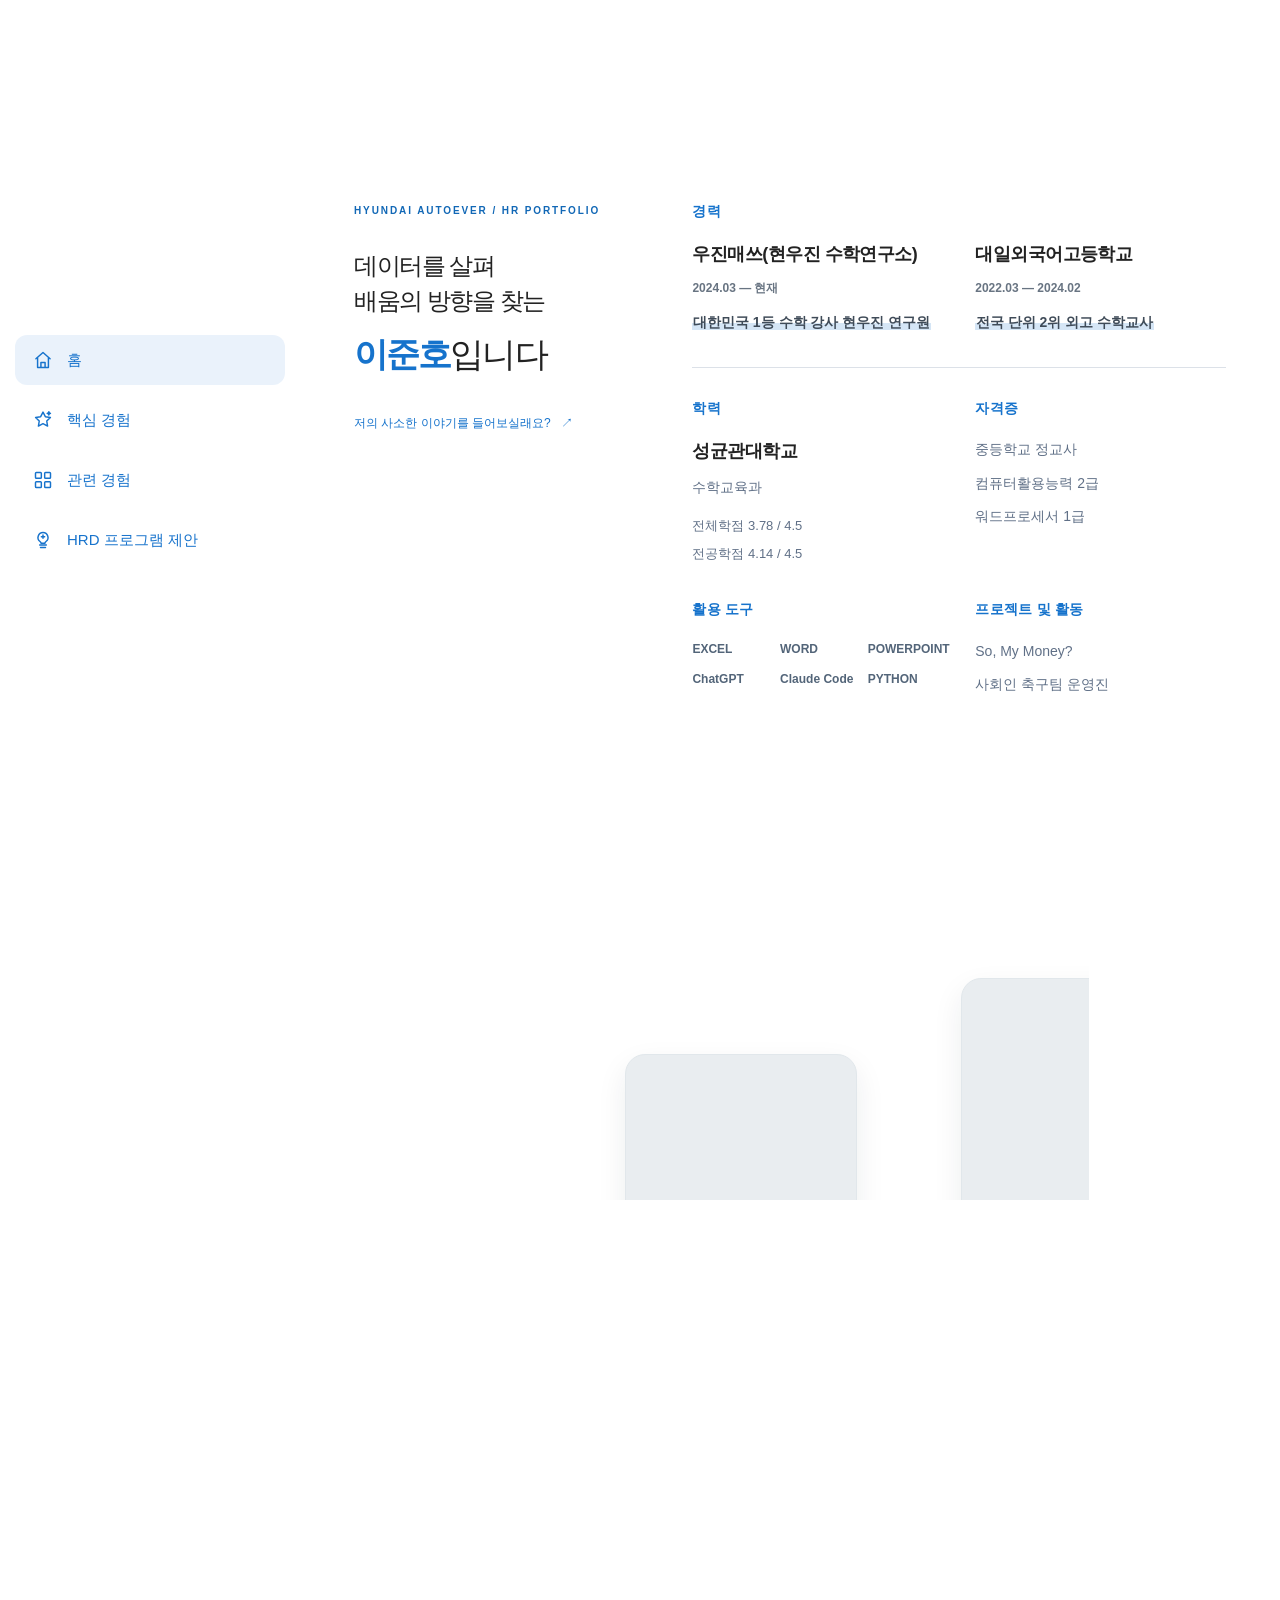
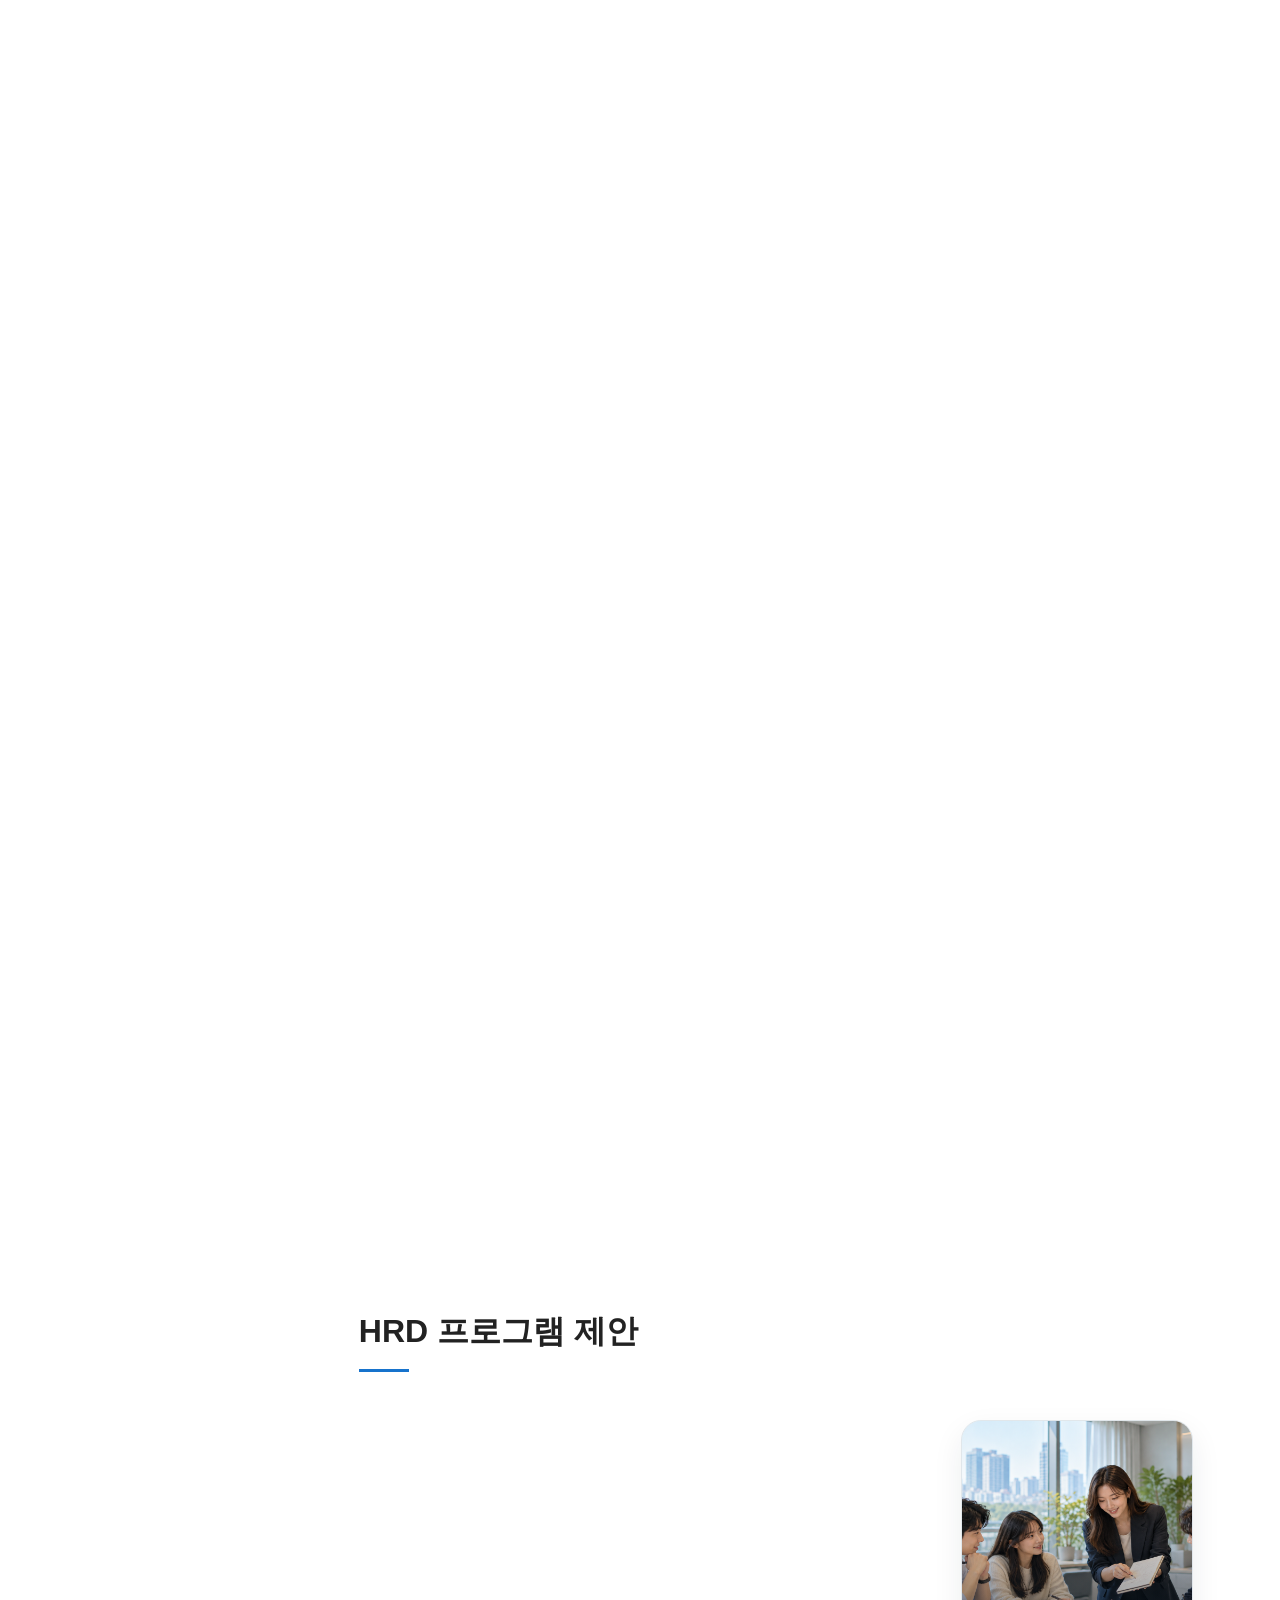
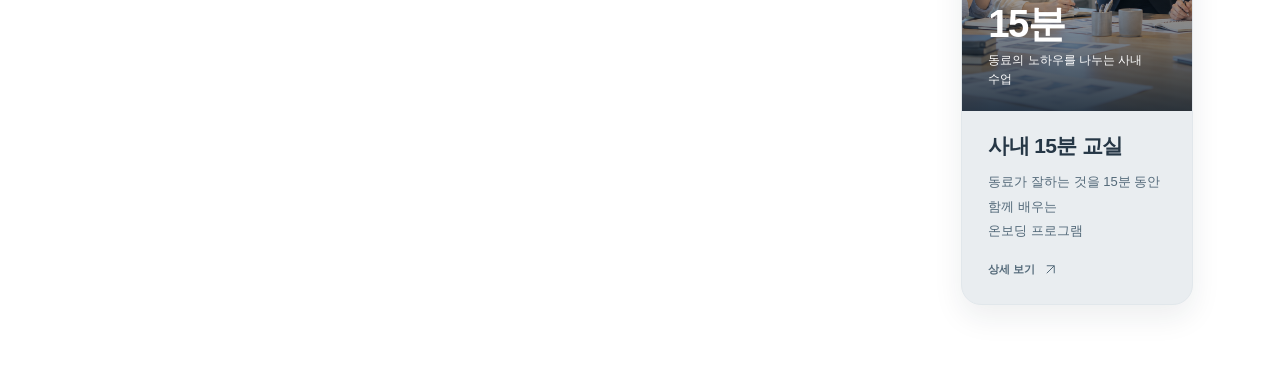
==== index.html @ 3052f7cf "Refine HRD card and modal text wrapping" ====
<!doctype html>
<html lang="ko">
<head>
<meta charset="utf-8">
<meta name="viewport" content="width=device-width,initial-scale=1">
<title>이준호 | 현대오토에버 HR Portfolio</title>
<style>
*{box-sizing:border-box} html{scroll-behavior:smooth} body{margin:0;font-family:-apple-system,BlinkMacSystemFont,"Segoe UI","Malgun Gothic",sans-serif;color:#333;background:#fff;word-break:keep-all}
:root{--green:#5C88B8;--green-dark:#173E70;--navy:#002C5F;--pale:#F1F4F8;--line:#DCE1E8;--muted:#607087}
a{color:inherit;text-decoration:none} button{font:inherit} .header{position:fixed;inset:0 auto 0 0;width:300px;background:var(--navy);color:#fff;padding:30px 15px;display:flex;flex-direction:column;z-index:20;justify-content:center}
.avatar{width:116px;height:116px;border-radius:50%;background:#1d4779;border:8px solid #315a87;display:flex;align-items:center;justify-content:center;margin:0 auto 16px;font-weight:700;font-size:38px}
.logo{text-align:center;font-size:26px;font-weight:700;margin-bottom:8px} .profile-caption{text-align:center;color:#c2d1c0;font-size:12px;line-height:1.8;margin-bottom:22px}
.navmenu a{display:flex;align-items:center;gap:12px;padding:15px 18px;color:#c6d4c0;font-size:15px;border-radius:6px} .navmenu a:hover,.navmenu a.active{color:#fff;background:rgba(255,255,255,.06)} .navmenu a.active::before{content:"";width:7px;height:7px;border-radius:50%;background:var(--green)}
.prototype-label{margin-top:auto;padding:26px 18px 4px;font-size:10px;color:#8ca6c6;letter-spacing:1px}
main{margin-left:225px} section{padding:68px 6%} .light{background:#f7f9f6} .container{max-width:1180px;margin:auto}
.hero{min-height:100vh;background:#f5f7f3;display:flex;align-items:center;position:relative} .hero-eyebrow{font-size:12px;letter-spacing:3px;color:var(--green-dark);font-weight:700;margin-bottom:24px}
.hero h1{font-size:clamp(48px,6vw,80px);margin:0;color:#222;letter-spacing:-3px} .hero-role{font-size:25px;color:#444;margin:18px 0 28px} .hero-role span{color:var(--navy);border-bottom:3px solid var(--green);padding-bottom:8px}
.hero-description{font-size:18px;line-height:1.9;color:#555;max-width:620px} .hero-actions{display:flex;gap:12px;margin-top:34px;flex-wrap:wrap}
.cta{border:1px solid var(--green);background:var(--green);color:#fff;padding:12px 20px;border-radius:5px;cursor:pointer} .cta.outline{background:transparent;color:var(--green-dark)} .hero-number{position:absolute;right:42px;bottom:34px;color:#6c7785;font-size:11px;letter-spacing:2px}
.section-title h2{font-size:32px;margin:0 0 18px;position:relative;padding-bottom:18px;color:#222} .section-title h2::after{content:"";position:absolute;left:0;bottom:0;width:50px;height:3px;background:var(--green)} .section-title p{color:var(--muted);line-height:1.8}
.about-grid{display:grid;grid-template-columns:1fr 2fr;gap:38px;align-items:stretch} .about-art{background:var(--pale);border-left:0;min-height:260px;display:flex;align-items:center;justify-content:center;text-align:center;color:var(--navy)} .about-art strong{font-size:52px;line-height:1.1} .about-art span{display:block;font-size:12px;letter-spacing:3px;margin-top:14px}
.about-content h3{font-size:25px;margin-top:0} .about-content p{line-height:1.9} .story-link{border:0;border-bottom:1px solid var(--green);background:transparent;color:var(--green-dark);padding:0 0 5px;cursor:pointer}
.profile-grid{display:grid;grid-template-columns:1fr 1fr;gap:10px 30px;margin-top:24px} .profile-item{font-size:14px} .facts-row{display:grid;grid-template-columns:repeat(4,1fr);gap:28px;margin-top:36px} .fact strong{display:block;font-size:34px;color:var(--navy)} .fact span{font-size:12px;color:var(--muted)}
.resume-grid{display:grid;grid-template-columns:1fr 1fr;gap:60px} .resume-title{font-size:26px;margin:0 0 20px} .resume-item{border-left:2px solid var(--green);padding:0 0 22px 20px;position:relative} .resume-item::before{content:"";position:absolute;width:16px;height:16px;border-radius:50%;left:-9px;top:0;background:#fff;border:2px solid var(--green)} .resume-item h4{margin:0 0 8px;color:#222;font-size:19px} .resume-item h5{display:inline-block;background:#eef3ec;padding:5px 12px;font-size:13px;margin:0 0 8px} .resume-item p,.resume-item li{font-size:14px;line-height:1.8}
.filters{display:flex;gap:8px;justify-content:center;flex-wrap:wrap;margin:26px 0 30px} .filter{border:0;background:transparent;padding:9px 15px;color:var(--muted);border-radius:4px;cursor:pointer} .filter.active{background:var(--green);color:#fff}
.portfolio-grid{display:grid;grid-template-columns:repeat(3,minmax(0,1fr));gap:22px} .case-card{border:1px solid #e2e7e0;background:#fff;padding:0;text-align:left;cursor:pointer;transition:.2s} .case-card:hover{transform:translateY(-4px);box-shadow:0 12px 30px rgba(8,40,91,.08)} .case-card[hidden]{display:none}
.case-visual{height:195px;background:#eef5eb;color:var(--navy);display:flex;align-items:center;justify-content:center;flex-direction:column} .case-visual strong{font-size:34px} .case-visual span{font-size:11px;margin-top:8px} .case-copy{padding:20px} .category{font-size:10px;letter-spacing:1px;color:var(--green-dark);margin-bottom:9px} .case-copy h3{font-size:18px;line-height:1.5;min-height:54px;margin:0 0 8px} .case-copy p{font-size:12px;color:var(--muted);line-height:1.7} .read{display:block;margin-top:16px;font-size:12px;color:var(--navy)}
.services-grid{display:grid;grid-template-columns:repeat(3,1fr);gap:28px} .service{display:flex;gap:16px} .service-icon{width:52px;height:52px;border-radius:50%;background:var(--green);color:#fff;display:flex;align-items:center;justify-content:center;font-weight:700;flex:0 0 auto} .service h4{margin:0 0 8px;font-size:19px} .service p{font-size:14px;line-height:1.8;color:var(--muted)} .skills{display:flex;gap:10px;flex-wrap:wrap;margin-top:28px} .skills span{background:var(--pale);border:1px solid #e3eadf;padding:9px 16px;font-size:13px}
.why{max-width:860px} .why h3{font-size:29px;line-height:1.6} .why p{line-height:1.9;color:var(--muted)} .choice-details{display:grid;grid-template-columns:1fr 1fr;gap:20px;margin-top:28px} .choice{background:var(--pale);padding:22px} .choice span{font-size:11px;color:var(--green-dark)} .choice strong{display:block;font-size:25px;color:var(--navy);margin:8px 0}
.footer{padding:28px;text-align:center;background:#f7f9f6;font-size:12px}
.dialog{position:fixed;inset:0;margin:auto;border:0;width:min(900px,94vw);max-height:90vh;padding:0;overflow-y:auto} .dialog::backdrop{background:rgba(8,40,91,.68);backdrop-filter:blur(3px)} .dialog-inner{padding:42px} .dialog-inner h2{font-size:30px;line-height:1.4} .dialog-inner h3{margin-top:28px} .dialog-inner p,.dialog-inner li{line-height:1.9;font-size:15px} .section-label{font-size:11px;letter-spacing:1px;color:var(--green-dark)} .detail-meta{border-top:1px solid #e5e8e3;border-bottom:1px solid #e5e8e3;padding:14px 0;font-size:12px} .detail-context{font-size:13px;color:var(--navy);margin-top:22px;line-height:1.8}
.close{position:absolute;top:18px;right:18px;border:1px solid #ddd;background:#fff;width:38px;height:38px;border-radius:50%;font-size:24px;cursor:pointer} .metric-block strong,.result-pair strong{display:block;color:var(--navy);font-size:24px;margin-top:10px} .metric-block span,.result-pair span{display:block;color:var(--muted);font-size:14px;margin-top:5px} .result-pair{display:flex;gap:35px;flex-wrap:wrap} .resource-button{margin-top:26px;background:var(--green);color:#fff;border:0;padding:12px 18px;border-radius:5px;cursor:pointer}
.ops-grid{display:grid;grid-template-columns:repeat(2,1fr);gap:16px;margin-top:24px} .ops-grid img{width:100%;border:1px solid #ddd} .story-step{margin-top:28px} .story-number{font-size:12px;color:var(--green-dark)}
@media(max-width:1100px){.header{left:-300px} main{margin-left:0} .portfolio-grid{grid-template-columns:repeat(2,1fr)}}
@media(max-width:700px){section{padding:54px 24px} .about-grid,.resume-grid,.services-grid,.choice-details{grid-template-columns:1fr} .facts-row{grid-template-columns:repeat(2,1fr)} .portfolio-grid{grid-template-columns:1fr} .hero-number{display:none} .about-art{min-height:200px}}
.activity-name-only{padding-bottom:10px!important;margin-bottom:4px!important}
.activity-name-only h4{margin-bottom:0!important;font-size:14px!important;line-height:1.8!important}
.activity-name-only::before{top:3px!important}

.detail-gallery{display:grid;grid-template-columns:1fr;gap:24px;margin:20px auto 0;justify-items:center}
.detail-gallery figure{margin:0;text-align:center;width:100%}
.detail-gallery img{display:block;width:100%;height:auto;object-fit:contain;margin:0 auto;border:1px solid #e2e7e0;background:#f5f5f5}
.detail-gallery figcaption{font-size:12px;color:var(--muted);line-height:1.6;margin-top:7px}
.project-link{display:inline-flex;margin-top:24px;padding:11px 16px;border-radius:5px;background:var(--green);color:#fff;font-size:13px;font-weight:600}
.project-link:hover{background:var(--green-dark)}
@media(max-width:700px){.detail-gallery{grid-template-columns:1fr}.detail-gallery img{height:auto}}

/* Subtle motion for the portfolio */
@keyframes hero-enter{from{opacity:0;transform:translateY(34px)}to{opacity:1;transform:translateY(0)}}
@keyframes wordmark-enter{from{opacity:0;transform:translateX(18px)}to{opacity:.98;transform:translateX(0)}}
@keyframes wordmark-float{0%,100%{translate:0 0}50%{translate:0 -12px}}
.hero-copy>*{opacity:0;animation:hero-enter .95s cubic-bezier(.2,.7,.2,1) both}
.hero-copy>:nth-child(1){animation-delay:.12s}.hero-copy>:nth-child(2){animation-delay:.24s}.hero-copy>:nth-child(3){animation-delay:.36s}.hero-copy>:nth-child(4){animation-delay:.48s}.hero-copy>:nth-child(5){animation-delay:.6s}
.hero-wordmark{animation:wordmark-enter .95s .3s ease-out both,wordmark-float 4.5s 1.25s ease-in-out infinite}
.case-card{transition:transform .28s cubic-bezier(.2,.7,.2,1),box-shadow .28s ease,border-color .28s ease}
.case-card:focus-visible{outline:3px solid var(--green);outline-offset:3px}
.case-visual.photo-case .visual-bg{transition:transform .75s cubic-bezier(.2,.7,.2,1)}
@media(hover:hover) and (pointer:fine){.case-card:hover{transform:translateY(-5px);border-color:#c6d5e4;box-shadow:0 14px 34px rgba(8,40,91,.12)}.case-card:hover .visual-bg{transform:scale(1.09)}}
.case-visual strong,.metric-block strong,.result-pair strong{font-variant-numeric:tabular-nums}
.motion-ready .case-card{transition:opacity .75s ease,transform .75s cubic-bezier(.2,.7,.2,1),box-shadow .28s ease,border-color .28s ease}
.motion-ready .case-card:not(.is-visible){opacity:0;transform:translateY(36px)}
.motion-ready .case-card.is-visible{opacity:1;transform:translateY(0);transition-delay:var(--reveal-delay,0ms)}
.motion-ready .section-reveal{opacity:0;translate:0 30px;transition:opacity .85s ease,translate .85s cubic-bezier(.2,.7,.2,1)}
.motion-ready .section-reveal.is-revealed{opacity:1;translate:0 0;transition-delay:var(--section-delay,0ms)}
@media(prefers-reduced-motion:reduce){html{scroll-behavior:auto}.hero-copy>*,.hero-wordmark{animation:none!important;opacity:1;transform:none;translate:none}.case-card,.case-visual.photo-case .visual-bg,.section-reveal{transition:none!important}.case-card,.case-card:hover{transform:none!important}.motion-ready .case-card:not(.is-visible),.motion-ready .section-reveal{opacity:1!important;transform:none!important;translate:none!important}}

.case-visual.photo-case{position:relative;overflow:hidden;background:#e8eee7}
.case-visual.photo-case .visual-bg{position:absolute;inset:0;width:100%;height:100%;object-fit:cover;filter:grayscale(.9) saturate(.45) sepia(.18) hue-rotate(170deg) brightness(.98) contrast(.92);transform:scale(1.03)}
.case-visual.photo-case::after{content:"";position:absolute;inset:0;background:linear-gradient(180deg,rgba(244,248,241,.60),rgba(230,238,244,.78))}
.case-visual.photo-case .visual-content{position:relative;z-index:1;padding:18px;text-align:center}
.case-visual.photo-case strong{font-size:34px;line-height:1;color:var(--navy);display:block}
.case-visual.photo-case span{font-size:11px;margin-top:10px;color:var(--navy);font-weight:500}
.detail-single-image{margin:22px auto 0;text-align:center}
.detail-single-image img{display:block;width:auto;max-width:86%;margin:0 auto;border:1px solid #e2e7e0;background:#f5f5f5}
.detail-single-image figcaption{font-size:12px;color:var(--muted);line-height:1.6;margin-top:8px}


.hero .container{max-width:none;width:100%;padding-left:2.5%;padding-right:5%;display:grid;grid-template-columns:minmax(0,1.15fr) minmax(320px,.85fr);align-items:center;gap:56px}
.hero-copy{max-width:700px}
.hero-logo-wrap{display:flex;align-items:center;justify-content:center;min-height:420px}
.hero-logo{width:min(420px,82%);height:auto;object-fit:contain;filter:none}
@media(max-width:1100px){.hero .container{grid-template-columns:1fr;padding-left:6%;padding-right:6%}.hero-logo-wrap{min-height:auto;margin-top:12px}.hero-logo{width:min(320px,60%)}}
@media(max-width:700px){.hero .container{padding-left:24px;padding-right:24px}.hero-logo{width:min(260px,70%)}.hero-logo-wrap{margin-top:24px}}


/* HERO brand balance */
.hero .container{display:grid;grid-template-columns:minmax(0,1.05fr) minmax(320px,.72fr);align-items:center;gap:4.5vw;max-width:1280px;width:100%;padding-left:2.8%;padding-right:4.5%}
.hero-copy{max-width:690px;transform:translateX(-10px)}
.hero-logo-wrap{display:flex;align-items:center;justify-content:flex-end;min-height:420px;padding-right:1vw}
.hero-logo{width:min(430px,92%);height:auto;object-fit:contain;display:block;filter:none;opacity:.98}
@media(max-width:1100px){
 .hero .container{grid-template-columns:1fr;padding-left:5%;padding-right:5%;gap:20px}
 .hero-copy{transform:none}
 .hero-logo-wrap{justify-content:flex-start;min-height:auto;margin-top:18px;padding-right:0}
 .hero-logo{width:min(330px,62%)}
}
@media(max-width:700px){
 .hero .container{padding-left:24px;padding-right:24px}
 .hero-logo{width:min(280px,76%)}
 .hero-logo-wrap{margin-top:20px}
}


/* V18 refinements */
.story-cta{position:relative;overflow:hidden;transition:transform .22s ease,box-shadow .22s ease,background .22s ease,color .22s ease}
.story-cta::after{content:"";position:absolute;left:-120%;top:0;width:70%;height:100%;background:linear-gradient(90deg,transparent,rgba(92,136,184,.12),transparent);transform:skewX(-18deg);transition:left .45s ease}
.story-cta:hover{transform:translateY(-3px);box-shadow:0 10px 24px rgba(0,44,95,.10);background:#fff;color:var(--navy)}
.story-cta:hover::after{left:150%}
.project-title{font-size:26px!important;margin-top:78px!important;margin-bottom:20px!important}
.why{max-width:none}
.why-layout{display:grid;grid-template-columns:minmax(0,1.55fr) minmax(300px,.75fr);gap:84px;align-items:start}
.why-copy{max-width:760px;margin-left:0}
.why h3{font-size:31px;line-height:1.48;margin:36px 0 28px;letter-spacing:-.5px}
.why p{font-size:16px;line-height:2;color:var(--muted);max-width:720px}
.employee-card-slot{min-height:380px}
@media(max-width:1100px){.project-title{margin-top:42px!important}.why-layout{grid-template-columns:1fr;gap:20px}.employee-card-slot{display:none}}


.resume-side-section{margin-top:22px}
.resume-side-section:first-of-type{margin-top:0}
.cert-list{border-left:2px solid var(--green);padding-left:20px;position:relative;margin-bottom:4px}
.cert-list::before{content:"";position:absolute;width:16px;height:16px;border-radius:50%;left:-9px;top:2px;background:#fff;border:2px solid var(--green)}
.cert-list ul{margin:0;padding-left:22px}
.cert-list li{font-size:14px;line-height:1.85}
.skills-list{display:grid;gap:11px;border-left:2px solid var(--green);padding:2px 0 4px 20px;position:relative}
.skills-list::before{content:"";position:absolute;width:16px;height:16px;border-radius:50%;left:-9px;top:2px;background:#fff;border:2px solid var(--green)}
.skill-row{display:grid;grid-template-columns:115px 1fr;align-items:center;gap:16px;max-width:430px}
.skill-name{font-size:14px;font-weight:700;letter-spacing:.2px;color:#222}
.skill-track{height:8px;background:#e6ece7;border-radius:999px;overflow:hidden}
.skill-fill{height:100%;background:linear-gradient(90deg,var(--green),#173E70);border-radius:999px}
.project-title{margin-top:24px!important;margin-bottom:14px!important}
.activity-name-only{padding-bottom:7px!important;margin-bottom:2px!important}
.activity-name-only h4{font-size:14px!important;line-height:1.55!important}
@media(max-width:700px){.skill-row{grid-template-columns:100px 1fr}.resume-side-section{margin-top:28px}}


/* V20 layout refinement */
.about-grid{grid-template-columns:minmax(0,1.45fr) minmax(300px,.55fr);gap:72px;align-items:start}
.about-copy{max-width:760px;padding-top:4px}
.about-copy p{font-size:16px;line-height:1.9;color:#4f5c6e;margin:0;letter-spacing:-.15px}
.about-copy p+p{margin-top:16px}
.about-art{background:transparent!important;border:0!important;min-height:0;display:flex;align-items:flex-start;justify-content:flex-start;text-align:left;color:var(--navy);padding:0;margin-top:-6px}
.about-art strong{font-size:54px;line-height:1.06;letter-spacing:-1.8px;text-align:left;font-weight:700}
.about-art span{display:none}

.resume-matrix{display:grid;grid-template-columns:repeat(3,minmax(0,1fr));gap:42px 46px;align-items:start}
.resume-panel{min-width:0}
.resume-panel.projects-panel{grid-column:auto}
.resume-panel .resume-title{margin-bottom:18px}
.resume-panel.compact .resume-item{padding-bottom:16px}
.cert-list{border-left:2px solid var(--green);padding:0 0 2px 20px;position:relative}
.cert-list::before{content:"";position:absolute;width:16px;height:16px;border-radius:50%;left:-9px;top:0;background:#fff;border:2px solid var(--green)}
.cert-list ul{margin:0;padding-left:18px}
.cert-list li{font-size:14px;line-height:1.9}
.skills-list{display:grid;gap:12px;border-left:2px solid var(--green);padding:0 0 2px 20px;position:relative}
.skills-list::before{content:"";position:absolute;width:16px;height:16px;border-radius:50%;left:-9px;top:0;background:#fff;border:2px solid var(--green)}
.skill-row{display:grid;grid-template-columns:130px 1fr;align-items:center;gap:18px}
.skill-name{font-size:14px;font-weight:700;color:#222}
.skill-track{height:8px;background:#e6ece5;border-radius:99px;overflow:hidden}
.skill-fill{height:100%;background:linear-gradient(90deg,var(--green),var(--green-dark));border-radius:99px}
.activity-grid{display:grid;grid-template-columns:1fr;row-gap:0}
.activity-grid .resume-item{min-height:44px}

/* portfolio visual unification: real photos stay photos, no-photo cards use a restrained brand graphic */
.case-visual:not(.photo-case){position:relative;overflow:hidden;background:linear-gradient(145deg,#edf4ee 0%,#e7eef3 100%)}
.case-visual:not(.photo-case)::before{content:"";position:absolute;inset:0;background:linear-gradient(120deg,transparent 0 42%,rgba(0,44,95,.045) 42% 44%,transparent 44% 68%,rgba(92,136,184,.05) 68% 70%,transparent 70%);pointer-events:none}
.case-visual:not(.photo-case)::after{content:"";position:absolute;width:120px;height:120px;border:1px solid rgba(0,44,95,.08);border-radius:50%;right:-32px;bottom:-42px}
.case-visual:not(.photo-case)>*{position:relative;z-index:1}
.case-visual.photo-case::after{background:linear-gradient(180deg,rgba(242,247,243,.52),rgba(225,235,242,.74))}
.case-visual.onboarding-case::after{background:linear-gradient(180deg,rgba(242,247,243,.66),rgba(225,235,242,.82))}
.case-visual.onboarding-case .visual-content{transform:none}
.case-visual.football-case{background:#e8eef3}
.case-visual.football-case .visual-bg{object-position:center 43%}

.services-grid{display:grid;grid-template-columns:repeat(3,minmax(0,1fr));gap:52px;align-items:start;margin-top:28px}
.service{display:grid;grid-template-columns:64px minmax(0,1fr);gap:18px;align-items:start}
.service-icon{width:56px;height:56px;margin-top:0}
.service h4{font-size:20px;line-height:1.3;margin:2px 0 9px;min-height:26px}
.service p{font-size:14px;line-height:1.75;margin:0;max-width:320px}

#why{scroll-margin-top:20px;min-height:calc(100vh - 169px);padding-bottom:140px}.why-layout{max-width:1180px!important;display:grid;grid-template-columns:minmax(0,790px) minmax(240px,1fr);gap:76px;align-items:start;transform:none}
.why-copy{max-width:790px;padding-top:18px}
.why-copy h3{font-size:34px;line-height:1.42;letter-spacing:-1px;margin:30px 0 24px;max-width:760px}
.why-copy p{font-size:15.5px;line-height:1.9;color:#687386;margin:0;max-width:760px}
.why-copy p+p{margin-top:24px}
.employee-card-slot{min-height:360px}

@media(max-width:800px){.resume-matrix{grid-template-columns:1fr}.resume-spacer{display:none}.activity-grid{grid-template-columns:1fr}.why-layout{transform:none;grid-template-columns:1fr}.about-grid{grid-template-columns:1fr}.about-art{margin-top:18px}}


/* V21 card consistency */
.case-visual{min-height:230px}
.case-visual:not(.photo-case){background:linear-gradient(180deg,#eef4ed 0%,#e9f0f4 100%)!important}
.case-visual:not(.photo-case)::before{content:"";position:absolute;inset:0;background:
linear-gradient(135deg,transparent 0 34%,rgba(0,44,95,.045) 34% 35%,transparent 35% 64%,rgba(92,136,184,.05) 64% 65%,transparent 65%);
pointer-events:none}
.case-visual:not(.photo-case)::after{content:"";position:absolute;width:138px;height:138px;border:1px solid rgba(0,44,95,.08);border-radius:50%;right:-38px;bottom:-52px}
.resume-spacer{min-height:1px}



/* V23 exact 2x3 resume matrix */
.resume-matrix{display:grid!important;grid-template-columns:repeat(3,minmax(0,1fr))!important;grid-template-rows:auto auto;column-gap:40px;row-gap:46px;align-items:start;width:100%}
.resume-matrix>.resume-panel:nth-child(1){grid-column:1;grid-row:1}
.resume-matrix>.resume-panel:nth-child(2){grid-column:2;grid-row:1}
.resume-matrix>.resume-panel:nth-child(3){grid-column:3;grid-row:1}
.resume-matrix>.resume-panel:nth-child(4){grid-column:1;grid-row:2}
.resume-matrix>.resume-panel:nth-child(5){grid-column:2;grid-row:2}

.resume-panel .resume-item{padding-bottom:18px;margin-bottom:14px}
.resume-panel .resume-item h4{margin-bottom:8px}
.resume-panel .resume-item h5{margin-bottom:10px}
.resume-panel .resume-item p{margin-bottom:10px}
.resume-panel .resume-item ul{margin-top:8px;margin-bottom:0}
.resume-panel .resume-item li{margin-bottom:5px}
.projects-panel .activity-grid{
  display:grid;
  grid-template-columns:1fr;
  row-gap:12px;
  border-left:2px solid var(--green);
  padding:2px 0 4px 20px;
  position:relative;
}
.projects-panel .activity-grid::before{
  content:"";
  position:absolute;
  width:16px;
  height:16px;
  border-radius:50%;
  left:-9px;
  top:2px;
  background:#fff;
  border:2px solid var(--green);
}
.projects-panel .activity-grid .resume-item{
  min-height:0!important;
  border-left:0!important;
  padding:0!important;
  margin:0!important;
}
.projects-panel .activity-grid .resume-item::before{
  display:none;
}

.id-panel{min-width:0;display:flex;flex-direction:column;align-items:flex-start}
.id-panel .resume-title{margin-bottom:16px}
.employee-id-card{width:100%;max-width:255px;aspect-ratio:0.64/1;border-radius:13px;background:#fff;border:1px solid #dce3e8;box-shadow:0 10px 28px rgba(0,44,95,.10);box-sizing:border-box;position:relative;overflow:hidden;color:#002C5F;padding:22px 20px 18px}
.employee-id-card::before{content:"";position:absolute;left:0;right:0;top:98px;height:2px;background:linear-gradient(90deg,#002C5F 0 23%,#5C88B8 23% 40%,transparent 40%)}
.employee-id-card::after{content:"HYUNDAI AUTOEVER";position:absolute;left:10px;bottom:22px;writing-mode:vertical-rl;transform:rotate(180deg);font-size:9px;letter-spacing:1.4px;color:#002C5F;font-weight:700;opacity:.78}
.employee-id-top{display:block;position:relative;z-index:1;text-align:left;padding-left:16px}
.employee-brand{font-size:15px;letter-spacing:.8px;font-weight:800;color:#002C5F;display:block;line-height:1.25}
.employee-brand::before{content:"●";color:#5C88B8;font-size:12px;margin-right:6px;vertical-align:2px}
.employee-dot{display:none}
.employee-id-subbrand{font-size:10px;color:#002C5F;margin-top:3px;letter-spacing:.2px}
.employee-photo-placeholder{width:126px;height:164px;margin:36px 18px 16px auto;border-radius:6px;background:linear-gradient(180deg,#f0f3f5,#e7ecef);border:1px dashed #b9c6d0;display:flex;align-items:center;justify-content:center;font-size:10px;letter-spacing:1.3px;color:#8a99a6;position:relative;z-index:1}
.employee-id-name{text-align:left;margin-left:38px;font-size:22px;font-weight:800;letter-spacing:-.4px;position:relative;z-index:1;color:#111}
.employee-id-role{text-align:left;margin-left:38px;font-size:11px;letter-spacing:.7px;margin-top:6px;color:#5f6d78;position:relative;z-index:1}
.employee-id-bottom{position:absolute;left:58px;right:20px;bottom:16px;border-top:1px solid #e7ecef;padding-top:9px;display:flex;justify-content:space-between;font-size:9px;color:#71808c;letter-spacing:.3px}
@media(max-width:760px){.resume-matrix{grid-template-columns:1fr!important;grid-template-rows:auto!important}.resume-matrix>.resume-panel{grid-column:auto!important;grid-row:auto!important}.employee-id-card{max-width:320px}}


/* V25 - move employee ID card to Why section */
.employee-card-slot{
  min-height:0!important;
  display:flex!important;
  align-items:flex-start;
  justify-content:center;
  padding-top:26px;
}

.why-id-card{
  position:relative;
  width:250px;
  min-height:430px;
  border:1px solid #d9e0e6;
  border-radius:14px;
  background:#fff;
  box-shadow:0 10px 30px rgba(0,44,95,.08);
  padding:28px 24px 22px;
  overflow:hidden;
}

.why-id-brand{
  display:flex;
  align-items:flex-start;
  gap:9px;
  margin-bottom:14px;
}
.why-id-symbol{
  color:#5C88B8;
  font-size:19px;
  line-height:1;
  transform:translateY(1px);
}
.why-id-company{
  color:#002C5F;
  font-size:18px;
  font-weight:800;
  letter-spacing:-.4px;
}
.why-id-company-en{
  color:#315a87;
  font-size:9px;
  margin-top:3px;
  letter-spacing:.5px;
}

.why-id-accent{
  display:flex;
  height:3px;
  margin:48px -24px 0;
}
.why-id-accent span:first-child{width:34%;background:#002C5F}
.why-id-accent span:last-child{width:26%;background:#5C88B8}

.why-id-photo{
  width:118px;
  height:160px;
  border:1px solid #d4dce3;
  background:#eef2f5;
  margin: 4px 0 22px auto;
  display:flex;
  align-items:center;
  justify-content:center;
  color:#8da0b2;
  font-size:12px;
  letter-spacing:.8px;
  overflow:hidden;
}
.why-id-photo img{
  width:100%;
  height:100%;
  display:block;
  object-fit:cover;
  object-position:center 24%;
}

.why-id-info{
  margin-left:44px;
}
.why-id-name{
  font-size:29px;
  line-height:1.15;
  font-weight:800;
  color:#111;
  letter-spacing:-1px;
}
.why-id-role{
  margin-top:8px;
  font-size:11px;
  color:#536a84;
  letter-spacing:.9px;
}

.why-id-vertical{
  position:absolute;
  left:12px;
  bottom:66px;
  writing-mode:vertical-rl;
  transform:rotate(180deg);
  color:#002C5F;
  font-size:9px;
  letter-spacing:1.7px;
  font-weight:700;
}

.why-id-footer{
  margin:38px 0 0 44px;
  padding-top:10px;
  border-top:1px solid #e1e6ea;
  display:flex;
  justify-content:space-between;
  font-size:9px;
  color:#6c7c8f;
}

@media(max-width:1100px){
  .why-layout{
    grid-template-columns:minmax(0,1fr) 250px!important;
    gap:48px!important;
  }
  .employee-card-slot{
    display:flex!important;
  }
}

@media(max-width:780px){
  .why-layout{
    grid-template-columns:1fr!important;
    transform:none!important;
  }
  .employee-card-slot{
    justify-content:flex-start;
    padding-top:12px;
  }
}


/* V26 - true 2 x 3 matrix */
.resume-matrix{
  display:grid!important;
  grid-template-columns:repeat(3,minmax(0,1fr))!important;
  grid-template-areas:
    "career education certs"
    "skills projects spacer";
  grid-template-rows:410px auto!important;
  column-gap:54px!important;
  row-gap:42px!important;
  align-items:start!important;
  width:100%!important;
}
.resume-matrix>.resume-panel:nth-child(1){grid-area:career!important}
.resume-matrix>.resume-panel:nth-child(2){grid-area:education!important}
.resume-matrix>.resume-panel:nth-child(3){grid-area:certs!important}
.resume-matrix>.resume-panel:nth-child(4){grid-area:skills!important}
.resume-matrix>.resume-panel:nth-child(5){grid-area:projects!important}

/* Career must fit inside row 1 instead of determining its height */
.resume-matrix>.resume-panel:nth-child(1) .resume-title{
  margin-bottom:14px!important;
}
.resume-matrix>.resume-panel:nth-child(1) .resume-item{
  padding:0 0 12px 18px!important;
  margin:0 0 10px!important;
}
.resume-matrix>.resume-panel:nth-child(1) .resume-item h4{
  font-size:18px!important;
  margin:0 0 5px!important;
}
.resume-matrix>.resume-panel:nth-child(1) .resume-item h5{
  font-size:12px!important;
  padding:4px 10px!important;
  margin:0 0 6px!important;
}
.resume-matrix>.resume-panel:nth-child(1) .resume-item p{
  font-size:13.5px!important;
  line-height:1.5!important;
  margin:5px 0 6px!important;
}
.resume-matrix>.resume-panel:nth-child(1) .resume-item ul{
  margin:4px 0 0!important;
  padding-left:18px!important;
}
.resume-matrix>.resume-panel:nth-child(1) .resume-item li{
  font-size:13px!important;
  line-height:1.55!important;
  margin:0 0 2px!important;
}

/* Keep the other first-row cells visually aligned */
.resume-matrix>.resume-panel:nth-child(2),
.resume-matrix>.resume-panel:nth-child(3){
  min-height:410px!important;
}

/* Row 2 starts on one exact horizontal line */
.resume-matrix>.resume-panel:nth-child(4),
.resume-matrix>.resume-panel:nth-child(5){
  align-self:start!important;
  margin-top:0!important;
}
.resume-matrix>.resume-panel:nth-child(4) .resume-title,
.resume-matrix>.resume-panel:nth-child(5) .resume-title{
  margin-top:0!important;
}

/* Desktop remains 3 columns; only genuinely narrow screens stack */
@media(max-width:760px){
  .resume-matrix{
    grid-template-columns:1fr!important;
    grid-template-areas:
      "career"
      "education"
      "certs"
      "skills"
      "projects"!important;
    grid-template-rows:auto!important;
    row-gap:34px!important;
  }
  .resume-matrix>.resume-panel:nth-child(2),
  .resume-matrix>.resume-panel:nth-child(3){
    min-height:0!important;
  }
}


/* Career profile matrix layout */
@media(min-width:801px){
  .resume-matrix{
    grid-template-columns:repeat(3,minmax(0,1fr))!important;
    grid-template-rows:auto auto!important;
    column-gap:40px!important;
    row-gap:46px!important;
    align-items:start!important;
  }
  .resume-matrix>.resume-panel:nth-child(1){
    grid-column:1!important;
    grid-row:1 / span 2!important;
  }
  .resume-matrix>.resume-panel:nth-child(2){
    grid-column:2!important;
    grid-row:1!important;
  }
  .resume-matrix>.resume-panel:nth-child(3){
    grid-column:2!important;
    grid-row:2!important;
  }
  .resume-matrix>.resume-panel:nth-child(4){
    grid-column:3!important;
    grid-row:2!important;
  }
  .resume-matrix>.resume-panel:nth-child(5){
    grid-column:3!important;
    grid-row:1!important;
  }
}

/* Single framed career profile layout */
@media(min-width:801px){
  .resume-matrix{
    grid-template-columns:repeat(3,minmax(0,1fr))!important;
    grid-template-rows:auto auto!important;
    gap:0!important;
    border:1px solid #dce6d8;
    background:#fff;
  }
  .resume-matrix>.resume-panel{
    min-width:0;
    padding:30px 28px 32px;
  }
  .resume-matrix>.resume-panel:nth-child(1){
    grid-column:1!important;
    grid-row:1 / span 2!important;
    border-right:1px solid #dce6d8;
  }
  .resume-matrix>.resume-panel:nth-child(2){
    grid-column:2!important;
    grid-row:1!important;
    border-right:1px solid #dce6d8;
    border-bottom:1px solid #dce6d8;
  }
  .resume-matrix>.resume-panel:nth-child(3){
    grid-column:2!important;
    grid-row:2!important;
    border-right:1px solid #dce6d8;
  }
  .resume-matrix>.resume-panel:nth-child(4){
    grid-column:3!important;
    grid-row:2!important;
  }
  .resume-matrix>.resume-panel:nth-child(5){
    grid-column:3!important;
    grid-row:1!important;
    border-bottom:1px solid #dce6d8;
  }
}

/* Match the reference: one invisible 3-column, 2-row frame */
@media(min-width:801px){
  .resume-matrix{
    grid-template-columns:repeat(3,minmax(0,1fr))!important;
    grid-template-rows:280px auto!important;
    gap:0!important;
    border:0!important;
    background:transparent!important;
  }
  .resume-matrix>.resume-panel{
    min-width:0;
    padding:0 28px 0 0!important;
    border:0!important;
    background:transparent!important;
  }
  .resume-matrix>.resume-panel:nth-child(1){
    grid-column:1!important;
    grid-row:1 / span 2!important;
  }
  .resume-matrix>.resume-panel:nth-child(2){
    grid-column:2!important;
    grid-row:1!important;
  }
  .resume-matrix>.resume-panel:nth-child(3){
    grid-column:2!important;
    grid-row:2!important;
  }
  .resume-matrix>.resume-panel:nth-child(4){
    grid-column:3!important;
    grid-row:2!important;
  }
  .resume-matrix>.resume-panel:nth-child(5){
    grid-column:3!important;
    grid-row:1!important;
  }
}
.hero-wordmark{font-size:clamp(42px,5vw,76px);font-weight:800;letter-spacing:-3px;line-height:1;color:var(--navy);white-space:nowrap}
.hero-wordmark span{font-weight:500;letter-spacing:-2px}
.why-id-symbol{font-size:14px!important;font-weight:800;color:#fff!important;background:var(--navy)!important;border-radius:2px!important}

/* Hyundai AutoEver navigation icons */
.navmenu a{gap:14px;padding:14px 18px;color:#bfd0e5;transition:color .2s ease,background .2s ease,transform .2s ease}
.navmenu a:hover{transform:translateX(2px)}
.navmenu a.active::before{display:none}
.nav-icon{width:20px;height:20px;flex:0 0 20px;fill:none;stroke:currentColor;stroke-width:1.75;stroke-linecap:round;stroke-linejoin:round;color:#82cfff}
.navmenu a.active .nav-icon,.navmenu a:hover .nav-icon{color:#fff}
@media(min-width:1101px){main{margin-left:300px}}

/* HR preference cards */
.choice-details{grid-template-columns:repeat(2,minmax(0,1fr));gap:20px;margin-top:32px;max-width:760px}
.choice{position:relative;min-height:154px;padding:24px 24px 22px;background:#f3f6f9;border:1px solid transparent;overflow:hidden;transition:transform .2s ease,border-color .2s ease,box-shadow .2s ease}
.choice::after{content:"";position:absolute;right:-34px;bottom:-50px;width:116px;height:116px;border:1px solid rgba(0,44,95,.08);border-radius:50%}
.choice:hover{transform:translateY(-3px);border-color:#d7e2ee;box-shadow:0 12px 28px rgba(0,44,95,.07)}
.choice span{display:block;font-size:11px;font-weight:700;letter-spacing:.2px;color:var(--green-dark)}
.choice strong{display:block;font-size:26px;line-height:1.15;color:var(--navy);margin:12px 0 13px}
.choice p{position:relative;z-index:1;margin:0!important;font-size:13px!important;line-height:1.65!important;color:#66758a!important}
@media(max-width:700px){.choice-details{grid-template-columns:1fr}.choice{min-height:140px}}

@media(hover:hover) and (pointer:fine){.motion-ready .case-card.is-visible:hover{transform:translateY(-8px)}.motion-ready .case-card:hover .visual-bg{transform:scale(1.12)}.motion-ready .case-card:hover .visual-content{transform:translateY(-5px)}}

/* Keep the onboarding metric clear of text printed on its cover image */
.case-visual.onboarding-case .visual-bg{transform:translateY(24px) scale(1.03)}
@media(hover:hover) and (pointer:fine){.case-card:hover .case-visual.onboarding-case .visual-bg{transform:translateY(24px) scale(1.09)}}

.case-card{border-radius:8px;overflow:hidden}
.case-visual.photo-case .visual-content,.case-visual:not(.photo-case) .visual-content{position:absolute;z-index:2;left:16px;right:16px;bottom:14px;padding:13px 12px;border:1px solid rgba(255,255,255,.8);border-radius:7px;background:rgba(255,255,255,.88);backdrop-filter:blur(7px);box-shadow:0 5px 18px rgba(0,44,95,.09);text-align:center;transition:transform .28s ease,background .28s ease}
.case-visual.photo-case .visual-content strong,.case-visual:not(.photo-case) .visual-content strong{font-size:30px}
.case-visual.photo-case .visual-content span,.case-visual:not(.photo-case) .visual-content span{display:block;margin-top:6px}
.case-visual.onboarding-case .visual-bg{transform:translateY(36px) scale(1.12)}
@media(hover:hover) and (pointer:fine){
 .motion-ready .case-card:hover .visual-bg{transform:scale(1.05)}
 .motion-ready .case-card:hover .case-visual.onboarding-case .visual-bg{transform:translateY(36px) scale(1.12)}
 .motion-ready .case-card:hover .visual-content{transform:translateY(-3px);background:rgba(255,255,255,.94)}
}
.dialog-inner{padding:46px clamp(24px,6vw,56px)}
.dialog-inner h2{max-width:760px;margin:12px 0 22px}
.dialog-inner h3{max-width:760px;font-size:18px;margin-top:34px;margin-bottom:12px;padding-bottom:9px;border-bottom:1px solid var(--line)}
.dialog-inner p,.dialog-inner li{max-width:760px;line-height:1.85}
.detail-context{max-width:760px;padding:16px 18px;border-left:3px solid var(--green);background:var(--pale);border-radius:0 6px 6px 0}
.story-step{max-width:760px;border-left:1px solid var(--line);padding-left:20px;margin-top:30px}
.story-step .story-number{display:inline-block;min-width:30px;padding:4px 8px;border-radius:999px;background:var(--pale);font-weight:700}
.hero-wordmark{animation:wordmark-enter .8s .2s ease-out both}
@media(max-width:700px){body::before{top:9px;right:10px;font-size:9px;padding:7px 10px}.case-visual.photo-case .visual-content,.case-visual:not(.photo-case) .visual-content{left:12px;right:12px;bottom:12px;padding:11px 9px}.dialog-inner{padding:40px 22px}.dialog-inner h2{font-size:24px}}
@media(prefers-reduced-motion:reduce){.hero-wordmark{animation:none!important;opacity:1}}

/* Prototype refinement: reveal the onboarding cover and slightly narrow metric panels */
.case-visual.photo-case .visual-content{left:22px;right:22px}
.case-visual.onboarding-case .visual-bg{transform:translateY(-30px) scale(1.12)}
@media(hover:hover) and (pointer:fine){
 .motion-ready .case-card:hover .case-visual.onboarding-case .visual-bg{transform:translateY(-30px) scale(1.12)}
}
@media(max-width:700px){.case-visual.photo-case .visual-content{left:18px;right:18px}}


/* All experience cards: fixed metric panel size and shared position */
.case-visual .visual-content{z-index:2;top:60%;bottom:auto;width:68%;max-width:320px;height:100px;transform:translate(-50%,-50%);box-sizing:border-box;display:flex;flex-direction:column;align-items:center;justify-content:center;padding:10px 12px;border:1px solid rgba(255,255,255,.88);border-radius:7px;background:rgba(255,255,255,.9);backdrop-filter:blur(7px);box-shadow:0 5px 18px rgba(0,44,95,.09);text-align:center}
.case-visual.photo-case .visual-content,.case-visual:not(.photo-case) .visual-content{position:absolute;left:50%;right:auto}
.case-visual .visual-content strong{font-size:30px;line-height:1.1}
.case-visual .visual-content span{display:block;margin-top:6px;line-height:1.35}
.case-visual.compact-metric .visual-content strong{font-size:20px;white-space:nowrap}
@media(hover:hover) and (pointer:fine){.motion-ready .case-card:hover .visual-content{transform:translate(-50%,calc(-50% - 3px))}}
@media(max-width:700px){.case-visual .visual-content{width:68%;height:96px;padding:9px 8px}.case-visual.photo-case .visual-content,.case-visual:not(.photo-case) .visual-content{left:50%;right:auto}.case-visual .visual-content strong{font-size:27px}.case-visual.compact-metric .visual-content strong{font-size:18px}}

/* Keep onboarding metric centered like every other card, and lower all panels slightly */
.case-visual .visual-content{top:66%}
.case-visual.onboarding-case .visual-content{transform:translate(-50%,-50%)}
@media(hover:hover) and (pointer:fine){.motion-ready .case-card:hover .case-visual.onboarding-case .visual-content{transform:translate(-50%,calc(-50% - 3px))}}

/* Prototype effects: metric light sweep and a softer case modal */
.case-visual .visual-content{position:absolute;overflow:hidden}
.case-visual .visual-content::after{content:"";position:absolute;z-index:0;top:-40%;bottom:-40%;left:-55%;width:34%;background:linear-gradient(105deg,transparent 0%,rgba(92,136,184,.04) 30%,rgba(92,136,184,.24) 50%,rgba(92,136,184,.04) 70%,transparent 100%);transform:skewX(-18deg);opacity:0;pointer-events:none}
.case-visual .visual-content>*{position:relative;z-index:1}
@media(hover:hover) and (pointer:fine){.case-card:hover .visual-content::after{left:125%;opacity:1;transition:left .7s cubic-bezier(.2,.7,.2,1),opacity .18s ease}}
.dialog{border-radius:18px;opacity:0;transform:translateY(14px) scale(.985);transition:opacity .26s ease,transform .26s cubic-bezier(.2,.7,.2,1),overlay .26s ease allow-discrete,display .26s ease allow-discrete}
.dialog[open]{opacity:1;transform:translateY(0) scale(1)}
.dialog::backdrop{background:rgba(8,40,91,0);backdrop-filter:blur(0);transition:background .26s ease,backdrop-filter .26s ease}
.dialog[open]::backdrop{background:rgba(8,40,91,.68);backdrop-filter:blur(3px)}
.dialog[open] .section-label,.dialog[open] h2{animation:modal-heading-in .42s cubic-bezier(.2,.7,.2,1) both}
.dialog[open] h2{animation-delay:.04s}
@keyframes modal-heading-in{from{opacity:0;transform:translateY(8px)}to{opacity:1;transform:translateY(0)}}
@starting-style{.dialog[open]{opacity:0;transform:translateY(14px) scale(.985)}.dialog[open]::backdrop{background:rgba(8,40,91,0);backdrop-filter:blur(0)}}
@media(prefers-reduced-motion:reduce){
 .case-visual .visual-content::after{display:none}
 .dialog,.dialog::backdrop{transition:none!important}
 .dialog[open] .section-label,.dialog[open] h2{animation:none!important;opacity:1;transform:none}
}

/* Career profile prototype: quiet editorial layout */
.resume-matrix{
 display:grid!important;
 grid-template-columns:minmax(0,1.28fr) minmax(280px,.72fr)!important;
 grid-template-areas:"career side"!important;
 grid-template-rows:auto!important;
 gap:42px 58px!important;
 align-items:start!important;
 border:0!important;background:transparent!important
}
.resume-matrix>.career-panel:nth-child(1){
 grid-area:career!important;grid-column:1!important;grid-row:1!important;
 min-height:0!important;padding:0 46px 0 0!important;
 border:0!important;border-right:1px solid #dce4e8!important;
 background:transparent!important
}
.resume-matrix>.resume-panel{min-width:0}
.resume-matrix .resume-title{
 font-size:23px!important;line-height:1.35!important;
 margin:0 0 22px!important;color:#222
}
.resume-matrix>.career-panel .resume-item{
 padding:0 0 25px 20px!important;margin:0 0 22px!important;
 border-left:1px solid var(--green)!important
}
.resume-matrix>.career-panel .resume-item:last-child{margin-bottom:0!important;padding-bottom:0!important}
.resume-matrix>.career-panel .resume-item::before{
 width:11px!important;height:11px!important;left:-6px!important;top:1px!important;
 border-width:1.5px!important
}
.resume-matrix>.career-panel .resume-item h4{font-size:20px!important;margin-bottom:8px!important}
.resume-matrix>.career-panel .resume-item h5{font-size:12px!important;padding:4px 9px!important}
.resume-matrix>.career-panel .resume-item p,.resume-matrix>.career-panel .resume-item li{
 font-size:14px!important;line-height:1.85!important
}
.resume-matrix>.resume-profile-side{
 grid-area:side!important;display:grid!important;grid-template-columns:1fr!important;
 gap:0!important;align-content:start!important;min-width:0
}
.resume-profile-side>.resume-panel{
 margin:0!important;padding:0 0 20px!important;
 border:0!important;border-bottom:1px solid #dce4e8!important;
 border-radius:0!important;background:transparent!important;box-shadow:none!important
}
.resume-profile-side>.resume-panel+ .resume-panel{padding-top:19px!important}
.resume-profile-side .resume-title{font-size:16px!important;margin:0 0 10px!important;color:var(--green-dark)}
.resume-profile-side .resume-item{border:0!important;padding:0!important;margin:0!important}
.resume-profile-side .resume-item::before,.resume-profile-side .cert-list::before{display:none!important}
.resume-profile-side .resume-item h4{font-size:16px!important;margin:0 0 4px!important}
.resume-profile-side .resume-item p{font-size:13px!important;margin:0 0 6px!important;color:var(--muted)}
.resume-profile-side .resume-item ul{margin:0;padding-left:17px}
.resume-profile-side .resume-item li,.resume-profile-side .cert-list li{font-size:13px!important;line-height:1.75!important}
.resume-profile-side .cert-list{border:0!important;padding:0!important;margin:0!important}
.resume-profile-side .cert-list ul{margin:0;padding-left:17px}
.skill-tags{display:flex;flex-wrap:wrap;gap:7px}
.skill-tags span{
 display:inline-flex;align-items:center;min-height:28px;padding:4px 9px;
 border:1px solid #dfe7eb;border-radius:4px;background:rgba(255,255,255,.55);
 color:#385675;font-size:10px;font-weight:700;letter-spacing:.2px
}
.resume-profile-side>.projects-panel{padding-bottom:16px!important}
.projects-panel .activity-list{margin:0;padding-left:17px}
.projects-panel .activity-list li{font-size:13px;line-height:1.75}
.projects-panel .activity-list li+li{margin-top:3px}
@media(min-width:701px) and (max-width:960px){
 .resume-matrix{grid-template-columns:minmax(0,1.12fr) minmax(245px,.88fr)!important;gap:36px 30px!important}
 .resume-matrix>.career-panel:nth-child(1){padding-right:26px!important}
}
@media(max-width:700px){
 .resume-matrix{display:flex!important;flex-direction:column!important;gap:30px!important}
 .resume-matrix>.career-panel,.resume-matrix>.resume-profile-side{width:100%!important;max-width:none!important}
 .resume-matrix>.career-panel:nth-child(1){padding:0 0 24px!important;border-right:0!important;border-bottom:1px solid #dce4e8!important}
 .resume-profile-side{display:grid!important;grid-template-columns:1fr!important}
}

/* Profile facts: balanced two-by-two grid on wide screens */
@media(min-width:1241px){
 .resume-profile-side{grid-template-columns:repeat(2,minmax(0,1fr))!important;column-gap:0!important;row-gap:0!important}
 .resume-profile-side>.education-panel{
  grid-column:1!important;grid-row:1!important;padding:0 18px 18px 0!important;
  border-right:1px solid #dce4e8!important;border-bottom:1px solid #dce4e8!important
 }
 .resume-profile-side>.certification-panel{
  grid-column:2!important;grid-row:1!important;padding:0 0 18px 18px!important;
  border-right:0!important;border-bottom:1px solid #dce4e8!important
 }
 .resume-profile-side>.skills-panel{
  grid-column:1!important;grid-row:2!important;padding:18px 18px 0 0!important;
  border-right:1px solid #dce4e8!important;border-bottom:0!important
 }
 .resume-profile-side>.projects-panel{
  grid-column:2!important;grid-row:2!important;padding:18px 0 0 18px!important;
  border-right:0!important;border-bottom:0!important
 }
 .resume-profile-side>.resume-panel+ .resume-panel{padding-top:0!important}
}
@media(max-width:1240px){
 .resume-profile-side{grid-template-columns:1fr!important}
 .resume-profile-side>.resume-panel{border-right:0!important;border-bottom:1px solid #dce4e8!important;padding:0 0 16px!important}
 .resume-profile-side>.resume-panel+ .resume-panel{padding-top:17px!important}
 .resume-profile-side>.resume-panel:last-child{border-bottom:0!important}
}
.skill-tags span{white-space:nowrap}

/* Roomier rhythm for the two-by-two profile facts */
@media(min-width:1241px){
 .resume-matrix{gap:40px 48px!important}
 .resume-profile-side{
  grid-template-columns:repeat(2,minmax(0,1fr))!important;
  grid-template-rows:repeat(2,minmax(190px,auto))!important;
  align-content:start!important
 }
 .resume-profile-side>.resume-panel{
  min-height:190px!important;margin:0!important;border:0!important;border-radius:0!important;
  background:transparent!important;box-shadow:none!important
 }
 .resume-profile-side>.education-panel{
  grid-column:1!important;grid-row:1!important;padding:24px 22px 24px 0!important;
  border-right:1px solid #dce4e8!important;border-bottom:1px solid #dce4e8!important
 }
 .resume-profile-side>.certification-panel{
  grid-column:2!important;grid-row:1!important;padding:24px 0 24px 22px!important;
  border-right:0!important;border-bottom:1px solid #dce4e8!important
 }
 .resume-profile-side>.skills-panel{
  grid-column:1!important;grid-row:2!important;padding:24px 22px 24px 0!important;
  border-right:1px solid #dce4e8!important;border-bottom:0!important
 }
 .resume-profile-side>.projects-panel{
  grid-column:2!important;grid-row:2!important;padding:24px 0 24px 22px!important;
  border-right:0!important;border-bottom:0!important
 }
 .resume-profile-side>.resume-panel+ .resume-panel{padding-top:24px!important}
 .resume-profile-side .resume-title{font-size:16px!important;margin:0 0 18px!important;letter-spacing:.01em}
 .resume-profile-side .resume-item h4{font-size:17px!important;margin:0 0 5px!important}
 .resume-profile-side .resume-item p{font-size:14px!important;margin:0 0 12px!important}
 .resume-profile-side .resume-item ul,.resume-profile-side .cert-list ul,.projects-panel .activity-list{
  display:grid;gap:6px;margin:0;padding-left:18px
 }
 .resume-profile-side .resume-item li,.resume-profile-side .cert-list li,.projects-panel .activity-list li{
  font-size:13px!important;line-height:1.8!important
 }
 .skill-tags{display:grid!important;grid-template-columns:repeat(2,minmax(0,1fr))!important;gap:9px!important}
 .skill-tags span{
  min-height:34px!important;padding:6px 8px!important;
  justify-content:center!important;font-size:11px!important;letter-spacing:0!important
 }
}
@media(max-width:1240px){
 .resume-profile-side>.resume-panel{min-height:0!important}
}

@media(min-width:1241px){
 .resume-matrix{grid-template-columns:minmax(0,1.15fr) minmax(340px,.85fr)!important;column-gap:24px!important}
 .resume-matrix>.career-panel:nth-child(1){padding-right:24px!important}
}

/* Use the section width for both the career timeline and profile grid */
@media(min-width:1241px){
 .resume-matrix{grid-template-columns:minmax(0,.8fr) minmax(0,1.2fr)!important;column-gap:36px!important}
 .resume-matrix>.career-panel:nth-child(1){padding-right:28px!important}
 .resume-profile-side{width:100%!important}
}

/* Balance the two-by-two grid by distributing content density */
@media(min-width:1241px){
 .resume-profile-side>.education-panel{
  grid-column:1!important;grid-row:1!important;
  padding:24px 22px 24px 0!important;border-right:1px solid #dce4e8!important;border-bottom:1px solid #dce4e8!important
 }
 .resume-profile-side>.skills-panel{
  grid-column:2!important;grid-row:1!important;
  padding:24px 0 24px 22px!important;border-right:0!important;border-bottom:1px solid #dce4e8!important
 }
 .resume-profile-side>.certification-panel{
  grid-column:1!important;grid-row:2!important;
  padding:24px 22px 24px 0!important;border-right:1px solid #dce4e8!important;border-bottom:0!important
 }
 .resume-profile-side>.projects-panel{
  grid-column:2!important;grid-row:2!important;
  padding:24px 0 24px 22px!important;border-right:0!important;border-bottom:0!important
 }
 .resume-profile-side>.resume-panel+ .resume-panel{padding-top:24px!important}
}

/* Reference layout: education/tools above certification/projects */
@media(min-width:1241px){
 .resume-profile-side{grid-template-areas:"education skills" "certification projects"!important;grid-template-columns:repeat(2,minmax(0,1fr))!important;grid-template-rows:repeat(2,minmax(190px,auto))!important;align-content:start!important}
 .resume-profile-side>.education-panel{grid-area:education!important}
 .resume-profile-side>.skills-panel{grid-area:skills!important}
 .resume-profile-side>.certification-panel{grid-area:certification!important}
 .resume-profile-side>.projects-panel{grid-area:projects!important}
}


/* Featured experiences: overlapping cards that pull forward on hover or focus */
.featured-experiences{background:#f7f9f6;overflow:hidden}
.featured-deck{position:relative;width:min(100%,1080px);height:490px;margin:34px auto 0;perspective:1400px}
.featured-card{position:absolute;top:0;left:calc(var(--card-index)*14%);z-index:calc(1 + var(--card-index));display:block;width:29%;height:420px;padding:0;border:1px solid rgba(0,44,95,.14);border-radius:16px;overflow:hidden;background:#fff;text-align:left;color:inherit;cursor:pointer;transform:rotate(var(--card-tilt));transform-origin:50% 85%;box-shadow:0 14px 32px rgba(10,35,65,.16);transition:transform .55s cubic-bezier(.18,.76,.25,1),box-shadow .45s ease,border-color .3s ease}
.featured-art{height:265px;position:relative;display:block;overflow:hidden;background:#14202c;color:#fff;isolation:isolate}
.featured-art::before{content:"";position:absolute;inset:-22%;z-index:-1;background:radial-gradient(ellipse at 73% 28%,rgba(117,157,192,.42),transparent 38%),linear-gradient(135deg,rgba(255,255,255,.1),transparent 56%);transition:transform .65s ease}
.featured-art::after{content:"";position:absolute;inset:0;background:linear-gradient(118deg,transparent 34%,rgba(255,255,255,.2) 49%,transparent 63%);transform:translateX(-130%);transition:transform .8s cubic-bezier(.2,.7,.2,1)}
.art-coaching{background:#1b2632}.art-coaching::before{background:radial-gradient(ellipse at 73% 28%,rgba(103,151,188,.38),transparent 40%),linear-gradient(145deg,rgba(255,255,255,.08),transparent 58%)}
.art-circle{background:#1a2b37}.art-circle::before{background:radial-gradient(ellipse at 73% 28%,rgba(132,177,144,.38),transparent 40%),linear-gradient(145deg,rgba(255,255,255,.08),transparent 58%)}
.art-improvement{background:#172936}.art-improvement::before{background:radial-gradient(ellipse at 73% 28%,rgba(90,163,155,.4),transparent 40%),linear-gradient(145deg,rgba(255,255,255,.08),transparent 58%)}
.art-retention{background:#202735}.art-retention::before{background:radial-gradient(ellipse at 73% 28%,rgba(155,142,101,.34),transparent 40%),linear-gradient(145deg,rgba(255,255,255,.08),transparent 58%)}
.art-ai{background:#172532}.art-ai::before{background:radial-gradient(ellipse at 73% 28%,rgba(65,134,160,.42),transparent 40%),linear-gradient(145deg,rgba(255,255,255,.08),transparent 58%)}
.featured-index{position:absolute;top:17px;left:17px;padding:6px 9px;border:1px solid rgba(255,255,255,.55);border-radius:999px;color:rgba(255,255,255,.92);font-size:9px;font-weight:700;letter-spacing:1.3px}
.featured-peek{position:absolute;top:58px;left:20px;color:rgba(255,255,255,.67);font-size:9px;font-weight:700;letter-spacing:2px;writing-mode:vertical-rl}
.featured-symbol{position:absolute;top:34px;right:23px;width:88px;height:88px;stroke:rgba(255,255,255,.86);stroke-width:1.5;transition:transform .45s ease,opacity .35s ease}
.featured-metric{position:absolute;left:20px;bottom:43px;font-size:clamp(27px,3vw,39px);font-weight:750;letter-spacing:-1.5px;line-height:1.05;color:#fff;font-variant-numeric:tabular-nums;white-space:nowrap}
.featured-metric-caption{position:absolute;left:21px;bottom:18px;max-width:calc(100% - 34px);font-size:10px;line-height:1.3;color:rgba(255,255,255,.76)}
.featured-copy{display:grid;gap:6px;padding:13px 16px 14px}
.featured-kicker{color:var(--green-dark);font-size:9px;letter-spacing:.45px}
.featured-copy strong{font-size:15px;line-height:1.35;color:#202a35}
.featured-copy>span:not(.featured-kicker):not(.featured-link){font-size:10px;line-height:1.5;color:var(--muted)}
.featured-link{display:flex;align-items:center;gap:6px;margin-top:1px;color:var(--navy);font-size:10px;font-weight:700}
.featured-link b{display:inline-block;transition:transform .25s ease}
.featured-card:hover,.featured-card:focus-visible{z-index:20!important;transform:translateY(-27px) translateZ(35px) scale(1.045) rotate(0deg);border-color:rgba(92,136,184,.6);box-shadow:0 28px 54px rgba(10,35,65,.3)}
.featured-card:hover .featured-art::before,.featured-card:focus-visible .featured-art::before{transform:scale(1.16)}
.featured-card:hover .featured-art::after,.featured-card:focus-visible .featured-art::after{transform:translateX(130%)}
.featured-card:hover .featured-symbol,.featured-card:focus-visible .featured-symbol{transform:translate(-4px,-3px) scale(1.08)}
.featured-card:hover .featured-link b,.featured-card:focus-visible .featured-link b{transform:translate(3px,-3px)}
.featured-card:focus-visible{outline:3px solid var(--green);outline-offset:5px}
@media(max-width:1050px){.featured-deck{height:470px}.featured-card{width:29%;height:405px;left:calc(var(--card-index)*14%)}.featured-art{height:250px}.featured-copy{padding:12px 13px}}
@media(max-width:760px){.featured-deck{height:auto;display:grid;grid-template-columns:1fr;gap:16px;perspective:none;margin-top:26px}.featured-card{position:relative;top:auto;left:auto;width:100%;height:auto;min-height:0;transform:none!important;overflow:hidden}.featured-art{height:230px}.featured-copy{padding:15px 16px 16px}.featured-copy strong{font-size:17px}.featured-copy>span:not(.featured-kicker):not(.featured-link){font-size:12px}.featured-index{font-size:10px}.featured-peek{top:58px}.featured-symbol{width:84px;height:84px}.featured-metric{font-size:36px}.featured-metric-caption{font-size:11px}.featured-link{font-size:12px}.featured-card:hover,.featured-card:focus-visible{transform:translateY(-5px)!important}}
@media(prefers-reduced-motion:reduce){.featured-card,.featured-art::before,.featured-art::after,.featured-symbol,.featured-link b{transition:none!important}.featured-card:hover,.featured-card:focus-visible{transform:none!important}}

/* Pointer-responsive card deck motion */
.featured-experiences{background:radial-gradient(ellipse at 50% 52%,#eef3f5 0%,#f7f9f6 62%);padding-top:74px;padding-bottom:78px}
.featured-deck{perspective:1600px;transform-style:preserve-3d}
.featured-card{transform-style:preserve-3d;backface-visibility:hidden;will-change:transform,filter;transition:transform .72s cubic-bezier(.16,1,.3,1),box-shadow .5s ease,border-color .35s ease,filter .45s ease}
.featured-card::before{content:"";position:absolute;inset:0;z-index:3;pointer-events:none;border-radius:inherit;background:radial-gradient(300px circle at var(--pointer-x,50%) var(--pointer-y,50%),rgba(255,255,255,.18),transparent 62%);opacity:0;transition:opacity .28s ease}
.featured-card.is-active{z-index:30!important;transform:translateY(-34px) translateZ(54px) scale(1.06) rotateX(var(--tilt-x,0deg)) rotateY(var(--tilt-y,0deg)) rotate(var(--hover-tilt,0deg));border-color:rgba(92,136,184,.82);box-shadow:0 34px 70px rgba(7,31,60,.36);filter:saturate(1.13)}
.featured-card.is-before{transform:translateX(-16px) translateZ(-12px) scale(.985) rotate(var(--card-tilt));filter:brightness(.88)}
.featured-card.is-after{transform:translateX(18px) translateZ(-12px) scale(.985) rotate(var(--card-tilt));filter:brightness(.88)}
.featured-card.is-active::before{opacity:1}
.featured-card.is-active .featured-art::before{transform:scale(1.18);background-position:var(--pointer-x,73%) var(--pointer-y,28%)}
.featured-card.is-active .featured-art::after{transform:translateX(130%)}
.featured-card.is-active .featured-symbol{transform:translate3d(-5px,-5px,22px) rotate(-4deg) scale(1.1)}
.featured-card.is-active .featured-link b{transform:translate(4px,-4px)}
.featured-card:hover,.featured-card:focus-visible{z-index:30!important;transform:translateY(-34px) translateZ(54px) scale(1.06) rotateX(var(--tilt-x,0deg)) rotateY(var(--tilt-y,0deg)) rotate(var(--hover-tilt,0deg));box-shadow:0 34px 70px rgba(7,31,60,.36)}
.featured-card:hover::before,.featured-card:focus-visible::before{opacity:1}
.featured-deck:has(.featured-card:hover) .featured-card:not(:hover){filter:brightness(.9) saturate(.88)}
.featured-deck:has(.featured-card:focus-visible) .featured-card:not(:focus-visible){filter:brightness(.9) saturate(.88)}
@media(max-width:760px){
 .featured-experiences{padding-top:58px;padding-bottom:58px}
 .featured-card,.featured-card.is-active,.featured-card.is-before,.featured-card.is-after,.featured-card:hover,.featured-card:focus-visible{transform:none!important;filter:none}
 .featured-card:hover,.featured-card:focus-visible,.featured-card.is-active{box-shadow:0 14px 30px rgba(10,35,65,.16)}
 .featured-card::before{display:none}
}
@media(prefers-reduced-motion:reduce){
 .featured-card{transition-duration:.32s!important}
 .featured-card::before,.featured-art::before,.featured-art::after,.featured-symbol,.featured-link b{transition-duration:.2s!important}
 .featured-card.is-active,.featured-card:hover,.featured-card:focus-visible{transform:translateY(-20px) translateZ(24px) scale(1.025)!important}
 .featured-card.is-before{transform:translateX(-10px) scale(.99) rotate(var(--card-tilt))!important}
 .featured-card.is-after{transform:translateX(10px) scale(.99) rotate(var(--card-tilt))!important}
}

/* Click-to-expand transition from the selected experience card into its story */
dialog.featured-morphing{padding:0;min-width:0;max-width:none;max-height:none;background:#fff}
dialog.featured-morphing::backdrop{background:rgba(8,40,91,0);backdrop-filter:blur(0);transition:background .65s ease,backdrop-filter .65s ease}
dialog.featured-morphing.featured-unfolded::backdrop{background:rgba(8,40,91,.68);backdrop-filter:blur(3px)}
dialog.featured-morphing .dialog-inner{opacity:0;transform:translateY(20px) scale(.985);transition:opacity .45s ease,transform .65s cubic-bezier(.16,1,.3,1)}
dialog.featured-morphing.featured-unfolded .dialog-inner{opacity:1;transform:translateY(0) scale(1)}
dialog.featured-morphing.featured-unfolded .dialog-inner>*{animation:featured-content-unfold .55s cubic-bezier(.16,1,.3,1) both}
dialog.featured-morphing.featured-unfolded .dialog-inner>*:nth-child(1){animation-delay:0ms}
dialog.featured-morphing.featured-unfolded .dialog-inner>*:nth-child(2){animation-delay:45ms}
dialog.featured-morphing.featured-unfolded .dialog-inner>*:nth-child(3){animation-delay:90ms}
dialog.featured-morphing.featured-unfolded .dialog-inner>*:nth-child(4){animation-delay:135ms}
dialog.featured-morphing.featured-unfolded .dialog-inner>*:nth-child(n+5){animation-delay:180ms}
@keyframes featured-content-unfold{from{opacity:0;transform:translateY(14px)}to{opacity:1;transform:translateY(0)}}
@media(prefers-reduced-motion:reduce){
 dialog.featured-morphing,dialog.featured-morphing::backdrop,dialog.featured-morphing .dialog-inner{transition-duration:.36s!important}
 dialog.featured-morphing.featured-unfolded .dialog-inner>*{animation-duration:.32s!important;animation-delay:20ms!important}
}

/* Hyundai AutoEver inspired flagship card surfaces: deep blue, white and a vivid blue glow */
.featured-card{border:0!important;border-radius:18px;background:#0a1b2d;box-shadow:0 20px 42px rgba(5,26,51,.28),0 8px 18px rgba(5,26,51,.16)}
.featured-art{background:linear-gradient(145deg,#06172a 0%,#0a2c51 56%,#0c5790 100%)}
.featured-art::before{background:radial-gradient(ellipse at 72% 26%,rgba(49,177,255,.56),transparent 39%),linear-gradient(135deg,rgba(255,255,255,.11),transparent 54%)}
.art-coaching{background:linear-gradient(145deg,#07182b 0%,#103767 65%,#145b91 100%)}
.art-coaching::before{background:radial-gradient(ellipse at 76% 25%,rgba(83,163,255,.52),transparent 40%),linear-gradient(145deg,rgba(255,255,255,.09),transparent 60%)}
.art-improvement{background:linear-gradient(145deg,#071a2b 0%,#0c3f5d 60%,#087d91 100%)}
.art-improvement::before{background:radial-gradient(ellipse at 74% 25%,rgba(39,206,222,.43),transparent 40%),linear-gradient(145deg,rgba(255,255,255,.09),transparent 58%)}
.art-retention{background:linear-gradient(145deg,#101c2b 0%,#153858 62%,#23739b 100%)}
.art-retention::before{background:radial-gradient(ellipse at 74% 25%,rgba(110,181,226,.47),transparent 40%),linear-gradient(145deg,rgba(255,255,255,.08),transparent 58%)}
.art-ai{background:linear-gradient(145deg,#061a30 0%,#073e69 56%,#0085bd 100%)}
.art-ai::before{background:radial-gradient(ellipse at 74% 25%,rgba(51,206,255,.58),transparent 42%),linear-gradient(145deg,rgba(255,255,255,.1),transparent 60%)}
.featured-copy{min-height:155px;background:linear-gradient(145deg,#0a1b2d 0%,#102a43 100%);padding:15px 18px 17px}
.featured-kicker{color:#76ceff;font-size:10px;letter-spacing:.6px}
.featured-copy strong{color:#f5f9ff;font-size:16px;line-height:1.4}
.featured-copy>span:not(.featured-kicker):not(.featured-link){color:#c3d5e7;font-size:11px;line-height:1.6}
.featured-link{color:#9cddff;font-size:11px}
.featured-index{background:rgba(3,20,37,.34);backdrop-filter:blur(7px);border-color:rgba(197,231,255,.62)}
.featured-peek{color:rgba(225,242,255,.84)}
.featured-symbol{filter:drop-shadow(0 0 12px rgba(88,197,255,.25))}
.featured-card{transition:transform .84s cubic-bezier(.18,.82,.22,1),box-shadow .58s ease,filter .5s ease}
.featured-card.is-active{box-shadow:0 34px 80px rgba(0,23,51,.48),0 0 48px rgba(34,157,230,.22)}
.featured-card.is-click-pull{z-index:40!important;transform:translateY(-58px) translateZ(110px) scale(1.12) rotateX(var(--tilt-x,0deg)) rotateY(var(--tilt-y,0deg)) rotate(var(--hover-tilt,0deg));box-shadow:0 42px 100px rgba(0,19,45,.56),0 0 64px rgba(35,166,245,.32)}
.featured-card.is-click-pull .featured-art::after{transform:translateX(130%)}
.featured-card.is-click-pull .featured-metric{transform:translateZ(20px);text-shadow:0 5px 26px rgba(60,184,255,.44)}
.featured-card.is-click-pull .featured-copy{background:linear-gradient(145deg,#0b2036,#153a5d)}
.featured-link{position:relative;width:max-content}
.featured-link::after{content:"";position:absolute;left:0;right:0;bottom:-5px;height:1px;background:#5cc4ff;transform:scaleX(0);transform-origin:left;transition:transform .36s ease}
.featured-card:hover .featured-link::after,.featured-card.is-active .featured-link::after,.featured-card:focus-visible .featured-link::after{transform:scaleX(1)}
.featured-deck:has(.featured-card:hover) .featured-card:not(:hover){filter:brightness(.78) saturate(.82)}
@media(max-width:1050px) and (min-width:761px){.featured-card.is-click-pull{transform:translateY(-42px) translateZ(70px) scale(1.08) rotate(0deg)}}
@media(max-width:760px){
 .featured-card{border:0!important;background:#0a1b2d;box-shadow:0 16px 36px rgba(5,26,51,.22)}
 .featured-card.is-click-pull{transform:none!important}
 .featured-copy{min-height:145px}
}
@media(prefers-reduced-motion:reduce){
 .featured-card{transition-duration:.42s!important}
 .featured-card.is-active,.featured-card:hover,.featured-card:focus-visible{transform:translateY(-20px) translateZ(24px) scale(1.025)!important}
 .featured-card.is-click-pull{transform:translateY(-34px) translateZ(60px) scale(1.06)!important}
 dialog.featured-morphing,dialog.featured-morphing::backdrop,dialog.featured-morphing .dialog-inner{transition-duration:.48s!important}
 dialog.featured-morphing.featured-unfolded .dialog-inner>*{animation-duration:.36s!important;animation-delay:20ms!important}
}

/* Matte slate palette: restrained, consistent surfaces without neon glow */
.featured-experiences{background:#f2f4f3}
.featured-card{background:#26394c!important;box-shadow:0 18px 38px rgba(25,39,53,.2),0 4px 12px rgba(25,39,53,.12)}
.featured-art,.featured-art.art-onboarding,.featured-art.art-coaching,.featured-art.art-improvement,.featured-art.art-circle,.featured-art.art-retention,.featured-art.art-ai{background:#3a4f63}
.featured-art.art-onboarding::before,.featured-art.art-coaching::before,.featured-art.art-improvement::before,.featured-art.art-circle::before,.featured-art.art-retention::before,.featured-art.art-ai::before{background:radial-gradient(ellipse at 76% 24%,rgba(193,174,142,.13),transparent 44%),linear-gradient(140deg,rgba(255,255,255,.055),transparent 60%)}
.featured-art::after{background:linear-gradient(118deg,transparent 34%,rgba(242,239,231,.09) 49%,transparent 63%)}
.featured-copy,.featured-card.is-click-pull .featured-copy{min-height:155px;background:#26394c!important;padding:15px 18px 17px}
.featured-kicker{color:#c3b18f}
.featured-copy strong{color:#f4f4f0}
.featured-copy>span:not(.featured-kicker):not(.featured-link){color:#c7d0d7}
.featured-link{color:#d2c2a1}
.featured-link::after{background:#c2ae87}
.featured-index{background:rgba(20,35,49,.24);backdrop-filter:none;border-color:rgba(226,231,234,.32);color:#e3e7e9}
.featured-peek{color:rgba(230,234,236,.7)}
.featured-symbol{filter:none}
.featured-card.is-active{box-shadow:0 28px 58px rgba(20,34,48,.3),0 5px 16px rgba(20,34,48,.17);filter:saturate(1.02)}
.featured-card:hover,.featured-card:focus-visible{box-shadow:0 28px 58px rgba(20,34,48,.32),0 5px 16px rgba(20,34,48,.17)}
.featured-card.is-click-pull{box-shadow:0 34px 68px rgba(18,31,45,.38),0 8px 20px rgba(18,31,45,.2)}
.featured-card.is-click-pull .featured-metric{text-shadow:none}
.featured-card::before{background:radial-gradient(300px circle at var(--pointer-x,50%) var(--pointer-y,50%),rgba(255,255,255,.075),transparent 66%)}



/* Keep stacked experience cards level and on one baseline; preserve hover/click extraction. */
@media(min-width:761px){
 .featured-card{top:0!important;transform:translateZ(0) rotate(0deg)!important}
 .featured-card.is-before,.featured-card.is-after{top:0!important;transform:translateZ(0) rotate(0deg)!important}
}

/* Featured deck: keep every card level, then visibly pull it from the stack */
@media (min-width:761px){
 .featured-card,
 .featured-card.is-before,
 .featured-card.is-after{
  transform:translateZ(0) rotate(0deg)!important;
 }
 .featured-card.is-active,
 .featured-card:hover,
 .featured-card:focus-visible{
  transform:translateY(-38px) translateZ(70px) scale(1.055) rotate(0deg)!important;
 }
 .featured-card.is-click-pull{
  transform:translateY(-116px) translateZ(150px) scale(1.12) rotate(0deg)!important;
  transition:transform .78s cubic-bezier(.16,1,.3,1),box-shadow .58s ease,filter .45s ease!important;
  animation:featured-edge-glint 1.1s ease-out both;
 }
}


@keyframes featured-edge-glint{
 0%{outline:0 solid rgba(207,190,154,0);outline-offset:0}
 32%{outline:3px solid rgba(207,190,154,.82);outline-offset:2px}
 68%{outline:2px solid rgba(207,190,154,.42);outline-offset:3px}
 100%{outline:0 solid rgba(207,190,154,0);outline-offset:5px}
}
@media(prefers-reduced-motion:reduce){
 .featured-card.is-click-pull{animation:none!important}
}

/* Keep the lifted card's edge gently shimmering while it stays selected */
@media(min-width:761px){
 .featured-card.is-active,
 .featured-card:hover,
 .featured-card:focus-visible{
  border-color:rgba(215,199,165,.9)!important;
  animation:featured-edge-pulse 1.7s ease-in-out infinite;
 }
 .featured-card.is-click-pull{
  animation:featured-edge-pulse 1.7s ease-in-out infinite,featured-edge-glint 1.1s ease-out 1;
 }
}
@keyframes featured-edge-pulse{
 0%,100%{
  border-color:rgba(200,211,218,.58);
  box-shadow:0 28px 58px rgba(20,34,48,.3),0 5px 16px rgba(20,34,48,.17),0 0 7px rgba(224,211,184,.18);
 }
 50%{
  border-color:rgba(232,218,187,1);
  box-shadow:0 28px 58px rgba(20,34,48,.3),0 5px 16px rgba(20,34,48,.17),0 0 19px rgba(224,211,184,.62);
 }
}
@media(prefers-reduced-motion:reduce){
 .featured-card.is-active,.featured-card:hover,.featured-card:focus-visible,.featured-card.is-click-pull{animation:none!important}
}


/* Make the lifted card's border highlight visibly travel around its edge */
.featured-card::after{
 content:"";
 position:absolute;
 inset:0;
 z-index:12;
 padding:2px;
 border-radius:inherit;
 pointer-events:none;
 opacity:0;
 background:conic-gradient(from 0deg,transparent 0deg 258deg,rgba(211,194,157,.28) 278deg,#f8edcf 291deg,#fff 298deg,rgba(201,183,145,.9) 308deg,transparent 326deg 360deg);
 -webkit-mask:linear-gradient(#fff 0 0) content-box,linear-gradient(#fff 0 0);
 -webkit-mask-composite:xor;
 mask:linear-gradient(#fff 0 0) content-box,linear-gradient(#fff 0 0);
 mask-composite:exclude;
}
.featured-card.is-active::after,
.featured-card:hover::after,
.featured-card:focus-visible::after,
.featured-card.is-click-pull::after{
 opacity:1;
 animation:featured-border-orbit 2.2s linear infinite;
}
@keyframes featured-border-orbit{to{transform:rotate(1turn)}}
@media(prefers-reduced-motion:reduce){
 .featured-card.is-active::after,.featured-card:hover::after,.featured-card:focus-visible::after,.featured-card.is-click-pull::after{
  opacity:1;
  animation:none!important;
  background:conic-gradient(from 0deg,transparent 0deg 258deg,rgba(211,194,157,.4) 278deg,#f8edcf 291deg,#fff 298deg,rgba(201,183,145,.95) 308deg,transparent 326deg 360deg);
 }
}


/* Featured experience cards: neutral by default, AutoEver blue on hover */
.featured-card,
.featured-card.is-active,
.featured-card.is-before,
.featured-card.is-after{
 transform:translateZ(0) rotate(0deg)!important;
 filter:none!important;
 background:#e8e9e7!important;
 border-color:rgba(42,57,72,.08)!important;
 box-shadow:0 14px 32px rgba(28,42,54,.14)!important;
 animation:none!important;
 transition:background-color .42s ease,color .42s ease,border-color .42s ease,box-shadow .42s ease,transform .42s ease!important;
}
.featured-art,
.featured-art.art-onboarding,.featured-art.art-coaching,.featured-art.art-improvement,
.featured-art.art-circle,.featured-art.art-retention,.featured-art.art-ai{
 background:#dfe3e3!important;
 color:#263746!important;
 transition:background-color .42s ease,color .42s ease!important;
}
.featured-copy,.featured-card.is-click-pull .featured-copy{
 background:#e8e9e7!important;
 transition:background-color .42s ease,color .42s ease!important;
}
.featured-kicker,.featured-link{color:#536477!important}
.featured-copy strong{color:#263746!important}
.featured-copy>span:not(.featured-kicker):not(.featured-link){color:#5e6b78!important}
.featured-index{background:rgba(38,55,70,.06)!important;border-color:rgba(38,55,70,.2)!important;color:#35485b!important}
.featured-peek{color:rgba(38,55,70,.52)!important}
.featured-card:hover,.featured-card:focus-visible,.featured-card.is-active{
 background:#1976d2!important;
 border-color:#1976d2!important;
 box-shadow:0 18px 38px rgba(25,80,135,.24)!important;
}
.featured-card:hover .featured-art,.featured-card:focus-visible .featured-art,.featured-card.is-active .featured-art{
 background:#1976d2!important;color:#fff!important;
}
.featured-card:hover .featured-copy,.featured-card:focus-visible .featured-copy,.featured-card.is-active .featured-copy,
.featured-card:hover.is-click-pull .featured-copy{
 background:#1976d2!important;
}
.featured-card:hover .featured-kicker,.featured-card:hover .featured-link,
.featured-card:focus-visible .featured-kicker,.featured-card:focus-visible .featured-link,
.featured-card.is-active .featured-kicker,.featured-card.is-active .featured-link,
.featured-card:hover .featured-copy strong,.featured-card:focus-visible .featured-copy strong,.featured-card.is-active .featured-copy strong,
.featured-card:hover .featured-copy>span:not(.featured-kicker):not(.featured-link),
.featured-card:focus-visible .featured-copy>span:not(.featured-kicker):not(.featured-link),
.featured-card.is-active .featured-copy>span:not(.featured-kicker):not(.featured-link){
 color:#fff!important;
}
.featured-card:hover .featured-index,.featured-card:focus-visible .featured-index,.featured-card.is-active .featured-index{
 color:#fff!important;border-color:rgba(255,255,255,.42)!important;background:rgba(255,255,255,.08)!important;
}
.featured-card:hover .featured-peek,.featured-card:focus-visible .featured-peek,.featured-card.is-active .featured-peek{color:rgba(255,255,255,.7)!important}
.featured-card.is-active::after,.featured-card:hover::after,.featured-card:focus-visible::after,.featured-card.is-click-pull::after{
 opacity:0!important;animation:none!important;
}
.featured-deck:has(.featured-card:hover) .featured-card:not(:hover){filter:none!important}
.featured-deck:has(.featured-card:focus-visible) .featured-card:not(:focus-visible){filter:none!important}
@media(prefers-reduced-motion:reduce){
 .featured-card,.featured-art,.featured-copy{transition:none!important}
}


/* Synchronized brand-color transition with a clear card-pull interaction */
@media(min-width:761px){
 .featured-card,.featured-card.is-before,.featured-card.is-after{
  transform:translateZ(0) rotate(0deg)!important;
 }
 .featured-card.is-active,.featured-card:hover,.featured-card:focus-visible{
  transform:translateY(-38px) translateZ(64px) scale(1.045) rotate(0deg)!important;
 }
 .featured-card.is-click-pull{
  transform:translateY(-112px) translateZ(145px) scale(1.1) rotate(0deg)!important;
  transition:transform .64s cubic-bezier(.16,1,.3,1),background-color .36s cubic-bezier(.22,.68,.2,1),box-shadow .36s ease!important;
  animation:none!important;
 }
}
.featured-card,.featured-art,.featured-copy{
 transition:background-color .36s cubic-bezier(.22,.68,.2,1),color .36s cubic-bezier(.22,.68,.2,1),border-color .36s cubic-bezier(.22,.68,.2,1),box-shadow .36s ease,transform .36s cubic-bezier(.22,.68,.2,1)!important;
 transition-delay:0s!important;
}
.featured-card,.featured-art,.featured-copy{
 background:#e9edf0!important;
}
.featured-art,.featured-art.art-onboarding,.featured-art.art-coaching,.featured-art.art-improvement,.featured-art.art-circle,.featured-art.art-retention,.featured-art.art-ai{
 background:#e9edf0!important;color:#263746!important;
}
.featured-copy,.featured-card.is-click-pull .featured-copy{background:#e9edf0!important}
.featured-card:hover,.featured-card:focus-visible,.featured-card.is-active,
.featured-card:hover .featured-art,.featured-card:focus-visible .featured-art,.featured-card.is-active .featured-art,
.featured-card:hover .featured-copy,.featured-card:focus-visible .featured-copy,.featured-card.is-active .featured-copy,
.featured-card:hover.is-click-pull .featured-copy{
 background:#173e70!important;
}
.featured-card:hover .featured-kicker,.featured-card:hover .featured-link,
.featured-card:focus-visible .featured-kicker,.featured-card:focus-visible .featured-link,
.featured-card.is-active .featured-kicker,.featured-card.is-active .featured-link,
.featured-card:hover .featured-copy strong,.featured-card:focus-visible .featured-copy strong,.featured-card.is-active .featured-copy strong,
.featured-card:hover .featured-copy>span:not(.featured-kicker):not(.featured-link),
.featured-card:focus-visible .featured-copy>span:not(.featured-kicker):not(.featured-link),
.featured-card.is-active .featured-copy>span:not(.featured-kicker):not(.featured-link){
 color:#fff!important;
 transition:color .36s cubic-bezier(.22,.68,.2,1)!important;
 transition-delay:0s!important;
}
.featured-card:hover .featured-index,.featured-card:focus-visible .featured-index,.featured-card.is-active .featured-index{
 color:#fff!important;border-color:rgba(255,255,255,.42)!important;background:rgba(255,255,255,.08)!important;
 transition:background-color .36s ease,color .36s ease,border-color .36s ease!important;transition-delay:0s!important;
}
.featured-card:hover .featured-peek,.featured-card:focus-visible .featured-peek,.featured-card.is-active .featured-peek{color:rgba(255,255,255,.7)!important;transition:color .36s ease!important;transition-delay:0s!important}
.featured-card.is-active::after,.featured-card:hover::after,.featured-card:focus-visible::after,.featured-card.is-click-pull::after{opacity:0!important;animation:none!important}
.featured-card:hover .featured-art::after,.featured-card:focus-visible .featured-art::after{transition:none!important;transform:translateX(-130%)!important}
.featured-deck:has(.featured-card:hover) .featured-card:not(:hover),
.featured-deck:has(.featured-card:focus-visible) .featured-card:not(:focus-visible){filter:none!important}
@media(max-width:760px){
 .featured-card,.featured-card.is-active,.featured-card.is-before,.featured-card.is-after,.featured-card:hover,.featured-card:focus-visible{transform:none!important}
}
@media(prefers-reduced-motion:reduce){
 .featured-card,.featured-art,.featured-copy{transition:none!important}
}


/* Remove artwork overlays that make the top panel appear to change later */
.featured-card,.featured-art,.featured-copy{
 transition-property:background-color,color,border-color,box-shadow,transform!important;
 transition-duration:.36s,.36s,.36s,.36s,.64s!important;
 transition-timing-function:cubic-bezier(.22,.68,.2,1),cubic-bezier(.22,.68,.2,1),cubic-bezier(.22,.68,.2,1),ease,cubic-bezier(.16,1,.3,1)!important;
 transition-delay:0s!important;
}
.featured-art,.featured-art.art-onboarding,.featured-art.art-coaching,.featured-art.art-improvement,
.featured-art.art-circle,.featured-art.art-retention,.featured-art.art-ai{
 background-color:#e9edf0!important;
 background-image:none!important;
}
.featured-card:hover .featured-art,.featured-card:focus-visible .featured-art,.featured-card.is-active .featured-art{
 background-color:#173e70!important;
 background-image:none!important;
}
.featured-card:hover .featured-copy,.featured-card:focus-visible .featured-copy,.featured-card.is-active .featured-copy,
.featured-card:hover.is-click-pull .featured-copy,.featured-card.is-click-pull .featured-copy{
 background-color:#173e70!important;
 background-image:none!important;
}
.featured-art::before,.featured-art::after{
 display:none!important;
 transition:none!important;
}


/* AutoEver blue and white site-wide palette */
:root{
 --brand-blue:#1773cc;
 --green:#1773cc;
 --green-dark:#1268b6;
 --navy:#1773cc;
 --pale:#f3f8fc;
 --line:#dce8f3;
}
html,body,main,main>section,.light,.hero,.featured-experiences,.footer{
 background:#fff!important;
 background-image:none!important;
}
.header{
 background:#fff!important;
 color:var(--brand-blue)!important;
 border-right:1px solid #e4edf6;
 box-shadow:4px 0 22px rgba(23,75,125,.035);
}
.header .navmenu a,
.header .navmenu a:hover,
.header .navmenu a.active{
 color:var(--brand-blue)!important;
}
.header .navmenu a:hover,
.header .navmenu a.active{
 background:rgba(23,115,204,.075)!important;
}
.header .navmenu a.active::before{
 background:var(--brand-blue)!important;
}
.header .nav-icon,
.header .navmenu a:hover .nav-icon,
.header .navmenu a.active .nav-icon{
 color:var(--brand-blue)!important;
 stroke:var(--brand-blue)!important;
}
.prototype-label{color:#6c98c4!important}
.profile-caption{color:#527ca5!important}
.featured-card:hover,.featured-card:focus-visible,.featured-card.is-active,
.featured-card:hover .featured-art,.featured-card:focus-visible .featured-art,.featured-card.is-active .featured-art,
.featured-card:hover .featured-copy,.featured-card:focus-visible .featured-copy,.featured-card.is-active .featured-copy,
.featured-card:hover.is-click-pull .featured-copy,.featured-card.is-click-pull .featured-copy{
 background-color:#1773cc!important;
}


/* Floating sidebar navigation without a visible panel edge */
.header{
 background:transparent!important;
 border:0!important;
 box-shadow:none!important;
}
.header .navmenu{
 display:flex;
 flex-direction:column;
 gap:10px;
}
.header .navmenu a{
 border:0!important;
 border-radius:12px;
 background:transparent!important;
 padding:15px 18px;
 transition:transform .28s cubic-bezier(.2,.7,.2,1),background-color .28s ease,box-shadow .28s ease!important;
}
.header .navmenu a:hover,
.header .navmenu a:focus-visible{
 background:rgba(23,115,204,.07)!important;
 box-shadow:0 9px 24px rgba(23,91,150,.10);
 transform:translateX(4px) translateY(-1px);
}
.header .navmenu a.active{
 background:rgba(23,115,204,.09)!important;
 box-shadow:none!important;
 transform:none;
}
.header .navmenu a.active::before{display:none!important}


/* Balance the brand blue with calm neutral content colors; sidebar styling stays intact */
:root{
 --brand-blue:#1773cc;
 --green:#1773cc;
 --green-dark:#1268b6;
 --navy:#263440;
 --pale:#f4f6f8;
 --line:#e1e7ec;
 --muted:#64717d;
}

.category{font-weight:700!important}

/* Experience cards: reveal category and title together on blue hover */
.case-card{
 background:#fff!important;
 border:1px solid #e1e7ec!important;
 border-radius:10px;
 overflow:hidden;
 color:#263440!important;
 transition:background-color .36s ease,color .36s ease,border-color .36s ease,box-shadow .36s ease,transform .36s cubic-bezier(.2,.7,.2,1)!important;
 transition-delay:0s!important;
}
.case-card .category,.case-card .case-copy h3{
 opacity:0;
 visibility:hidden;
 transform:translateY(5px);
 transition:opacity .28s ease,transform .28s ease,visibility 0s linear .28s,color .28s ease!important;
}
.case-card .case-copy{
 background:#fff!important;
 transition:background-color .36s ease,color .36s ease!important;
 transition-delay:0s!important;
}
.case-card .case-copy p{color:#64717d!important;transition:color .36s ease!important;transition-delay:0s!important}
.case-card:hover,.case-card:focus-visible{
 background:#1773cc!important;
 border-color:#1773cc!important;
 box-shadow:0 16px 36px rgba(23,83,143,.2)!important;
 transform:translateY(-4px)!important;
}
.case-card:hover .case-copy,.case-card:focus-visible .case-copy{background:#1773cc!important}
.case-card:hover .category,.case-card:focus-visible .category,
.case-card:hover .case-copy h3,.case-card:focus-visible .case-copy h3{
 opacity:1;visibility:visible;transform:translateY(0);
 transition:opacity .28s ease,transform .28s ease,visibility 0s,color .28s ease!important;
 transition-delay:0s!important;
 color:#fff!important;
}
.case-card:hover .case-copy p,.case-card:focus-visible .case-copy p{color:rgba(255,255,255,.88)!important}
.case-card:hover .case-visual,.case-card:focus-visible .case-visual{
 background:#1773cc!important;color:#fff!important;
}
.case-card:hover .case-visual.photo-case::after,.case-card:focus-visible .case-visual.photo-case::after{
 background:rgba(23,115,204,.86)!important;
}
.case-card:hover .case-visual strong,.case-card:hover .case-visual span,
.case-card:focus-visible .case-visual strong,.case-card:focus-visible .case-visual span{color:#fff!important}
.case-card:hover .visual-bg,.case-card:focus-visible .visual-bg{
 filter:grayscale(1) saturate(.25) brightness(.55) contrast(1.05)!important;
}
.featured-link,.read{display:none!important}
@media(max-width:760px){
 .case-card .category,.case-card .case-copy h3{
  opacity:1;visibility:visible;transform:none;
 }
 .case-card:hover,.case-card:focus-visible{transform:none!important}
}
@media(prefers-reduced-motion:reduce){
 .case-card,.case-card .category,.case-card .case-copy h3,.case-card .case-copy p{transition:none!important}
}


.case-card:hover .case-visual .visual-content,.case-card:focus-visible .case-visual .visual-content{
 background:#1773cc!important;
 border-color:transparent!important;
 box-shadow:none!important;
 backdrop-filter:none!important;
}


/* Hero wordmark: metallic embossed lettering inspired by the reference image */
.hero-logo-wrap{position:relative;isolation:isolate}
.hero-logo-wrap::before{content:"";position:absolute;z-index:-1;width:min(520px,100%);aspect-ratio:2.6/1;border-radius:50%;background:radial-gradient(ellipse,rgba(255,255,255,.98) 0%,rgba(255,255,255,.82) 42%,rgba(235,239,242,.24) 70%,transparent 100%);filter:blur(11px);pointer-events:none}
.hero-wordmark{display:flex;flex-direction:column;align-items:flex-start;gap:0;white-space:nowrap;font-size:clamp(44px,5.2vw,78px);font-weight:850;letter-spacing:-.055em;line-height:.88;color:#8b8986;background:linear-gradient(180deg,#fdfdfd 0%,#b9b8b6 19%,#777673 48%,#d0cfcc 70%,#878581 100%);background-clip:text;-webkit-background-clip:text;-webkit-text-fill-color:transparent;-webkit-text-stroke:.35px rgba(255,255,255,.72);filter:drop-shadow(0 1px 0 rgba(255,255,255,.95)) drop-shadow(0 4px 7px rgba(48,54,59,.19)) drop-shadow(0 0 14px rgba(255,255,255,.9));}
.hero-wordmark-top{font-size:.79em;font-weight:800;letter-spacing:-.045em}
.hero-wordmark-bottom{font-size:1em;font-style:italic;font-weight:850;letter-spacing:-.075em}
@media(max-width:1100px){.hero-logo-wrap::before{width:min(420px,86vw)}.hero-wordmark{font-size:clamp(48px,8vw,74px)}}
@media(max-width:700px){.hero-wordmark{font-size:clamp(46px,12vw,68px)}.hero-logo-wrap{min-height:150px}}
@media(prefers-reduced-motion:reduce){.hero-wordmark{animation:none!important;opacity:1}}


/* Keep the metric caption in the image panel visible; reveal only the card's lower summary on hover */
.case-card .case-visual .visual-content span{
 opacity:1!important;visibility:visible!important;transform:none!important;
}
.case-card .case-copy p{
 opacity:0!important;visibility:hidden!important;transform:translateY(5px);
 transition:opacity .26s ease,transform .26s ease,visibility 0s linear .26s,color .28s ease!important;
}
.case-card:hover .case-copy p,.case-card:focus-visible .case-copy p{
 opacity:1!important;visibility:visible!important;transform:translateY(0);
 transition:opacity .26s ease,transform .26s ease,visibility 0s,color .28s ease!important;transition-delay:0s!important;
 color:rgba(255,255,255,.9)!important;
}
@media(max-width:760px){
 .case-card .case-copy p{opacity:1!important;visibility:visible!important;transform:none}
}
@media(prefers-reduced-motion:reduce){.case-card .case-copy p{transition:none!important}}


/* Category and headline stay visible; only the secondary summary is hover-revealed */
.case-card .category,.case-card .case-copy h3{
 opacity:1!important;visibility:visible!important;transform:none!important;
 transition:color .28s ease!important;transition-delay:0s!important;
}
.case-card:hover .category,.case-card:focus-visible .category,
.case-card:hover .case-copy h3,.case-card:focus-visible .case-copy h3{
 opacity:1!important;visibility:visible!important;transform:none!important;
 color:#fff!important;
}


/* Stronger brushed-metal and embossed treatment based on the new logo reference */
.hero-logo-wrap::before{
 width:min(560px,108%);aspect-ratio:2.55/1;
 background:radial-gradient(ellipse,rgba(255,255,255,1) 0%,rgba(255,255,255,.96) 38%,rgba(220,226,230,.46) 69%,transparent 100%);
 filter:blur(8px)
}
.hero-wordmark{
 font-size:clamp(50px,6.25vw,92px);
 letter-spacing:-.06em;
 line-height:.86;
 background-image:repeating-linear-gradient(0deg,rgba(255,255,255,.15) 0 1px,transparent 1px 3px),linear-gradient(178deg,#fff 0%,#e6e6e3 15%,#8b8d8b 31%,#f4f4f1 42%,#686b6a 58%,#c7c8c5 74%,#858784 100%);
 background-clip:text;-webkit-background-clip:text;-webkit-text-fill-color:transparent;
 -webkit-text-stroke:.65px rgba(91,94,94,.48);
 filter:drop-shadow(0 1px 0 rgba(255,255,255,.98)) drop-shadow(0 2px 0 rgba(128,130,130,.72)) drop-shadow(0 4px 0 rgba(83,85,85,.5)) drop-shadow(0 8px 7px rgba(35,41,45,.23)) drop-shadow(0 0 16px rgba(255,255,255,.95));
}
.hero-wordmark-top{font-size:.76em;font-weight:850;letter-spacing:-.045em}
.hero-wordmark-bottom{font-size:1em;font-style:italic;font-weight:900;letter-spacing:-.075em}
@media(max-width:1100px){.hero-wordmark{font-size:clamp(52px,8.5vw,80px)}}
@media(max-width:700px){.hero-wordmark{font-size:clamp(46px,12.2vw,70px)}}


/* Use the supplied logo artwork as-is in the hero */
.hero-logo-wrap::before{display:none!important}
.hero-logo{display:block;width:min(560px,100%)!important;max-width:100%;height:auto!important;object-fit:contain;filter:none!important;opacity:1}
@media(max-width:1100px){.hero-logo{width:min(560px,100%)!important}}
@media(max-width:700px){.hero-logo{width:min(420px,100%)!important}}


/* Career profile: align the education/certification and tools/projects split to the reference */
@media(min-width:801px){
 #resume .resume-matrix>.resume-profile-side{
  display:grid!important;
  grid-template-columns:minmax(0,56%) minmax(0,44%)!important;
  grid-template-rows:repeat(2,minmax(190px,auto))!important;
  align-content:start!important;
 }
 #resume .resume-matrix>.resume-profile-side>.education-panel{
  grid-column:1!important;grid-row:1!important;
  padding:24px 22px 24px 0!important;
  border-right:1px solid #dce4e8!important;
  border-bottom:1px solid #dce4e8!important;
 }
 #resume .resume-matrix>.resume-profile-side>.skills-panel{
  grid-column:2!important;grid-row:1!important;
  padding:24px 0 24px 22px!important;
  border:0!important;border-bottom:1px solid #dce4e8!important;
 }
 #resume .resume-matrix>.resume-profile-side>.certification-panel{
  grid-column:1!important;grid-row:2!important;
  padding:24px 22px 24px 0!important;
  border:0!important;border-right:1px solid #dce4e8!important;
 }
 #resume .resume-matrix>.resume-profile-side>.projects-panel{
  grid-column:2!important;grid-row:2!important;
  padding:24px 0 24px 22px!important;border:0!important;
 }
 #resume .resume-matrix>.resume-profile-side>.resume-panel+.resume-panel{padding-top:24px!important}
}


@media(max-width:1000px){.services-grid{grid-template-columns:repeat(2,minmax(0,1fr));gap:38px 30px}}
@media(max-width:700px){.services-grid{grid-template-columns:1fr;gap:28px}}

.featured-detail{margin-top:20px}
.featured-detail .featured-lead{padding:18px 20px;border-left:3px solid var(--green);background:#f2f6fa;color:#32485e;font-size:15px;line-height:1.85}
.featured-detail-grid{display:grid;grid-template-columns:repeat(2,minmax(0,1fr));gap:0 30px;margin-top:8px}
.featured-detail-step{padding:22px 0 20px;border-bottom:1px solid #e2e8ef}
.featured-detail-step>span{font-size:10px;font-weight:700;letter-spacing:1.2px;color:var(--green-dark)}
.featured-detail-step h3{margin:8px 0 8px;font-size:17px;line-height:1.45;color:#24384d}
.featured-detail-step p{margin:0;font-size:14px;line-height:1.85;color:#596777}
.featured-detail-step p+p{margin-top:10px}
.featured-detail-step .featured-note{margin-top:12px;padding:10px 12px;background:#f7f9fb;color:#657386;font-size:12px;line-height:1.7}
@media(max-width:700px){.featured-detail-grid{grid-template-columns:1fr}.featured-detail-step{padding:18px 0}}
.metric-method{display:grid;grid-template-columns:repeat(2,minmax(0,1fr));gap:10px;margin:20px 0 30px}.metric-method>div{padding:14px 16px;background:var(--pale);border-left:3px solid var(--green)}.metric-method dt{font-size:12px;font-weight:700;color:var(--green-dark);margin-bottom:5px}.metric-method dd{margin:0;color:#384657;font-size:14px;line-height:1.65}@media(max-width:640px){.metric-method{grid-template-columns:1fr}}.choice:first-child{background:#f5f9fd;border:1px solid #d8e4f1;box-shadow:0 4px 14px rgba(23,62,112,.045)}.choice:first-child::after{display:none}.choice:first-child>span{font-weight:800;color:var(--green-dark)}.choice:first-child>strong{color:var(--green-dark)}#about .about-grid{display:block;max-width:900px;margin:0}
#about .about-copy{max-width:none;padding-top:0}
#about .about-copy p+p{margin-top:28px}
@media(max-width:640px){#about .about-copy p+p{margin-top:20px}}

/* Major experience gallery: show source photos and use custom graphics where no photo exists */
#portfolio .case-visual.photo-case{background:#edf1f4!important}
#portfolio .case-visual.photo-case .visual-bg{filter:saturate(.92) contrast(1.02)!important;transform:scale(1.01)}
#portfolio .case-visual.photo-case::after{background:linear-gradient(0deg,rgba(19,43,66,.10),transparent 46%)!important}
#portfolio .case-card:hover .case-visual.photo-case::after,#portfolio .case-card:focus-visible .case-visual.photo-case::after{background:rgba(23,115,204,.26)!important}
#portfolio .case-card:hover .visual-bg,#portfolio .case-card:focus-visible .visual-bg{filter:saturate(.9) brightness(.88) contrast(1.03)!important}
#portfolio .case-visual .visual-content{display:none!important}
#portfolio .case-graphic{position:relative;overflow:hidden;background:radial-gradient(circle at 72% 28%,rgba(23,115,204,.09),transparent 25%),linear-gradient(135deg,#f4f7f9,#e9eff4)!important;color:#263440}
#portfolio .case-graphic::before,#portfolio .case-graphic::after{content:"";position:absolute;border:1px solid rgba(23,115,204,.13);border-radius:50%;pointer-events:none}
#portfolio .case-graphic::before{width:150px;height:150px;right:-35px;top:-82px}
#portfolio .case-graphic::after{width:90px;height:90px;left:-56px;bottom:-49px}
#portfolio .case-graphic svg{position:relative;z-index:1;width:168px;height:118px;overflow:visible}
#portfolio .case-graphic svg path,#portfolio .case-graphic svg rect,#portfolio .case-graphic svg circle{vector-effect:non-scaling-stroke;stroke:#7890a5;stroke-width:1.7;fill:none;stroke-linecap:round;stroke-linejoin:round}
#portfolio .case-graphic svg .g-blue{stroke:#1773cc;stroke-width:2.5}
#portfolio .case-graphic svg .g-dot{fill:#1773cc;stroke:#fff;stroke-width:2}
#portfolio .case-graphic svg .g-pale{stroke:#b8c8d5;stroke-width:2}
#portfolio .case-graphic svg .g-light{stroke:#c8d4de;stroke-dasharray:2 5}
#portfolio .case-card:hover .case-graphic,#portfolio .case-card:focus-visible .case-graphic{background:radial-gradient(circle at 72% 28%,rgba(255,255,255,.14),transparent 26%),linear-gradient(135deg,#1773cc,#1268b6)!important}
#portfolio .case-card:hover .case-graphic svg path,#portfolio .case-card:hover .case-graphic svg rect,#portfolio .case-card:hover .case-graphic svg circle,#portfolio .case-card:focus-visible .case-graphic svg path,#portfolio .case-card:focus-visible .case-graphic svg rect,#portfolio .case-card:focus-visible .case-graphic svg circle{stroke:rgba(255,255,255,.76)}
#portfolio .case-card:hover .case-graphic svg .g-blue,#portfolio .case-card:focus-visible .case-graphic svg .g-blue{stroke:#fff}
#portfolio .case-card:hover .case-graphic svg .g-dot,#portfolio .case-card:focus-visible .case-graphic svg .g-dot{fill:#fff;stroke:rgba(255,255,255,.5)}
#portfolio .case-card:hover .case-graphic svg .g-pale,#portfolio .case-card:focus-visible .case-graphic svg .g-pale{stroke:rgba(255,255,255,.52)}
#portfolio .case-card:hover .case-graphic svg .g-light,#portfolio .case-card:focus-visible .case-graphic svg .g-light{stroke:rgba(255,255,255,.42)}

/* Fine-tune crops to keep the focal content visible in the landscape card window */
#portfolio button[onclick="openCase('quality')"] .visual-bg{object-position:center 44%}
#portfolio button[onclick="openCase('onboard')"] .visual-bg{object-position:center 48%}
#portfolio button[onclick="openCase('circle')"] .visual-bg{object-position:center 49%}
#portfolio button[onclick="openCase('counsel')"] .visual-bg{object-position:center 30%}
#portfolio button[onclick="openCase('brief')"] .visual-bg{object-position:center 42%}
#portfolio button[onclick="openCase('retention')"] .visual-bg{object-position:center 46%}
#portfolio button[onclick="openCase('money')"] .visual-bg{object-position:center 38%}
#portfolio button[onclick="openCase('football')"] .visual-bg{object-position:center 48%}

/* Home profile layout: identity first, career record immediately below */
.hero.hero-home{
  min-height:0!important;
  display:block!important;
  padding:68px 6% 70px!important;
  background:#fff!important;
}
.hero.hero-home>.container{
  display:block!important;
  width:100%!important;
  max-width:1180px!important;
  padding:0!important;
}
.hero-home-top{
  display:grid;
  grid-template-columns:minmax(0,1fr) 280px;
  align-items:start;
  gap:64px;
  min-height:390px;
}
.hero-home .hero-copy{
  max-width:760px!important;
  transform:none!important;
  padding-top:26px;
}
.hero-home .hero-eyebrow{margin-bottom:22px}
.hero-home .hero-actions{margin-top:30px}
.hero-home-top>.employee-card-slot{
  display:flex!important;
  min-height:0!important;
  justify-content:center;
  transform:translateY(-24px);
}
.hero-home .why-id-card{width:250px;min-height:430px}
.home-profile{
  margin-top:28px;
  padding-top:28px;
  border-top:1px solid #e1e7ec;
  scroll-margin-top:24px;
}
.home-profile .section-title h2{font-size:24px;margin-bottom:26px}
.home-profile .resume-matrix{
  display:grid!important;
  grid-template-columns:minmax(0,1.3fr) minmax(0,1fr)!important;
  grid-template-rows:auto!important;
  grid-template-areas:none!important;
  gap:36px!important;
  border:0!important;
  background:transparent!important;
  align-items:start!important;
}
.home-profile .resume-matrix>.career-panel{
  grid-column:1!important;grid-row:1!important;
  padding:0 36px 0 0!important;
  border:0!important;border-right:1px solid #dce4e8!important;
}
#resume.home-profile .resume-matrix>.resume-profile-side{
  grid-column:2!important;grid-row:1!important;
  display:grid!important;
  grid-template-columns:repeat(2,minmax(0,1fr))!important;
  grid-template-rows:auto auto!important;
  gap:28px 24px!important;
  align-content:start!important;
}
#resume.home-profile .resume-matrix>.resume-profile-side>.education-panel{grid-column:1!important;grid-row:1!important}
#resume.home-profile .resume-matrix>.resume-profile-side>.certification-panel{grid-column:2!important;grid-row:1!important}
#resume.home-profile .resume-matrix>.resume-profile-side>.skills-panel{grid-column:1!important;grid-row:2!important}
#resume.home-profile .resume-matrix>.resume-profile-side>.projects-panel{grid-column:2!important;grid-row:2!important}
#resume.home-profile .resume-profile-side>.resume-panel{
  min-width:0!important;margin:0!important;padding:0 0 18px!important;
  border:0!important;border-bottom:1px solid #e1e7ec!important;
  background:transparent!important;box-shadow:none!important
}
#resume.home-profile .resume-profile-side .resume-title{font-size:15px!important;margin:0 0 12px!important}
#resume.home-profile .resume-profile-side .resume-item{padding:0!important;border:0!important}
#resume.home-profile .resume-profile-side .resume-item::before,
#resume.home-profile .resume-profile-side .cert-list::before{display:none!important}
#resume.home-profile .resume-profile-side .cert-list{border:0!important;padding:0!important}
#resume.home-profile .resume-profile-side .cert-list ul{padding-left:18px}
#resume.home-profile .resume-profile-side .skill-tags{display:flex;flex-wrap:wrap;gap:7px}
#resume.home-profile .resume-profile-side .skill-tags span{
  padding:6px 9px;border:1px solid #dce4e8;border-radius:3px;
  color:#42566a;background:#f7f9fb;font-size:10px;letter-spacing:.2px
}
#resume.home-profile .resume-profile-side .activity-list{margin:0;padding-left:18px}
#why .why-layout{grid-template-columns:minmax(0,1fr)!important;max-width:940px!important;gap:0!important}
#why .why-copy{max-width:850px!important}
@media(max-width:900px){
 .hero.hero-home{padding:56px 5% 60px!important}
 .hero-home-top{grid-template-columns:minmax(0,1fr) 230px;gap:36px;min-height:340px}
 .hero-home .why-id-card{transform:scale(.9);transform-origin:top center}
 .home-profile .resume-matrix{grid-template-columns:minmax(0,1.1fr) minmax(0,1fr)!important;gap:28px!important}
 .home-profile .resume-matrix>.career-panel{padding-right:24px!important}
 #resume.home-profile .resume-matrix>.resume-profile-side{gap:22px 16px!important}
}
@media(max-width:700px){
 .hero.hero-home{padding:44px 24px 50px!important}
 .hero-home-top{grid-template-columns:1fr;gap:28px;min-height:0}
 .hero-home .hero-copy{padding-top:0}
 .hero-home-top>.employee-card-slot{justify-content:flex-start;transform:none;margin-top:0}
 .hero-home .why-id-card{transform:scale(.92);transform-origin:top left;margin-bottom:-34px}
 .home-profile{margin-top:30px;padding-top:24px}
 .home-profile .resume-matrix{grid-template-columns:1fr!important;gap:28px!important}
 .home-profile .resume-matrix>.career-panel{grid-column:1!important;grid-row:1!important;padding:0 0 24px!important;border-right:0!important;border-bottom:1px solid #dce4e8!important}
 #resume.home-profile .resume-matrix>.resume-profile-side{grid-column:1!important;grid-row:2!important;grid-template-columns:1fr 1fr!important}
}
@media(max-width:420px){
 #resume.home-profile .resume-matrix>.resume-profile-side{grid-template-columns:1fr!important}
 #resume.home-profile .resume-matrix>.resume-profile-side>.education-panel,
 #resume.home-profile .resume-matrix>.resume-profile-side>.certification-panel,
 #resume.home-profile .resume-matrix>.resume-profile-side>.skills-panel,
 #resume.home-profile .resume-matrix>.resume-profile-side>.projects-panel{grid-column:1!important;grid-row:auto!important}
}


/* Keep the portrait as a photo; remove the former ID-card presentation */
.hero-home-top{grid-template-columns:minmax(0,1fr) 280px;min-height:300px;align-items:center}
.hero-portrait{display:flex;align-items:center;justify-content:flex-end;min-height:260px;transform:translateY(-42px)}
.hero-portrait img{display:block;width:205px;height:250px;object-fit:cover;object-position:center 24%;border:0;border-radius:0;box-shadow:none;background:transparent}
.hero-home .why-id-card,.hero-home .why-id-brand,.hero-home .why-id-accent,
.hero-home .why-id-info,.hero-home .why-id-vertical,.hero-home .why-id-footer{display:none!important}
@media(max-width:900px){
 .hero-home-top{grid-template-columns:minmax(0,1fr) 230px;min-height:280px}
 .hero-portrait{transform:translateY(-28px)}
 .hero-portrait img{width:185px;height:225px}
}
@media(max-width:700px){
 .hero-home-top{grid-template-columns:1fr;min-height:0}
 .hero-portrait{justify-content:flex-start;min-height:0;transform:none;margin-top:0}
 .hero-portrait img{width:165px;height:202px}
}


/* Integrated home and profile: editorial three-column resume layout */
.hero.hero-home{
  min-height:100vh!important;
  display:flex!important;
  align-items:center!important;
  padding:58px 5.5%!important;
  background:#fff!important;
}
.hero.hero-home>.container{
  width:100%!important;
  max-width:1180px!important;
  padding:0!important;
  display:block!important;
}
.home-profile-layout{
  display:grid;
  grid-template-columns:minmax(235px,.84fr) minmax(310px,1.08fr) minmax(250px,.9fr);
  gap:0 34px;
  align-items:start;
}
.home-profile-layout>.hero-copy{
  grid-column:1;
  grid-row:1;
  max-width:none!important;
  padding:10px 20px 0 0;
  transform:none!important;
}
.home-profile-layout .hero-eyebrow{font-size:10px;letter-spacing:2px;margin-bottom:24px}
.home-profile-layout .hero-copy h1{font-size:clamp(46px,5.2vw,72px);line-height:1.15;letter-spacing:-2.8px}
.home-profile-layout .hero-actions{margin-top:26px}
.home-profile-layout>.career-panel{
  grid-column:2;grid-row:1;
  min-width:0;
  padding:2px 0 0 28px!important;
  border:0!important;
  border-left:1px solid #cfd3d5!important;
}
.home-profile-layout>.career-panel .resume-title,
.home-profile-layout>.resume-profile-side .resume-title{
  margin:0 0 16px!important;
  color:#1673cc!important;
  font-size:13px!important;
  font-weight:700;
  letter-spacing:.5px;
}
.home-profile-layout>.career-panel .resume-item{
  padding:15px 0 17px!important;
  margin:0!important;
  border:0!important;
  border-top:1px solid #d8d8d8!important;
}
.home-profile-layout>.career-panel .resume-item::before{display:none!important}
.home-profile-layout>.career-panel .resume-item h4{font-size:16px!important;margin:0 0 5px!important}
.home-profile-layout>.career-panel .resume-item h5{font-size:11px!important;margin:0 0 7px!important;background:transparent!important;padding:0!important;color:#69717a}
.home-profile-layout>.career-panel .resume-item p{font-size:13px!important;margin:0 0 6px!important}
.home-profile-layout>.career-panel .resume-item ul{margin:4px 0 0!important;padding-left:17px!important}
.home-profile-layout>.career-panel .resume-item li{font-size:12px!important;line-height:1.65!important;color:#57616b}
.home-profile-layout>.resume-profile-side{
  grid-column:3;grid-row:1;
  display:grid!important;
  grid-template-columns:1fr!important;
  grid-template-rows:auto!important;
  align-content:start!important;
  gap:0!important;
  min-width:0;
  padding:2px 0 0 26px!important;
  border:0!important;
  border-left:1px solid #cfd3d5!important;
}
.home-profile-layout>.resume-profile-side>.resume-panel{
  grid-column:1!important;grid-row:auto!important;
  min-width:0!important;
  margin:0!important;
  padding:0 0 14px!important;
  border:0!important;
  border-bottom:1px solid #d8d8d8!important;
  background:transparent!important;
  box-shadow:none!important;
}
.home-profile-layout>.resume-profile-side>.resume-panel+.resume-panel{padding-top:14px!important}
.home-profile-layout>.resume-profile-side .resume-item{padding:0!important;border:0!important}
.home-profile-layout>.resume-profile-side .resume-item::before,
.home-profile-layout>.resume-profile-side .cert-list::before{display:none!important}
.home-profile-layout>.resume-profile-side .resume-item h4{font-size:14px!important;margin:0 0 4px!important}
.home-profile-layout>.resume-profile-side .resume-item p,
.home-profile-layout>.resume-profile-side .resume-item li,
.home-profile-layout>.resume-profile-side .cert-list li,
.home-profile-layout>.resume-profile-side .activity-list li{
  font-size:12px!important;line-height:1.7!important;color:#56616b
}
.home-profile-layout>.resume-profile-side .resume-item ul,
.home-profile-layout>.resume-profile-side .cert-list ul,
.home-profile-layout>.resume-profile-side .activity-list{margin:4px 0 0!important;padding-left:16px!important}
.home-profile-layout>.resume-profile-side .cert-list{border:0!important;padding:0!important}
.home-profile-layout>.resume-profile-side .skill-tags{display:flex;flex-wrap:wrap;gap:6px}
.home-profile-layout>.resume-profile-side .skill-tags span{
  padding:4px 7px;border:1px solid #dce3e8;border-radius:2px;
  background:#f8fafb;color:#4b5d6c;font-size:10px
}
@media(max-width:1100px){
 .hero.hero-home{min-height:0!important;padding:70px 6%!important}
 .home-profile-layout{grid-template-columns:minmax(220px,.8fr) minmax(270px,1.1fr) minmax(230px,.9fr);gap:0 22px}
 .home-profile-layout>.career-panel{padding-left:18px!important}
 .home-profile-layout>.resume-profile-side{padding-left:18px!important}
}
@media(max-width:820px){
 .home-profile-layout{grid-template-columns:repeat(2,minmax(0,1fr));gap:30px 24px}
 .home-profile-layout>.hero-copy{grid-column:1/-1;grid-row:1;padding:0 0 24px;border-bottom:1px solid #d8d8d8}
 .home-profile-layout>.career-panel{grid-column:1;grid-row:2}
 .home-profile-layout>.resume-profile-side{grid-column:2;grid-row:2}
}
@media(max-width:600px){
 .hero.hero-home{padding:46px 24px 54px!important}
 .home-profile-layout{grid-template-columns:1fr;gap:26px}
 .home-profile-layout>.hero-copy{grid-column:1;grid-row:1}
 .home-profile-layout>.career-panel{grid-column:1;grid-row:2;padding:0!important;border:0!important;border-top:1px solid #cfd3d5!important}
 .home-profile-layout>.resume-profile-side{grid-column:1;grid-row:3;padding:0!important;border:0!important;border-top:1px solid #cfd3d5!important}
}



/* Home overview: identity and a compact two-column career record. */
.home-overview{display:grid;grid-template-columns:minmax(0,.35fr) minmax(0,.65fr);gap:clamp(36px,4vw,64px);align-items:start}
.hero-home .home-overview>.hero-copy{min-width:0;max-width:none!important;padding:0!important;transform:none!important;container-type:inline-size}
.home-overview .hero-eyebrow{font-size:10px;font-weight:700;line-height:1.6;letter-spacing:1.9px;margin:0 0 30px}
.home-overview .hero-copy h1.hero-statement{display:block;margin:0;font-size:32px;font-weight:500;line-height:1.45;letter-spacing:-.045em}
.home-overview .hero-statement-copy{display:block;color:#222;font-size:clamp(20px,8.2cqi,34px);font-weight:500;line-height:1.5}
.home-overview .hero-statement-copy>span{display:block;white-space:nowrap}
.home-overview .hero-statement-name{display:block;margin-top:12px;color:#222;font-size:clamp(30px,12cqi,48px);font-weight:400;line-height:1.3;letter-spacing:-.055em;white-space:nowrap}
.home-overview .hero-statement-name .hero-name{color:#1673cc;font-weight:750}
.hero-home .home-overview .hero-actions{margin-top:32px}
.home-story-link{display:inline-flex;align-items:center;gap:10px;border:0;border-radius:0;padding:4px 0;background:transparent;color:#1673cc;font-size:clamp(12px,4cqi,14px);line-height:1.8;text-align:left;cursor:pointer}
.home-story-link>span[aria-hidden]{flex:0 0 auto;transition:transform .2s ease}
.home-story-link:hover>span[aria-hidden]{transform:translate(2px,-2px)}
.home-story-link:hover>span:first-child{text-decoration:underline;text-underline-offset:5px}
.home-story-link:focus-visible{outline:2px solid #1673cc;outline-offset:5px}
.home-details{min-width:0}
.home-info-title{margin:0 0 20px;color:#1673cc;font-size:14px;font-weight:700;line-height:1.25;letter-spacing:.02em}
.home-career{padding-bottom:32px;margin-bottom:32px;border-bottom:1px solid #dce1e8}
.home-career-grid,.home-facts-grid{display:grid;grid-template-columns:repeat(2,minmax(0,1fr));column-gap:32px;align-items:start}
.home-facts-grid{row-gap:36px}
.home-entry{min-width:0}
.home-entry h4{margin:0 0 9px;color:#222;font-size:18px;font-weight:700;line-height:1.6;letter-spacing:-.03em}
.home-entry p{margin:0;color:#607087;font-size:14px;line-height:1.8}
.home-entry .home-date{margin:0 0 10px;font-size:12px;font-weight:600;color:#687482}
.home-entry .home-role{color:#3f4b58;font-size:14px;line-height:1.8}
.home-text-list{list-style:none;margin:0;padding:0;display:grid;gap:8px;color:#607087;font-size:14px;line-height:1.8}
.home-grades{margin-top:14px;gap:4px;font-size:13px}
.home-tool-list{list-style:none;margin:0;padding:0;display:grid;grid-template-columns:repeat(3,minmax(0,1fr));gap:9px 12px;color:#536579;font-size:12px;font-weight:550;line-height:1.8}
@media(max-width:1250px) and (min-width:1101px){.home-career-grid,.home-facts-grid{column-gap:22px}.home-entry h4{font-size:14px}.home-entry .home-role,.home-text-list{font-size:12px}.home-tool-list{grid-template-columns:repeat(2,minmax(0,1fr))}}
@media(max-width:1000px){.home-overview{grid-template-columns:1fr;gap:46px}.hero-home .home-overview>.hero-copy{max-width:480px!important}.home-career-grid,.home-facts-grid{column-gap:36px}}
@media(max-width:560px){.home-career-grid,.home-facts-grid{grid-template-columns:1fr;gap:26px}.home-overview{gap:42px}.home-career{padding-bottom:26px;margin-bottom:26px}.home-info-title{margin-bottom:14px}.home-tool-list{max-width:330px}.home-facts-grid{row-gap:30px}}
@media(prefers-reduced-motion:reduce){.home-story-link>span[aria-hidden]{transition:none}}

/* Four core experiences in staggered columns, without overlap. */
#featured-experiences{background:#fff;overflow:visible;padding-top:78px;padding-bottom:88px}
#featured-experiences .stagger-layout{display:grid;grid-template-columns:190px minmax(0,1fr);gap:48px;align-items:start;max-width:1180px}
#featured-experiences .stagger-heading h2{font-size:34px;white-space:nowrap;margin:0}
#featured-experiences .stagger-grid{display:grid;grid-template-columns:repeat(2,minmax(0,1fr));gap:48px 48px;padding-bottom:76px}
#featured-experiences .stagger-card{position:relative;display:flex;flex-direction:column;top:0;min-width:0;min-height:485px;padding:0;border:1px solid #e1e7eb;border-radius:20px;overflow:hidden;background:#e9edf0;color:#263746;text-align:left;cursor:pointer;box-shadow:0 12px 30px rgba(28,42,54,.08);transition:background-color 260ms ease,color 260ms ease,box-shadow 260ms ease;appearance:none}
#featured-experiences .stagger-card:nth-child(odd){top:76px}
#featured-experiences .stagger-art{position:relative;display:block;height:290px;flex:none}
#featured-experiences .stagger-index{position:absolute;top:22px;left:24px;padding:7px 11px;border:1px solid #b9c5ce;border-radius:999px;font-size:10px;font-weight:650;letter-spacing:1.2px}
#featured-experiences .stagger-peek{position:absolute;top:77px;left:28px;writing-mode:vertical-rl;font-size:10px;font-weight:600;letter-spacing:2.6px;color:#718391}
#featured-experiences .stagger-symbol{position:absolute;top:68px;right:26px;width:77px;height:77px;stroke:#98abba;stroke-width:1.5}
#featured-experiences .stagger-highlight{position:absolute;bottom:47px;left:26px;right:26px;display:block;font-size:clamp(34px,3vw,46px);font-weight:750;letter-spacing:-1.6px;line-height:1.2;color:#1673cc;white-space:nowrap}
#featured-experiences .stagger-caption{position:absolute;bottom:22px;left:27px;right:24px;font-size:12px;line-height:1.5;color:#536979}
#featured-experiences .stagger-prompt .stagger-highlight{font-size:clamp(30px,2.7vw,39px);letter-spacing:-1px;line-height:1.25;bottom:50px}
#featured-experiences .stagger-copy{display:flex;flex:1;flex-direction:column;gap:14px;padding:19px 26px 26px}
#featured-experiences .stagger-kicker{font-size:12px;line-height:1.5;color:#536979}
#featured-experiences .stagger-copy>strong{font-size:21px;line-height:1.5;letter-spacing:-.65px;font-weight:650}
#featured-experiences .stagger-description{font-size:13px;line-height:1.9;color:#536979}
#featured-experiences .stagger-link{display:flex;align-items:center;gap:8px;font-size:11px;font-weight:600;margin-top:auto;padding-top:8px;color:#536979}
#featured-experiences .stagger-card:focus-visible{outline:3px solid #1673cc;outline-offset:5px}
#featured-experiences .stagger-card:hover{background:#1773cc;color:#fff;box-shadow:0 16px 36px rgba(25,80,135,.18)}
#featured-experiences .stagger-card:hover .stagger-highlight{color:#fff}
#featured-experiences .stagger-card:hover :is(.stagger-caption,.stagger-kicker,.stagger-description,.stagger-link){color:#fff}
#featured-experiences .stagger-card:hover .stagger-peek{color:#d3e5f6}
#featured-experiences .stagger-card:hover .stagger-symbol{stroke:#d3e5f6}
#featured-experiences .stagger-card:hover .stagger-index{border-color:#9fc5eb}
@media(max-width:1200px){#featured-experiences .stagger-layout{grid-template-columns:150px minmax(0,1fr);gap:30px}#featured-experiences .stagger-grid{gap:38px 28px}#featured-experiences .stagger-copy{padding-left:22px;padding-right:22px}#featured-experiences .stagger-copy>strong{font-size:19px}#featured-experiences .stagger-caption{font-size:11px}#featured-experiences .stagger-highlight{left:23px;right:23px;font-size:35px}#featured-experiences .stagger-prompt .stagger-highlight{font-size:32px}}
@media(max-width:1050px){#featured-experiences .stagger-layout{grid-template-columns:1fr;gap:30px}#featured-experiences .stagger-grid{gap:38px 32px}}
@media(max-width:620px){#featured-experiences{padding-top:52px;padding-bottom:52px}#featured-experiences .stagger-heading h2{font-size:29px}#featured-experiences .stagger-grid{grid-template-columns:1fr;gap:24px;padding-bottom:0}#featured-experiences .stagger-card:nth-child(odd){top:0}#featured-experiences .stagger-card{min-height:460px}#featured-experiences .stagger-art{height:255px}#featured-experiences .stagger-copy>strong{font-size:21px}#featured-experiences .stagger-highlight{font-size:43px}#featured-experiences .stagger-prompt .stagger-highlight{font-size:36px}}
@media(prefers-reduced-motion:reduce){#featured-experiences .stagger-card{transition:none}}

#featured-experiences .stagger-prompt .stagger-peek{writing-mode:horizontal-tb;top:72px;left:27px;letter-spacing:2px}


/* Narrow each core card by 1.5cm while retaining its column center. */
#featured-experiences .stagger-card{width:calc(100% - 1.5cm);justify-self:center}

#featured-experiences .stagger-card{container-type:inline-size}
@container(max-width:300px){
 #featured-experiences .stagger-highlight{bottom:68px;font-size:min(35px,16cqw)}
 #featured-experiences .stagger-prompt .stagger-highlight{bottom:72px;font-size:32px}
}


/* Core experience imagery comes from the matching major experience card. */
#featured-experiences .stagger-art{overflow:hidden}
#featured-experiences .stagger-media{position:absolute;inset:0;display:block;opacity:1;pointer-events:none;transition:opacity 240ms ease}
#featured-experiences .stagger-photo{display:block;width:100%;height:100%;object-fit:cover;filter:saturate(.92) contrast(1.02)}
#featured-experiences .stagger-card[onclick*="'onboard'"] .stagger-photo{object-position:center 48%}
#featured-experiences .stagger-card[onclick*="'quality'"] .stagger-photo{object-position:center 44%}
#featured-experiences .stagger-card[onclick*="'circle'"] .stagger-photo{object-position:center 49%}
#featured-experiences .stagger-art:has(.stagger-image)::after{content:"";position:absolute;inset:0;pointer-events:none;background:linear-gradient(180deg,transparent 25%,rgba(9,26,43,.12) 42%,rgba(9,26,43,.84) 100%);opacity:1;transition:opacity 240ms ease}
#featured-experiences .stagger-art:has(.stagger-image) :is(.stagger-highlight,.stagger-caption){z-index:1;color:#fff}
#featured-experiences .stagger-highlight,#featured-experiences .stagger-caption{transition:color 240ms ease}
#featured-experiences .stagger-graphic{background:radial-gradient(circle at 72% 28%,rgba(23,115,204,.09),transparent 25%),linear-gradient(135deg,#f4f7f9,#e9eff4)}
#featured-experiences .stagger-graphic>svg{display:block;position:absolute;top:18px;left:50%;translate:-50% 0;width:168px;height:112px}
#featured-experiences .stagger-graphic svg :is(path,rect,circle){vector-effect:non-scaling-stroke;stroke:#7890a5;stroke-width:1.7;fill:none;stroke-linecap:round;stroke-linejoin:round}
#featured-experiences .stagger-graphic svg .g-blue{stroke:#1773cc;stroke-width:2.5}
#featured-experiences .stagger-graphic svg .g-dot{fill:#1773cc;stroke:#fff;stroke-width:2}
#featured-experiences .stagger-card:hover .stagger-media,#featured-experiences .stagger-card:hover .stagger-art::after{opacity:0}
#featured-experiences .stagger-card:hover :is(.stagger-highlight,.stagger-caption){color:#fff}
@media(prefers-reduced-motion:reduce){#featured-experiences .stagger-media,#featured-experiences .stagger-art::after,#featured-experiences .stagger-highlight,#featured-experiences .stagger-caption{transition:none}}

@container(max-width:300px){#featured-experiences .stagger-graphic>svg{top:8px;width:132px;height:88px}}


/* Major experiences: title-only rows opening the existing detail dialog. */
#portfolio .major-layout{display:grid;grid-template-columns:220px minmax(0,1fr);gap:64px;align-items:start}
#portfolio .section-title{margin:0}
#portfolio .major-content{min-width:0;padding-bottom:2cm}
#portfolio .experience-list{border-top:1px solid #dce2e8}
#portfolio .experience-row{appearance:none;display:flex;align-items:center;justify-content:space-between;gap:28px;width:100%;min-height:calc(94px - .5cm);margin:0;padding:calc(26px - .25cm) 4px;border:0;border-bottom:1px solid #dce2e8;border-radius:0;background:transparent;color:#263440;text-align:left;font:inherit;cursor:pointer;transition:color .18s ease}
#portfolio .experience-row[hidden]{display:none}
#portfolio .experience-title{min-width:0;font-size:20px;font-weight:500;line-height:1.65;word-break:keep-all;overflow-wrap:anywhere}
#portfolio .experience-arrow{flex:none;font-size:26px;font-weight:400;line-height:1;color:#6d7b89;transition:color .18s ease}
#portfolio .experience-row:hover,#portfolio .experience-row:focus-visible{color:#1673cc}
#portfolio .experience-row:hover .experience-arrow,#portfolio .experience-row:focus-visible .experience-arrow{color:#1673cc}
#portfolio .experience-row:focus-visible{outline:2px solid #1673cc;outline-offset:-2px}
@media(max-width:1050px){#portfolio .major-layout{grid-template-columns:1fr;gap:28px}}
@media(max-width:620px){#portfolio .experience-row{min-height:calc(82px - .5cm);padding:calc(22px - .25cm) 0;gap:18px}#portfolio .experience-title{font-size:17px}#portfolio .experience-arrow{font-size:23px}}
@media(prefers-reduced-motion:reduce){#portfolio .experience-row,#portfolio .experience-arrow{transition:none}}


/* Compact core details: a brief context, actions and experience-specific evidence. */
.core-summary h3{margin-top:26px;margin-bottom:10px}
.core-summary ul{margin:10px 0 0;padding-left:22px}
.core-summary li{margin:7px 0;font-size:15px;line-height:1.75;color:#384b5e;word-break:keep-all;overflow-wrap:anywhere}
.core-summary .core-summary-note{margin:12px 0 0;font-size:12px;line-height:1.75;color:#657386;word-break:keep-all;overflow-wrap:anywhere}
.core-summary .result-pair{flex-wrap:wrap;gap:20px 32px}
@media(max-width:620px){.core-summary li{font-size:14px}.core-summary .result-pair{gap:18px 24px}.core-summary .result-pair strong{font-size:25px}}

.ops-grid img:only-child{grid-column:1 / -1}

/* Experience dates keep the list concise while showing its timeline. */
.experience-row .experience-title{flex:1;min-width:0}
.experience-year{flex-shrink:0;font-size:15px;font-weight:400;color:#657386;font-variant-numeric:tabular-nums;white-space:nowrap}
@media(max-width:620px){
.experience-row{display:grid;grid-template-columns:minmax(0,1fr) auto;column-gap:16px;row-gap:4px}
.experience-row .experience-title{grid-column:1;grid-row:1}
.experience-year{grid-column:1;grid-row:2;font-size:12px}
.experience-arrow{grid-column:2;grid-row:1 / 3}
}


#featured-experiences .stagger-diagram{box-sizing:border-box;padding:0 24px;background:#edf2f7}
#featured-experiences .stagger-diagram .stagger-photo{object-fit:contain;object-position:center;filter:none}

.home-role .role-highlight{font-weight:700;background:linear-gradient(transparent 57%,rgba(22,115,204,.18) 57%);padding:0 .04em}
</style>



<link rel="stylesheet" href="/assets/css/hrd-proposal.css">
</head>
<body>
<header class="header">
  <nav class="navmenu" id="navmenu">
    <a href="#hero" class="active"><svg class="nav-icon" viewBox="0 0 24 24" aria-hidden="true"><path d="M3.5 10.5 12 3l8.5 7.5"/><path d="M5.5 9.5V21h13V9.5M9.5 21v-6h5v6"/></svg><span>홈</span></a>
    
    
    <a href="#featured-experiences"><svg class="nav-icon" viewBox="0 0 24 24" aria-hidden="true"><path d="M12 2.5 14.8 8l6.1.9-4.4 4.3 1 6.1-5.5-2.9-5.5 2.9 1-6.1-4.4-4.3L9.2 8z"/><path d="m19 2 .6 1.4L21 4l-1.4.6L19 6l-.6-1.4L17 4l1.4-.6z"/></svg><span>핵심 경험</span></a>
    <a href="#portfolio"><svg class="nav-icon" viewBox="0 0 24 24" aria-hidden="true"><rect x="3" y="3" width="7" height="7" rx="1"/><rect x="14" y="3" width="7" height="7" rx="1"/><rect x="3" y="14" width="7" height="7" rx="1"/><rect x="14" y="14" width="7" height="7" rx="1"/></svg><span>관련 경험</span></a>
    <a href="#hrd-proposal"><svg class="nav-icon" viewBox="0 0 24 24" aria-hidden="true"><path d="M8 18h8M9 21h6M12 3a6 6 0 0 0-3.6 10.8c.8.6 1.3 1.4 1.4 2.2h4.4c.1-.8.6-1.6 1.4-2.2A6 6 0 0 0 12 3Z"/><path d="M12 6v4m-2-2h4"/></svg><span>HRD 프로그램 제안</span></a>
    
    
  </nav>
  
</header>

<main>
<section id="hero" class="hero hero-home">
<div class="container">
  <div class="home-overview">
    <div class="hero-copy">
      <div class="hero-eyebrow">HYUNDAI AUTOEVER / HR PORTFOLIO</div>
      <h1 class="hero-statement"><span class="hero-statement-copy"><span>데이터를 살펴</span> <span>배움의 방향을 찾는</span></span> <span class="hero-statement-name"><span class="hero-name">이준호</span>입니다</span></h1>
      <div class="hero-actions"><button type="button" class="home-story-link" onclick="openCase('story')"><span>저의 사소한 이야기를 들어보실래요?</span><span aria-hidden="true">↗</span></button></div>
    </div>
    <div class="home-details">
      <div class="home-info-section home-career">
        <h3 class="home-info-title">경력</h3>
        <div class="home-career-grid">
          <div class="home-entry"><h4>우진매쓰(현우진 수학연구소)</h4><p class="home-date">2024.03 — 현재</p><p class="home-role"><span class="role-highlight">대한민국 1등 수학 강사 현우진 연구원</span></p></div>
          <div class="home-entry"><h4>대일외국어고등학교</h4><p class="home-date">2022.03 — 2024.02</p><p class="home-role"><span class="role-highlight">전국 단위 2위 외고 수학교사</span></p></div>
        </div>
      </div>
      <div class="home-facts-grid">
        <div class="home-info-section">
          <h3 class="home-info-title">학력</h3>
          <div class="home-entry"><h4>성균관대학교</h4><p>수학교육과</p><ul class="home-text-list home-grades"><li>전체학점 3.78 / 4.5</li><li>전공학점 4.14 / 4.5</li></ul></div>
        </div>
        <div class="home-info-section">
          <h3 class="home-info-title">자격증</h3>
          <ul class="home-text-list"><li>중등학교 정교사</li><li>컴퓨터활용능력 2급</li><li>워드프로세서 1급</li></ul>
        </div>
        <div class="home-info-section">
          <h3 class="home-info-title">활용 도구</h3>
          <ul class="home-tool-list"><li>EXCEL</li><li>WORD</li><li>POWERPOINT</li><li>ChatGPT</li><li>Claude Code</li><li>PYTHON</li></ul>
        </div>
        <div class="home-info-section">
          <h3 class="home-info-title">프로젝트 및 활동</h3>
          <ul class="home-text-list"><li>So, My Money?</li><li>사회인 축구팀 운영진</li></ul>
        </div>
      </div>
    </div>
  </div>
</div>
</section>








<section id="featured-experiences" class="featured-experiences">
<div class="container stagger-layout">
<div class="section-title stagger-heading"><h2>핵심 경험</h2></div>
<div class="stagger-grid" aria-label="핵심 경험 4가지"><button type="button" class="stagger-card" onclick="openCase('onboard','featured')" aria-label="온보딩 설계와 과정 개선 상세 보기">
<span class="stagger-art"><span class="stagger-media stagger-image"><img class="stagger-photo" loading="lazy" decoding="async" src="assets/onboarding-guide-cover.png" alt="현우진 수학 연구실 QA 조교 업무 가이드"></span><span class="stagger-highlight">100명+</span><span class="stagger-caption">신규 조교 온보딩 및 직무교육</span></span>
<span class="stagger-copy"><strong>온보딩 설계와 과정 개선</strong><span class="stagger-description">조직 안내부터 답변 실습, 후속 피드백과 다음 교육 개선까지</span><span class="stagger-link">상세 보기 <span aria-hidden="true">↗</span></span></span>
</button>
<button type="button" class="stagger-card" onclick="openCase('quality','featured')" aria-label="데이터 기반 학습 진단과 코칭 상세 보기">
<span class="stagger-art"><span class="stagger-media stagger-image"><img class="stagger-photo" loading="lazy" decoding="async" src="assets/learning-diagnosis-july.svg" alt="개인별 성과 편차 진단 화면"></span><span class="stagger-highlight">40 → 60건</span><span class="stagger-caption">검토 대상 24명의 평균 답변량 변화</span></span>
<span class="stagger-copy"><strong>데이터 기반 학습 진단과 코칭</strong><span class="stagger-description">성과 지표와 면담으로 어려움을 찾고, 개인에 맞는 코칭 진행</span><span class="stagger-link">상세 보기 <span aria-hidden="true">↗</span></span></span>
</button>
<button type="button" class="stagger-card" onclick="openCase('circle','featured')" aria-label="학급자치서클 설계와 진행 상세 보기">
<span class="stagger-art"><span class="stagger-media stagger-image"><img class="stagger-photo" loading="lazy" decoding="async" src="assets/f74539dd5d920fe2ea15a9e02162e502f08dfa07.png" alt="학급자치서클 운영 활동 사진"></span><span class="stagger-highlight">월 1회</span><span class="stagger-caption">정기적인 학급 대화의 장 운영</span></span>
<span class="stagger-copy"><strong>학급자치서클 설계와 진행</strong><span class="stagger-description">발언 규칙과 논의 주제를 설계해 학생들의 참여와 경청 지원</span><span class="stagger-link">상세 보기 <span aria-hidden="true">↗</span></span></span>
</button>
<button type="button" class="stagger-card stagger-prompt" onclick="openCase('ai','featured')" aria-label="수학 교육용 AI 프롬프트 설계·협업 상세 보기">
<span class="stagger-art"><span class="stagger-media stagger-diagram"><img class="stagger-photo" loading="lazy" decoding="async" src="assets/prompt-collaboration-diagram.png" alt="질문에서 프롬프트 설계, 업체와의 협업, 답변 개선으로 이어지는 과정"></span></span>
<span class="stagger-copy"><strong>수학 교육용 AI 프롬프트 설계·협업</strong><span class="stagger-description">수학 교육 기준을 프롬프트로 만들고, 외부 업체와 개선 방향 조율</span><span class="stagger-link">상세 보기 <span aria-hidden="true">↗</span></span></span>
</button></div>
</div>
</section>

<section id="portfolio">
<div class="container major-layout">
<div class="section-title"><h2>관련 경험</h2></div>
<div class="major-content">
<div class="experience-list">
<button class="experience-row" data-category="HRD" onclick="openCase('counsel')" aria-label="개별 상담과 성장 지원 상세 보기" aria-haspopup="dialog"><span class="experience-title">개별 상담과 성장 지원</span><span class="experience-year">2022–2023</span><span class="experience-arrow" aria-hidden="true">→</span></button>
<button class="experience-row" data-category="HRD" onclick="openCase('brief')" aria-label="학부모 설명회 기획과 발표 상세 보기" aria-haspopup="dialog"><span class="experience-title">학부모 설명회 기획과 발표</span><span class="experience-year">2022–2023</span><span class="experience-arrow" aria-hidden="true">→</span></button>
<button class="experience-row" data-category="HRM" onclick="openCase('selection')" aria-label="조교 선발 프로세스 개선 상세 보기" aria-haspopup="dialog"><span class="experience-title">조교 선발 프로세스 개선</span><span class="experience-year">2024–2026</span><span class="experience-arrow" aria-hidden="true">→</span></button>
<button class="experience-row" data-category="HRM" onclick="openCase('retention')" aria-label="성과와 이탈 분석을 통한 인력계획 상세 보기" aria-haspopup="dialog"><span class="experience-title">성과와 이탈 분석을 통한 인력계획</span><span class="experience-year">2024–2026</span><span class="experience-arrow" aria-hidden="true">→</span></button>
<button class="experience-row" data-category="HRM" onclick="openCase('interview')" aria-label="구조화 면접 운영과 평가기준 조율 상세 보기" aria-haspopup="dialog"><span class="experience-title">구조화 면접 운영과 평가기준 조율</span><span class="experience-year">2024–2026</span><span class="experience-arrow" aria-hidden="true">→</span></button>
<button class="experience-row" data-category="PROJECT" onclick="openCase('money')" aria-label="So, My Money? 상세 보기" aria-haspopup="dialog"><span class="experience-title">So, My Money?</span><span class="experience-year">2026</span><span class="experience-arrow" aria-hidden="true">→</span></button>
<button class="experience-row" data-category="PROJECT" onclick="openCase('football')" aria-label="사회인 축구팀 운영 상세 보기" aria-haspopup="dialog"><span class="experience-title">사회인 축구팀 운영</span><span class="experience-year">2022–2026</span><span class="experience-arrow" aria-hidden="true">→</span></button>
</div>


</div>
</div>
</section>

<section id="hrd-proposal">
<div class="container major-layout">
<div class="section-title"><h2>HRD 프로그램 제안</h2></div>
<div class="major-content">
<aside class="hrd-proposal-card" id="hrd-proposal-card" aria-label="사내 15분 교실 제안서 상세 보기" role="button" tabindex="0">
  <div class="hrd-proposal-art">
    <img class="hrd-proposal-photo" src="/assets/hrd-15-minute-classroom.png" alt="사내 15분 교실 진행 방식을 표현한 이미지" loading="lazy" decoding="async">
    <div class="hrd-proposal-art-copy"><strong>15분</strong><span>동료의 노하우를 나누는 사내 수업</span></div>
  </div>
  <div class="hrd-proposal-copy">
    <h3>사내 15분 교실</h3>
    <p class="hrd-proposal-summary">동료가 잘하는 것을 15분 동안 함께 배우는<br>온보딩 프로그램</p>
    <span class="hrd-proposal-trigger" id="hrd-proposal-trigger">상세 보기 <svg viewBox="0 0 24 24" aria-hidden="true"><path d="M6 18 18 6M6 6h12v12"/></svg></span>
  </div>
</aside>
</div>
</div>
</section>
</main>

<dialog class="hrd-proposal-dialog" id="hrd-proposal-dialog" aria-labelledby="hrd-slide-title">
  <div class="hrd-dialog-layout">
    <div class="hrd-dialog-header"><p>온보딩 프로그램 제안</p><button type="button" class="hrd-dialog-close" id="hrd-proposal-close" aria-label="제안서 닫기" autofocus><svg viewBox="0 0 24 24" aria-hidden="true"><path d="m6 6 12 12M18 6 6 18"/></svg></button></div>
    <div class="hrd-proposal-stage" id="hrd-proposal-stage"></div>
    <div class="hrd-dialog-footer">
      <a class="hrd-proposal-download" href="/downloads/hrd-15-minute-classroom.docx" download="사내15분교실_온보딩기획안.docx"><svg viewBox="0 0 24 24" aria-hidden="true"><path d="M12 3v12m-5-5 5 5 5-5M4 17v4h16v-4"/></svg><span>전체 기획안 다운로드</span></a>
      <div class="hrd-pager"><button type="button" id="hrd-proposal-prev">이전</button><span class="hrd-page-count" id="hrd-proposal-count" aria-hidden="true">1 / 5</span><button type="button" id="hrd-proposal-next">다음</button></div>
      <span class="hrd-sr-only" id="hrd-proposal-status" role="status" aria-live="polite" aria-atomic="true"></span>
    </div>
  </div>
</dialog>




<dialog class="dialog" id="detail"><button class="close" onclick="detail.close()">×</button><div class="dialog-inner" id="detailBody"></div></dialog>
<dialog class="dialog" id="ops"><button class="close" onclick="ops.close()">×</button><div class="dialog-inner"><div class="section-label">OPERATIONS DASHBOARD</div><h2>조교 운영 및 성과관리 대시보드</h2><div class="ops-grid" id="opsGrid"></div></div></dialog>

<script>
const cases={
"finance_check":{label:`FINANCE / Market Check`,title:`시황 체크포인트`,meta:`개인 학습 기록`,body:`<div class="detail-context">거시경제와 시장 흐름을 짧은 시황 메모로 정리하는 루틴</div><h3>활동 내용</h3><ul><li>주요 시장지표 확인</li><li>강세 업종과 약세 업종 점검</li><li>채권시장 신호와 금리 흐름 메모</li><li>시장 해석을 짧은 글로 정리</li></ul><h3>의미</h3><p>매일 반복적으로 시장을 해석하는 기준을 만들며 금융시장 이해를 쌓았습니다.</p><figure class="detail-single-image"><img src="assets/88cc62f4e0af19c968217494f97a99be2ff4104d.png" alt="시황 체크포인트 원본 자료"><figcaption>실제 시황 메모 예시. 시장지표, 강세 업종, 채권시장 신호를 함께 정리한 기록입니다.</figcaption></figure>`},
"finance_move":{label:`FINANCE / Volatility`,title:`Expected Move 활용`,meta:`옵션시장 데이터 활용`,body:`<div class="detail-context">옵션시장이 반영한 예상 변동폭을 참고해 시장 과열과 매매 기준을 점검</div><h3>활동 내용</h3><ul><li>Expected Move 범위 확인</li><li>변동성 확대 구간 점검</li><li>과열 구간과 정상 범위 구분</li><li>매매 기준 보완에 활용</li></ul><h3>의미</h3><p>가격만이 아니라 시장 참가자의 기대를 함께 읽는 훈련을 했습니다.</p><figure class="detail-single-image"><img src="assets/47f358a7ff8e41b075c7684d94d130cb311c95a8.png" alt="Expected Move 활용 원본 자료"><figcaption>옵션시장 데이터를 바탕으로 Expected Move를 확인하며 과열 구간과 매매 기준을 점검한 화면입니다.</figcaption></figure>`},
"finance_report":{label:`FINANCE / Investment Report`,title:`분기별 투자보고서 작성`,meta:`부모님 자산 운용 참고 자료`,body:`<div class="detail-context">미국·한국 시황, 핵심 리스크, 매매 기준을 분기마다 정리한 투자보고서 작성</div><h3>활동 내용</h3><ul><li>미국·한국 시장 환경 정리</li><li>주요 리스크 요인 요약</li><li>자산별 매매 기준 정리</li><li>부모님 자산 운용 참고 자료로 활용</li></ul><h3>의미</h3><p>시장 변화와 자산운용 의사결정을 연결해서 설명하는 연습을 했습니다.</p><figure class="detail-single-image"><img src="assets/9636257cd6b18cd1208f10fc9e7aa06755dce44a.png" alt="분기별 투자보고서 원본 자료"><figcaption>분기별 투자보고서 예시. 미국과 한국 시황, 핵심 리스크, 향후 계획을 구조화해 정리했습니다.</figcaption></figure>`},
"finance_research":{label:`FINANCE / Research`,title:`증권사 리서치 확인`,meta:`리포트 기반 학습`,body:`<div class="detail-context">증권사 리포트를 읽고 금리·환율·산업 변화가 가격에 어떻게 이어지는지 메모</div><h3>활동 내용</h3><ul><li>증권사 리포트 핵심 논지 확인</li><li>금리와 환율 변화 점검</li><li>산업 변화가 가격에 미치는 영향 기록</li><li>시장 판단 근거 확장</li></ul><h3>의미</h3><p>개인적인 감이 아니라 근거를 바탕으로 시장을 해석하는 습관을 만들었습니다.</p><figure class="detail-single-image"><img src="assets/bef23d90ae65643d6c9607164b0e0741be7881ff.png" alt="증권사 리서치 원본 자료"><figcaption>읽고 정리한 증권사 리포트 일부입니다. 리서치 자료를 직접 출력해 핵심 내용을 체크하며 학습했습니다.</figcaption></figure>`},
"finance_book":{label:`FINANCE / Reading`,title:`투자 서적 독서`,meta:`지속 학습`,body:`<div class="detail-context">경제·자산배분·산업 변화 관련 책을 읽고 시장을 볼 때 쓰는 기준을 넓힘</div><h3>활동 내용</h3><ul><li>경제와 자산배분 관련 서적 독서</li><li>산업 변화와 투자 프레임 학습</li><li>핵심 개념 메모와 정리</li><li>실제 시장 해석 기준 보완</li></ul><h3>의미</h3><p>짧은 시황을 넘어서 장기적인 투자 관점과 프레임을 확장했습니다.</p><figure class="detail-single-image"><img src="assets/ae6d344715fcd4e7fc2c6d0eaf88ca485bd5fb1e.png" alt="투자 서적 독서 원본 자료"><figcaption>실제 읽은 투자·경제 관련 서적 일부입니다. 시장을 볼 때 쓰는 프레임을 넓히기 위해 지속적으로 읽고 정리했습니다.</figcaption></figure>`},
"quality":{label:`HRD - 적합성 / Woojin Math`,title:`성과 데이터 기반 개인별 학습 니즈 진단`,meta:`Woojin Math`,body:`<div class="detail-context">답변을 모니터링하며 수학 실력은 충분하지만 학생 수준보다 많은 내용을 설명해 답변이 길어지는 경우를 발견했습니다.</div>
<h3>문제 진단과 교육</h3><ul><li>조교별 답변량, 오류율, 근무시간을 비교해 성과 편차를 확인하고, 1:1 면담으로 수치의 배경과 개인별 어려움을 파악</li><li>우수 모범답안과 조교가 작성한 답변을 비교하는 사례를 준비해 핵심을 간결하게 전달하는 방법을 설명</li><li>비슷한 어려움을 가진 조교들을 모아 교육하고, 이후에도 문제가 이어지면 개별 피드백과 교정 진행</li><li>필요에 따라 개인별 교육과 역할 조정</li></ul>
<h3>교육 후 변화와 비교 기준</h3><p>4주 분석 자료에서 검토 대상 24명의 평균 답변량은 40건에서 60건으로, 개인별 평균 오류율은 8.6%에서 2.9%로 변했습니다. 이는 교육 전후 집계 결과이며, 다른 요인의 영향을 배제한 인과 효과로 단정하지 않습니다.</p>
<dl class="metric-method"><div><dt>분석 기간</dt><dd>4주</dd></div><div><dt>검토 대상</dt><dd>24명</dd></div><div><dt>비교 지표</dt><dd>평균 답변량 40건 → 60건<br>개인별 평균 오류율 8.6% → 2.9%</dd></div><div><dt>산출 기준</dt><dd>오류율 산식과 평가 답변 건수 분모는 원자료에 없어 비율을 그대로 표기</dd></div></dl>
<h3>성과 진단 및 재교육 자료</h3><div class="detail-gallery"><figure><img src="assets/training-effect-detail.png" alt="개인별 답변량을 점검하고 재교육 및 면담한 자료"><figcaption>개인별 답변량과 오류율을 살펴 재교육과 면담에 활용한 자료입니다.</figcaption></figure><figure><img src="assets/training-effect-overview.png" alt="조교 운영 및 교육 효과 대시보드"><figcaption>조교 운영 지표와 교육 효과를 함께 점검한 대시보드입니다.</figcaption></figure></div>
`},
"improvement":{label:`HRD - 효과성 / Woojin Math`,title:`교육 효과 측정 및 과정 개선`,meta:`Woojin Math`,body:`<div class="detail-context">반복되는 답변 오류와 조교들이 어려워하는 수학 개념을 교육 자료와 재교육, 다음 해 직무교육에 반영했습니다.</div>
<h3>오류 사례와 질문을 교육에 반영</h3><ul><li>반복되는 답변 오류와 조교들이 자주 어려워하는 수학 개념을 모아 자료로 정리하고 전체 조교에게 공유</li><li>자료를 공유한 뒤 들어온 질문과 추가로 다룰 필요가 있는 내용은 재교육과 다음 해 직무교육에 반영</li></ul>
<h3>운영 변화 확인</h3><p>조교 수가 비슷했던 2024년과 2025년의 동일 날짜 구간을 비교했습니다. 게시판 질문량은 177,813건에서 236,691건으로 늘었고, 전체 답변량과 미답변·지연 흐름도 함께 살펴 교육과 운영을 보완했습니다. 질문량 변화는 운영 지표로 사용했으며 교육 하나만의 결과라고 단정하지 않습니다.</p>
<h3>질문량 조회 자료</h3><div class="detail-gallery"><figure><img src="[data-uri]" alt="2024년부터 2026년까지 기간별 전체 질문 수 조회 화면"><figcaption>각 연도 1월 1일부터 10월 9일까지의 전체 질문 수를 조회한 화면입니다. 2024년과 2025년은 같은 기간 기준으로 비교했습니다.</figcaption></figure></div>
`},
"onboard":{label:`HRD - 전문성 / Woojin Math`,title:`직무 온보딩 체계 설계 및 운영`,meta:`Woojin Math`,body:`<div class="detail-context">신규 조교 100명 이상이 조직과 업무에 적응하도록 회사와 조직 소개, 운영규칙, 시스템 사용법부터 수학 답변 직무교육까지 진행했습니다.</div>
<h3>직무교육</h3><ul><li>모범답안과 문제가 있는 답변을 사례로 비교하며, 학생 질문의 핵심을 찾고 이해하기 쉽게 설명하는 기준을 교육</li><li>불필요한 설명과 학생에게 혼란을 줄 수 있는 내용을 덜어내는 방법을 안내</li><li>조교가 직접 답변을 작성하면 피드백과 교정을 제공</li></ul>
<h3>교육 후 지원</h3><p>약 3주간 답변을 살피며 설명이 모호한 사례가 반복될 때는 해당 조교들을 모아 추가 교육했습니다. 그 과정에서 질문의 핵심을 중심으로 답하고, 불필요하거나 혼란을 줄 수 있는 설명을 덜어내는 변화를 확인했습니다.</p>
<div class="detail-gallery"><figure><img src="assets/onboarding-system-guide.png" alt="QA 시스템 사용법 교육 자료"><figcaption>시스템 사용법 교육</figcaption></figure><figure><img src="assets/onboarding-feedback-example.png" alt="실제 사례 기반 피드백 자료"><figcaption>실 사례로 피드백 체계 구성</figcaption></figure></div>`},
"circle":{label:`HRD - 조직개발·퍼실리테이션 경험 / 대일외국어고등학교`,title:`참여형 조직개발 프로그램 설계·운영`,meta:`대일외국어고등학교 · 학급 공동체 사례`,body:`<div class="detail-context">월 1회 학급자치서클을 운영하며 학생들이 서로의 생각과 마음을 나눌 대화의 장을 마련했습니다. 기업 구성원을 대상으로 한 조직개발 사례는 아니지만, 공동체의 대화 주제를 정하고 참여 구조를 설계해 진행한 경험입니다.</div>
<h3>공동체의 필요를 안건으로 구체화</h3><p>학생들의 거친 말투와 공격적인 표현이 반복되는 것을 보고, 언어 습관을 함께 돌아볼 필요가 있다고 판단했습니다. 이를 공동 안건으로 제안해 서로의 말이 관계에 미치는 영향을 생각하고 각자의 의견을 나누도록 했습니다.</p>
<h3>모두가 참여할 수 있는 대화 구조</h3><ul><li>토킹스틱을 직접 만들어 든 사람만 말하도록 해 발언 순서와 경청 규칙을 분명히 했습니다.</li><li>정기적으로 대화의 장을 열고, 함께 의논할 사안은 직접 진행하며 의견을 모았습니다.</li></ul>
<h3>관찰한 변화와 참여자 의견</h3><p>운영 과정에서 욕설과 비방이 줄고 서로의 차이를 인정하는 모습을 관찰했습니다. 이는 정량적인 효과 검증이 아니라 현장에서 확인한 변화입니다.</p><p>별도로 실시한 25명 응답 설문에서는 학급 분위기, 질문의 편안함, 서로의 의견 존중, 조언의 도움, 성장 체감 등 다섯 문항에서 4~5점 응답 비율이 64~76%였습니다.</p>
<h3>활동 자료</h3>
<div class="detail-gallery"><figure><img src="assets/f74539dd5d920fe2ea15a9e02162e502f08dfa07.png" alt="학급자치서클 운영 활동 사진"><figcaption>학생들과 원형으로 앉아 학급자치서클 프로그램을 진행한 장면입니다.</figcaption></figure><figure><img src="assets/participatory-org-development.png" alt="참여형 프로그램 운영 자료"><figcaption>참여형 프로그램의 운영 자료입니다.</figcaption></figure><figure><img src="assets/participatory-circle-survey.svg" alt="학급자치서클 참여자 25명의 설문 응답 결과"><figcaption>프로그램 참여자 25명의 응답 결과입니다.</figcaption></figure></div>`},"counsel":{label:`대일외국어고등학교`,title:`개별 상담과 성장 지원`,meta:`대일외국어고등학교`,body:`<div class="detail-context">학생과 학부모의 고민에 맞춘 개별 상담과 성장 지원</div>
<h3>상담과 성장 지원</h3><ul><li>학업, 자녀 교육과 학교 적응 과정의 고민 파악</li><li>말수와 표정 변화를 살펴 먼저 대화하고 적응 상태 점검</li><li>이동 시간과 점심 산책을 활용해 매주 짧은 상담 진행</li><li>3년치 대입 결과와 성적 흐름을 바탕으로 수시와 정시 방향 안내</li><li>과목별 취약점에 맞춘 공부 우선순위 제안</li></ul>
<h3>상담 규모와 학급 운영 평가</h3><div class="result-pair"><div><strong>600회+</strong><span>학생 및 학부모 개별 상담</span></div><div><strong>4위</strong><span>학급 운영 만족도 전체 학급 30개 중</span></div></div>
`},
"counsel":{label:`대일외국어고등학교`,title:`개별 상담과 성장 지원`,meta:`대일외국어고등학교`,body:`<div class="detail-context">학생과 학부모의 고민에 맞춘 개별 상담과 성장 지원</div>
<h3>상담과 성장 지원</h3><ul><li>학업, 자녀 교육과 학교 적응 과정의 고민 파악</li><li>말수와 표정 변화를 살펴 먼저 대화하고 적응 상태 점검</li><li>이동 시간과 점심 산책을 활용해 매주 짧은 상담 진행</li><li>3년치 대입 결과와 성적 흐름을 바탕으로 수시와 정시 방향 안내</li><li>과목별 취약점에 맞춘 공부 우선순위 제안</li></ul>
<h3>상담 규모와 학급 운영 평가</h3><div class="result-pair"><div><strong>600회+</strong><span>학생 및 학부모 개별 상담</span></div><div><strong>4위</strong><span>학급 운영 만족도 전체 학급 30개 중</span></div></div>
`},"counsel":{label:`대일외국어고등학교`,title:`개별 상담과 성장 지원`,meta:`대일외국어고등학교`,body:`<div class="detail-context">학생과 학부모의 고민에 맞춘 개별 상담과 성장 지원</div>
<h3>상담과 성장 지원</h3><ul><li>학업, 자녀 교육과 학교 적응 과정의 고민 파악</li><li>말수와 표정 변화를 살펴 먼저 대화하고 적응 상태 점검</li><li>이동 시간과 점심 산책을 활용해 매주 짧은 상담 진행</li><li>3년치 대입 결과와 성적 흐름을 바탕으로 수시와 정시 방향 안내</li><li>과목별 취약점에 맞춘 공부 우선순위 제안</li></ul>
<h3>상담 규모와 학급 운영 평가</h3><div class="result-pair"><div><strong>600회+</strong><span>학생 및 학부모 개별 상담</span></div><div><strong>4위</strong><span>학급 운영 만족도 전체 학급 30개 중</span></div></div>
`},"brief":{label:`대일외국어고등학교`,title:`학부모 설명회 기획과 발표`,meta:`대일외국어고등학교`,body:`<div class="detail-context">학교와 입시 정보를 대상에 맞춰 구성하고 설명회 진행</div>
<h3>설명회 구성과 현장 소통</h3><ul><li>학교의 장점, 입시 결과와 운영 방침 안내</li><li>교육 및 대입 정책, 수학 공부 방향을 중심으로 발표 내용 구성</li><li>설명회 직접 발표와 현장 질의응답, 후속 상담 진행</li></ul>
<h3>설명회 대상 규모</h3><div class="metric-block"><strong>500명+</strong><span>설명회 대상 학부모 및 학생</span></div>
<h3>활동 자료</h3><div class="detail-gallery">
<figure><img src="assets/49ae28eeced8089115774f462c51013e8a5cf335.png" alt="학부모 설명회 및 입시설명회 발표 사진"><figcaption>설명회 현장에서 직접 발표를 진행하는 모습입니다.</figcaption></figure>
<figure><img src="assets/stakeholder-communication.png" alt="대규모 이해관계자 교육 및 커뮤니케이션 자료"><figcaption>대규모 이해관계자 커뮤니케이션을 위해 구성한 발표 자료입니다.</figcaption></figure>
</div>`},
"brief":{label:`대일외국어고등학교`,title:`학부모 설명회 기획과 발표`,meta:`대일외국어고등학교`,body:`<div class="detail-context">학교와 입시 정보를 대상에 맞춰 구성하고 설명회 진행</div>
<h3>설명회 구성과 현장 소통</h3><ul><li>학교의 장점, 입시 결과와 운영 방침 안내</li><li>교육 및 대입 정책, 수학 공부 방향을 중심으로 발표 내용 구성</li><li>설명회 직접 발표와 현장 질의응답, 후속 상담 진행</li></ul>
<h3>설명회 대상 규모</h3><div class="metric-block"><strong>500명+</strong><span>설명회 대상 학부모 및 학생</span></div>
<h3>활동 자료</h3><div class="detail-gallery">
<figure><img src="assets/49ae28eeced8089115774f462c51013e8a5cf335.png" alt="학부모 설명회 및 입시설명회 발표 사진"><figcaption>설명회 현장에서 직접 발표를 진행하는 모습입니다.</figcaption></figure>
<figure><img src="assets/stakeholder-communication.png" alt="대규모 이해관계자 교육 및 커뮤니케이션 자료"><figcaption>대규모 이해관계자 커뮤니케이션을 위해 구성한 발표 자료입니다.</figcaption></figure>
</div>`},"brief":{label:`대일외국어고등학교`,title:`학부모 설명회 기획과 발표`,meta:`대일외국어고등학교`,body:`<div class="detail-context">학교와 입시 정보를 대상에 맞춰 구성하고 설명회 진행</div>
<h3>설명회 구성과 현장 소통</h3><ul><li>학교의 장점, 입시 결과와 운영 방침 안내</li><li>교육 및 대입 정책, 수학 공부 방향을 중심으로 발표 내용 구성</li><li>설명회 직접 발표와 현장 질의응답, 후속 상담 진행</li></ul>
<h3>설명회 대상 규모</h3><div class="metric-block"><strong>500명+</strong><span>설명회 대상 학부모 및 학생</span></div>
<h3>활동 자료</h3><div class="detail-gallery">
<figure><img src="assets/49ae28eeced8089115774f462c51013e8a5cf335.png" alt="학부모 설명회 및 입시설명회 발표 사진"><figcaption>설명회 현장에서 직접 발표를 진행하는 모습입니다.</figcaption></figure>
<figure><img src="assets/stakeholder-communication.png" alt="대규모 이해관계자 교육 및 커뮤니케이션 자료"><figcaption>대규모 이해관계자 커뮤니케이션을 위해 구성한 발표 자료입니다.</figcaption></figure>
</div>`},"ai":{label:`AI / 교육용 AI 답변 서비스`,title:`수학과 AI를 연결한 서비스 개선 협업`,meta:`우진매쓰 / 교육용 수학 답변 서비스`,body:`<div class="detail-context">우진매쓰에서 외부 AI 업체와 교육용 수학 답변 서비스를 개발하는 과정에 참여했습니다. 저는 수학 교육 측에서 답변의 정확도와 설명의 적절성을 검수했고, 외부 업체는 AI 구현을 담당했습니다.</div>
<h3>협업 과정의 어려움</h3><p>업체에 수학 전문가가 없어 수학 답변의 구조를 잡거나 학생의 질문 의도에 맞게 설명을 개선하는 데 어려움이 있었습니다. 업체에서도 여러 방법을 시도했지만 해결이 어려운 상황을 공유했습니다.</p>
<h3>제가 맡은 역할과 협업 과정</h3><ul><li>업체에 구체적으로 어떤 부분에서 어려움을 겪는지 먼저 공유해 달라고 요청했습니다.</li><li>공유받은 어려움을 바탕으로 LLM 프롬프트를 여러 버전으로 실험했습니다.</li><li>핵심 개념을 먼저 설명하고 불필요하게 장황한 답변을 줄이기 위한 프롬프트 초안을 업체에 전달했습니다.</li><li>업체는 초안을 실제 구현에 반영하고 추가로 고도화했습니다.</li><li>저는 개선된 답변을 다시 검수하고 피드백을 전달하는 과정을 반복했습니다.</li></ul>
<h3>협업 결과</h3><ul><li>답변 구조의 일관성이 개선되고 불필요한 장황함이 줄었습니다.</li><li>일부 학생을 대상으로 베타테스트를 진행했습니다.</li></ul>
<h3>직접 수행한 검수</h3><div class="metric-block"><strong>3,500건</strong><span>제가 직접 검수 완료한 AI 답변 누적 건수</span></div><dl class="metric-method"><div><dt>집계 대상</dt><dd>직접 검수 완료한 교육용 AI 답변 전체</dd></div><div><dt>누적 건수</dt><dd>3,500건</dd></div><div><dt>본인 역할</dt><dd>수학 답변 품질 검수, 프롬프트 실험, 개선 피드백</dd></div><div><dt>기간</dt><dd>세부 집계 기간은 보유 자료에 기재되지 않음</dd></div></dl>`},
"selection":{label:`우진매쓰(현우진 수학연구소)`,title:`조교 선발 프로세스 개선`,meta:`우진매쓰(현우진 수학연구소)`,body:`<div class="detail-context">공정성과 직무 적합성을 높이기 위해 핵심역량 중심으로 선발기준과 채용 프로세스를 개선</div>
<h3>선발기준과 절차 개선</h3><ul><li>설명력, 문맥 이해, 오류 검토 능력을 평가기준에 반영</li><li>테스트와 면접 질문 및 판단 기준 정비</li></ul>
<h3>평가 및 선발 규모</h3><div class="result-pair"><div><strong>약 300명</strong><span>지원자 평가</span></div><div><strong>100명 +</strong><span>최종 선발</span></div></div>`},
"retention":{label:`우진매쓰(현우진 수학연구소)`,title:`성과와 이탈 분석을 통한 인력계획`,meta:`우진매쓰(현우진 수학연구소)`,body:`<div class="detail-context">입사 후 성과와 이탈 데이터를 다음 선발기준과 채용 규모에 반영</div>
<h3>성과와 이탈 분석</h3><ul><li>답변량, 오류율, 미션 수행과 근무 이력 추적</li><li>학교 일정, 거리와 학업 부담 등 조기 이탈 원인 분석</li></ul>
<h3>채용계획에 반영한 내용</h3><ul><li>성과와 조기 이탈 원인을 다음 선발기준에 반영</li><li>잔류 인원, 예상 이탈과 업무량을 반영해 다음 해 채용 규모 산정</li></ul>`},
"interview":{label:`대일외국어고등학교`,title:`구조화 면접 운영과 평가기준 조율`,meta:`대일외국어고등학교`,body:`<div class="detail-context">자기소개서 기반 면접 운영과 면접위원 간 평가기준 조율</div>
<h3>면접 운영과 평가기준 조율</h3><ul><li>3인 면접위원으로 입학전형 참여</li><li>자기소개서 기반 질문과 후속 질문 설계</li><li>답변의 논리, 경험의 구체성과 질문 관련성 평가</li><li>지원자 답변 사례와 점수 근거를 면접위원 간 비교</li><li>공통 평가 항목과 판단 근거 정리 및 공유</li></ul>
<h3>면접 규모</h3><div class="metric-block"><strong>약 100명</strong><span>지원자 직접 면접 및 평가</span></div>`},
"money":{label:`2026 AI Challenge / 금융보안원 주최`,title:`So, My Money?`,meta:`2026 AI Challenge`,body:`<div class="detail-context">개인 자산에 미치는 뉴스 영향을 설명하는 서비스 기획과 검증</div>
<h3>서비스 기획과 검증 설계</h3><ul><li>개인 자산에 미치는 뉴스 영향 설명 서비스 기획</li><li>이용자 유형과 개인화 뉴스 선택을 판단할 평가기준 설계</li><li>뉴스 100건과 페르소나 50명으로 5,000개 평가 사례 구성</li><li>설계한 기준에 따라 개인화 뉴스 선택 결과 판정</li></ul>
<h3>검증 결과</h3><div class="metric-block"><strong>97.2%</strong><span>5,000개 뉴스·페르소나 조합 기준 선택 정확도</span></div>
<a class="project-link" href="https://so-my-money-production.up.railway.app/" target="_blank" rel="noopener noreferrer">실제 프로젝트 페이지 ↗</a><h3>활동 사진</h3><div class="detail-gallery"><figure><img src="assets/eb11772c4498107adc3dc146a89c6105d4e2f91f.png" alt="So, My Money 랜딩 페이지"><figcaption>서비스 메시지와 문제의식을 담은 So, My Money? 랜딩 페이지 화면입니다.</figcaption></figure></div>`},
"football":{label:`사회인 축구팀`,title:`사회인 축구팀 운영`,meta:`사회인 축구팀`,body:`<div class="detail-context">정기 경기 운영과 팀원의 역할 조율, 참여 관리</div>
<h3>팀 운영과 역할 조율</h3><ul><li>정기 경기 운영, 참가 인원 파악과 포지션 배분</li><li>실력과 참여도가 다른 팀원 간 의견 조율</li><li>특정 인원에게 운영 부담이 집중되지 않도록 역할 조정</li><li>분기별 회식과 팀회의 진행, 구성원 관계 유지</li></ul>
<h3>활동 기간과 팀 규모</h3><div class="result-pair"><div><strong>4년</strong><span>사회인 축구팀 운영진 활동</span></div><div><strong>50명</strong><span>축구팀 운영 규모</span></div></div>
<figure class="detail-single-image"><img src="assets/football-team.jpg" alt="사회인 축구팀 운영 현장"><figcaption>경기 전 참가 인원과 포지션을 조율하며 팀 운영을 진행한 현장입니다.</figcaption></figure>
<figure class="detail-single-image"><img src="assets/football-team-evidence.png" alt="사회인 축구팀 운영 자료"><figcaption>팀 운영과 역할 조율에 활용한 운영 자료입니다.</figcaption></figure>`},
"story":{label:`MY STORY`,title:`사람과 조직의 일에 관심을 갖게 된 과정`,meta:`ABOUT ME`,body:`<article class="story-step"><div class="story-number">01</div><h3>새로운 환경에서 관계와 역할을 익혔습니다.</h3><p>아버지의 직장 때문에 유치원 세 곳과 초등학교 네 곳을 다녔습니다. 낯선 교실에 갈 때마다 먼저 분위기와 규칙을 살폈고, 학급 임원에 도전하며 구성원들과 관계를 만들고 제 역할을 찾아갔습니다.</p></article>
<article class="story-step"><div class="story-number">02</div><h3>교육 현장에서 학생마다 다른 상황을 배웠습니다.</h3><p>대일외국어고등학교에서 학생 상담과 학급 운영을 맡으며 같은 안내와 지원도 학생의 상황과 이해 방식에 따라 다르게 닿는다는 점을 배웠습니다. 필요한 지원을 찾으려면 먼저 상대의 상황을 살펴야 한다고 느꼈습니다.</p></article>
<article class="story-step"><div class="story-number">03</div><h3>개인의 성장을 돕는 일을 조직의 관점으로 넓혔습니다.</h3><p>이후 Woojin Math에서 조교 교육과 채용, 성과관리에 참여했습니다. 역할과 기준, 피드백이 구성원의 업무 경험에 미치는 영향을 보며 조직의 운영 방식에도 관심을 갖게 됐습니다. 업무 흐름과 결과를 살펴 필요한 변화를 찾고, 배움이 실제 업무로 이어지도록 돕는 HRD를 지향합니다.</p></article>`}
};
const featuredCaseDetails={"onboard":"<div class=\"featured-detail core-summary\">\n<div class=\"detail-context\">신규 조교가 운영 규칙과 QA 답변 기준을 익히도록 온보딩과 직무교육을 설계하고 운영했습니다.</div>\n<h3>교육 설계와 운영</h3><ul>\n<li>조직과 시스템 안내 후 모범답안 비교와 답변 실습으로 교육 구성</li>\n<li>약 3주간 실제 답변 점검과 피드백, 공통 어려움에 대한 추가 교육</li>\n<li>반복 오류와 질문을 사례 자료로 공유하고 재교육과 다음 해 직무교육에 반영</li>\n</ul>\n<h3>교육 규모와 관찰한 변화</h3>\n<div class=\"metric-block\"><strong>100명+</strong><span>신규 조교 온보딩 및 직무교육</span></div>\n<ul><li>불필요한 설명을 줄이고 학생 질문의 핵심에 맞춰 답하는 변화 관찰</li></ul>\n</div>","quality":"<div class=\"featured-detail core-summary\">\n<div class=\"detail-context\">답변 지표와 1:1 면담을 함께 살펴 조교별 학습 과제를 찾고 코칭했습니다.</div>\n<h3>진단과 맞춤 지원</h3><ul>\n<li>답변량, 오류율과 근무시간을 점검하고 면담으로 원인 확인</li>\n<li>학생 수준보다 과하게 설명하는 문제를 찾아 답변 사례 비교와 연습 진행</li>\n<li>공통 과제는 함께 교육하고 개인별 문제는 개별 피드백과 역할 조정으로 지원</li>\n</ul>\n<h3>지표에서 확인한 변화</h3>\n<div class=\"result-pair\"><div><strong>40 → 60건</strong><span>검토 대상 24명의 평균 답변량</span></div><div><strong>8.6% → 2.9%</strong><span>개인별 평균 오류율</span></div></div>\n\n</div>","circle":"<div class=\"featured-detail core-summary\">\n<div class=\"detail-context\">거친 말투와 공격적인 표현이 반복되는 학급에 서로의 생각을 듣고 공동체 규칙을 논의할 자리를 마련했습니다.</div>\n<h3>대화 구조 설계와 진행</h3><ul>\n<li>월 1회 학급자치서클을 기획하고 직접 진행</li>\n<li>토킹스틱과 발언 순서로 참여와 경청을 지원</li>\n<li>공동체 생활의 안건을 학생들과 논의하고 의견 수렴</li>\n</ul>\n<h3>학급 운영 성과</h3><div class=\"metric-block\"><strong>30개 학급 중 4위</strong><span>학급 만족도 순위</span></div>\n\n</div>","ai":"<div class=\"featured-detail core-summary\">\n<div class=\"detail-context\">수학 교육 현장의 요구를 프롬프트와 수정 의견으로 구체화하고, 외부 AI 업체와 답변을 개선했습니다.</div>\n<h3>교육 요구를 업체와 공유</h3><ul>\n<li>학생 질문에 맞게 핵심 개념을 먼저 설명하고 장황함을 줄이는 프롬프트 초안 제작</li>\n<li>여러 버전의 답변을 비교하고, 설계안과 수정 의견을 업체에 전달</li>\n</ul>\n<h3>베타테스트와 답변 개선</h3><ul>\n<li>일부 학생 대상 베타테스트를 도입해 실제 질문에 대한 답변을 점검하고 개선</li>\n<li>테스트 과정에서 업체와 개선 방향을 조율하고 답변을 재검수</li>\n</ul>\n<h3>베타테스트 성과</h3><div class=\"metric-block\"><strong>90% 이상</strong><span>AI 답변 만족도</span></div>\n</div>"};
const featuredCaseTitles={"onboard":"온보딩 설계와 과정 개선","quality":"데이터 기반 학습 진단과 코칭","circle":"학급자치서클 설계와 진행","ai":"수학 교육용 AI 프롬프트 설계·협업"};
const detail=document.getElementById('detail');
let modalReturnScrollY=0;
function restoreModalPagePosition(){
 window.scrollTo(0,modalReturnScrollY);
 requestAnimationFrame(()=>window.scrollTo(0,modalReturnScrollY));
 setTimeout(()=>window.scrollTo(0,modalReturnScrollY),0);
}
function openCase(key,variant='standard'){
 modalReturnScrollY=window.scrollY;
 const base=cases[key];
 const c=variant==='featured'&&featuredCaseDetails[key]?{...base,title:featuredCaseTitles[key]||base.title,body:featuredCaseDetails[key]}:base;
 detailBody.innerHTML=`<div class="section-label">${c.label}</div><h2>${c.title}</h2>${c.body}`;
 detail.showModal();
 animateCounters(detailBody);
}
const opsImages=[`assets/368ddf1eb15024eac04d17e2c3e22dca34877098.png`];
function openOps(){
 modalReturnScrollY=window.scrollY;
 opsGrid.innerHTML=opsImages.filter(Boolean).map((src,i)=>`<img src="${src}" alt="운영 대시보드 ${i+1}">`).join('');
 ops.showModal();
}


function openFeaturedCase(event,key){
 event.preventDefault();
 if(!detail.open)openCase(key,'featured');
}
detail.addEventListener('close',()=>{detail.classList.remove('featured-morphing','featured-unfolded');detail.removeAttribute('style');restoreModalPagePosition();});
ops.addEventListener('close',restoreModalPagePosition);
const navLinks=[...document.querySelectorAll('.navmenu a')];
let navScrollFrame=0,navScrollToken=0,navScrollInlineBehavior='';
function cancelNavScroll(){
 if(!navScrollFrame)return;
 cancelAnimationFrame(navScrollFrame);
 navScrollFrame=0;
 navScrollToken=0;
 document.documentElement.style.scrollBehavior=navScrollInlineBehavior;
}
['wheel','touchstart','pointerdown','keydown'].forEach(type=>addEventListener(type,event=>{
 if(type==='keydown'&&!['ArrowDown','ArrowUp','PageDown','PageUp','Home','End',' '].includes(event.key))return;
 cancelNavScroll();
},{passive:true}));
function scrollToSection(target,hash){
 cancelNavScroll();
 const start=window.scrollY;
 const top=Math.max(0,target.getBoundingClientRect().top+start-20);
 const distance=top-start;
 if(hash)history.replaceState(null,'',hash);
 if(Math.abs(distance)<2){window.scrollTo({top,behavior:'auto'});return}
 navScrollInlineBehavior=document.documentElement.style.scrollBehavior;
 document.documentElement.style.scrollBehavior='auto';
 const duration=Math.min(1900,Math.max(1050,Math.abs(distance)*.58));
 const started=performance.now(),token=++navScrollToken;
 const animate=now=>{
  if(token!==navScrollToken)return;
  const t=Math.min(1,(now-started)/duration);
  const eased=t<.5?16*t*t*t*t*t:1-Math.pow(-2*t+2,5)/2;
  window.scrollTo(0,start+distance*eased);
  if(t<1)navScrollFrame=requestAnimationFrame(animate);
  else{navScrollFrame=0;navScrollToken=0;document.documentElement.style.scrollBehavior=navScrollInlineBehavior}
 };
 navScrollFrame=requestAnimationFrame(animate);
}
navLinks.forEach(a=>a.addEventListener('click',e=>{
 const target=document.querySelector(a.hash);
 if(!target)return;
 e.preventDefault();
 scrollToSection(target,a.hash);
 setTimeout(()=>window.dispatchEvent(new Event('scroll')),450);
}));
let scrollSpyPending=false;
function updateActiveNav(){
 let current='hero';
 for(const a of navLinks){
  const section=document.querySelector(a.hash);
  if(!section)continue;
  const linkRect=a.getBoundingClientRect();
  const triggerY=linkRect.top+(linkRect.height/2);
  if(section.getBoundingClientRect().top<=triggerY) current=section.id;
 }
 if(window.innerHeight+window.scrollY>=document.documentElement.scrollHeight-2){
  const lastLink=navLinks[navLinks.length-1];
  const lastSection=lastLink&&document.querySelector(lastLink.hash);
  if(lastSection) current=lastSection.id;
 }
 navLinks.forEach(a=>a.classList.toggle('active',a.hash==='#'+current));
 scrollSpyPending=false;
}
addEventListener('scroll',()=>{
 if(scrollSpyPending)return;
 scrollSpyPending=true;
 requestAnimationFrame(updateActiveNav);
},{passive:true});
addEventListener('resize',updateActiveNav);
updateActiveNav();
const reduceMotion=window.matchMedia('(prefers-reduced-motion: reduce)').matches;
function formatCount(value,source){
 const decimals=(source.split('.')[1]||'').length;
 return new Intl.NumberFormat('ko-KR',{minimumFractionDigits:0,maximumFractionDigits:decimals}).format(decimals?Number(value.toFixed(decimals)):Math.round(value));
}
function animateCounters(root){
 if(reduceMotion)return;
 root.querySelectorAll('.case-visual strong,.metric-block strong,.result-pair strong').forEach(el=>{
  if(el.dataset.countStarted)return;
  const original=el.textContent.trim();
  const arrow=original.match(/^(\s*)([\d,.]+)\s*→\s*([\d,.]+)(.*)$/);
  const numbers=[...original.matchAll(/\d[\d,]*(?:\.\d+)?/g)];
  if(!numbers.length)return;
  el.dataset.countStarted='true';
  const startTime=performance.now(),duration=1500;
  const frame=now=>{
   const progress=Math.min((now-startTime)/duration,1);
   const eased=1-Math.pow(1-progress,3);
   if(arrow){
    const from=Number(arrow[2].replaceAll(',','')),to=Number(arrow[3].replaceAll(',',''));
    el.textContent=`${arrow[1]}${formatCount(from,arrow[2])} → ${formatCount(from+(to-from)*eased,arrow[3])}${arrow[4]}`;
   }else{
    let index=0;
    el.textContent=original.replace(/\d[\d,]*(?:\.\d+)?/g,match=>formatCount(Number(match.replaceAll(',',''))*eased,match));
   }
   if(progress<1)requestAnimationFrame(frame);
   else{el.textContent=original;el.dataset.countDone='true'}
  };
  requestAnimationFrame(frame);
 });
}
if(!reduceMotion&&'IntersectionObserver' in window){
 document.documentElement.classList.add('motion-ready');
 const cardObserver=new IntersectionObserver(entries=>entries.forEach(entry=>{
  if(!entry.isIntersecting)return;
  const card=entry.target;
  card.classList.add('is-visible');
  animateCounters(card);
  cardObserver.unobserve(card);
 }),{threshold:.12,rootMargin:'0px 0px -4% 0px'});
 document.querySelectorAll('.case-card').forEach((card,index)=>{
  card.style.setProperty('--reveal-delay',`${(index%3)*75}ms`);
  cardObserver.observe(card);
 });
 const sectionObserver=new IntersectionObserver(entries=>entries.forEach(entry=>{
  if(!entry.isIntersecting)return;
  entry.target.classList.add('is-revealed');
  sectionObserver.unobserve(entry.target);
 }),{threshold:.12,rootMargin:'0px 0px -3% 0px'});
 document.querySelectorAll('main > section:not(#hero) .container > *').forEach((block,index)=>{
  block.classList.add('section-reveal');
  block.style.setProperty('--section-delay',`${(index%4)*100}ms`);
  sectionObserver.observe(block);
 });
}
</script>
<script src="/assets/js/hrd-proposal.js" defer></script>
</body>
</html>
---- assets/css/hrd-proposal.css ----
.hrd-proposal-card{display:flex;align-items:center;justify-content:space-between;gap:24px;margin-top:42px;padding:32px 36px;border:1px solid #dce3ed;border-radius:20px;background:#fff}
.hrd-proposal-card p{margin:0 0 10px;color:#607d9e;font-size:14px;line-height:1.5}
.hrd-proposal-card h3{margin:0;color:#101b2b;font-size:27px;font-weight:750;letter-spacing:-.04em;line-height:1.35}
.hrd-proposal-trigger{display:inline-flex;align-items:center;justify-content:center;gap:14px;flex-shrink:0;min-height:54px;padding:14px 20px;border:1px solid #002c5f;border-radius:10px;background:#002c5f;color:#fff;font-size:16px;font-weight:700;line-height:1.4;cursor:pointer;transition:background .15s}
.hrd-proposal-trigger:hover{background:#104575}
.hrd-proposal-trigger svg{width:17px;height:17px;fill:none;stroke:currentColor;stroke-width:1.6}
.hrd-proposal-trigger:focus-visible,.hrd-proposal-dialog button:focus-visible,.hrd-proposal-download:focus-visible{outline:3px solid #4b9be2;outline-offset:4px}
.hrd-proposal-dialog{width:min(820px,calc(100vw - 40px));height:min(650px,calc(100svh - 48px));max-height:calc(100svh - 48px);max-width:calc(100vw - 40px);margin:auto;padding:0;border:1px solid #dce3ed;border-radius:22px;box-shadow:0 25px 90px #12243e2e;background:#fff;color:#24344a;overflow:hidden}
.hrd-proposal-dialog::backdrop{background:#13263b80;backdrop-filter:blur(3px)}
.hrd-dialog-layout{display:grid;grid-template-rows:auto minmax(0,1fr) auto;height:100%;min-height:0}
.hrd-dialog-header{display:flex;align-items:center;justify-content:space-between;gap:16px;padding:18px 28px 8px}
.hrd-dialog-header p{margin:0;color:#6b8099;font-size:13px;letter-spacing:.01em}
.hrd-dialog-close{display:grid;place-items:center;flex-shrink:0;width:40px;height:40px;padding:0;border:0;border-radius:50%;background:#f1f4f8;color:#3c5068;cursor:pointer}
.hrd-dialog-close:hover{background:#e6edf5}
.hrd-dialog-close svg{width:18px;height:18px;fill:none;stroke:currentColor;stroke-width:1.7}
.hrd-proposal-stage{min-height:0;overflow:auto;overscroll-behavior:contain;padding:18px 42px 30px;word-break:keep-all;overflow-wrap:anywhere}.hrd-proposal-stage :is(h2,h3,p){text-wrap:pretty}
.hrd-proposal-stage h2{margin:0 0 24px;color:#002c5f;font-size:32px;font-weight:750;line-height:1.35;letter-spacing:-.045em}
.hrd-proposal-stage h3{margin:0 0 12px;color:#173e70;font-size:18px;font-weight:700;line-height:1.4}
.hrd-proposal-stage p{margin:0 0 16px;font-size:16px;line-height:1.75}
.hrd-proposal-stage .hrd-lead{margin-bottom:24px;color:#203e61;font-size:21px;font-weight:600;line-height:1.65}
.hrd-facts{display:grid;grid-template-columns:repeat(3,minmax(0,1fr));gap:12px;margin:30px 0 22px}
.hrd-fact{padding:20px 18px;border:1px solid #e0e7ef;border-radius:12px;background:#f6f8fb}
.hrd-fact strong{display:block;color:#002c5f;font-size:28px;font-weight:750;line-height:1.3}
.hrd-fact span{display:block;margin-top:8px;color:#667b95;font-size:13px;line-height:1.5}
.hrd-proposal-stage .hrd-program-note{font-size:15px;color:#62748c}
.hrd-teacher-note{margin-top:22px;padding-top:18px;border-top:1px solid #e8edf3}
.hrd-teacher-note h3{margin-bottom:7px;font-size:14px}
.hrd-teacher-note p{margin:0;color:#64768c;font-size:14px;line-height:1.7}
.hrd-steps{list-style:none;margin:0;padding:0}
.hrd-step{display:grid;grid-template-columns:56px 136px minmax(0,1fr);align-items:center;gap:18px;padding:15px 0;border-bottom:1px solid #e4eaf1}
.hrd-step:last-child{border-bottom:0}
.hrd-step-time{display:inline-flex;align-items:center;justify-content:center;min-height:36px;border-radius:8px;background:#eff4fa;color:#173e70;font-size:14px;font-weight:700}
.hrd-step strong{font-size:15px;color:#243b56;line-height:1.5}
.hrd-step p{margin:0;font-size:14px;line-height:1.65;color:#63758b}
.hrd-examples{display:grid;grid-template-columns:repeat(3,minmax(0,1fr));gap:16px;margin-top:36px}
.hrd-example{padding:24px 20px;border:1px solid #dce5ef;border-radius:14px;background:#f7f9fc}
.hrd-example p{margin:0;font-size:15px;color:#61748d}
.hrd-effects{display:grid;gap:0;margin-top:8px}
.hrd-effect{display:grid;grid-template-columns:136px minmax(0,1fr);gap:20px;padding:22px 0;border-bottom:1px solid #e4eaf1}
.hrd-effect:last-child{border-bottom:0}
.hrd-effect h3{margin:0;font-size:16px;line-height:1.65}
.hrd-effect p{margin:0;font-size:16px}
.hrd-dialog-footer{display:flex;align-items:center;justify-content:space-between;gap:24px;padding:20px 28px;border-top:1px solid #e5ebf2;background:#fff}
.hrd-proposal-download{display:inline-flex;align-items:center;gap:8px;color:#526b86;font-size:14px;font-weight:600;line-height:1.5;text-decoration:none}
.hrd-proposal-download:hover{color:#002c5f;text-decoration:underline;text-underline-offset:4px}
.hrd-proposal-download svg{width:17px;height:17px;fill:none;stroke:currentColor;stroke-width:1.6}
.hrd-pager{display:flex;align-items:center;gap:18px}
.hrd-pager button{min-width:64px;min-height:38px;padding:8px 14px;border:1px solid #d6e0eb;border-radius:8px;background:#fff;color:#284767;font-size:14px;font-weight:600;cursor:pointer}
.hrd-pager button:last-child{background:#002c5f;border-color:#002c5f;color:#fff}
.hrd-pager button:disabled{background:#f6f8fa;border-color:#e5ebf1;color:#a8b3c0;cursor:default}
.hrd-page-count{min-width:39px;color:#62738b;text-align:center;font-size:13px;white-space:nowrap}
.hrd-sr-only{position:absolute;width:1px;height:1px;padding:0;margin:-1px;overflow:hidden;clip:rect(0,0,0,0);white-space:nowrap;border:0}
@media(max-width:1050px){.hrd-proposal-card{padding:28px;gap:20px}.hrd-proposal-card h3{font-size:24px}.hrd-proposal-trigger{font-size:14px;padding:13px 16px;gap:10px}}
@media(max-width:650px){.hrd-proposal-card{flex-direction:column;align-items:stretch;gap:22px;margin-top:32px;padding:26px 24px}.hrd-proposal-card h3{font-size:25px}.hrd-proposal-trigger{width:100%;font-size:15px;min-height:50px}.hrd-proposal-dialog{width:calc(100vw - 24px);max-width:calc(100vw - 24px);height:calc(100svh - 32px);max-height:calc(100svh - 32px);border-radius:18px}.hrd-dialog-header{padding:14px 18px 4px}.hrd-dialog-header p{font-size:12px}.hrd-dialog-close{width:36px;height:36px}.hrd-proposal-stage{padding:20px 24px 24px}.hrd-proposal-stage h2{font-size:27px;margin-bottom:22px}.hrd-proposal-stage p{font-size:15px;line-height:1.75}.hrd-proposal-stage .hrd-lead{font-size:19px;margin-bottom:22px}.hrd-facts{gap:8px;margin-top:28px}.hrd-fact{padding:17px 10px}.hrd-fact strong{font-size:23px}.hrd-fact span{font-size:11px}.hrd-proposal-stage .hrd-program-note{font-size:14px}.hrd-teacher-note p{font-size:13px}.hrd-step{grid-template-columns:48px minmax(0,1fr);gap:6px 14px;padding:14px 0}.hrd-step-time{grid-row:span 2}.hrd-step p{grid-column:2;font-size:13px}.hrd-examples{grid-template-columns:1fr;gap:14px;margin-top:24px}.hrd-example{padding:20px}.hrd-example h3{margin-bottom:8px;font-size:17px}.hrd-example p{font-size:14px}.hrd-effect{grid-template-columns:1fr;gap:8px;padding:18px 0}.hrd-effect h3{font-size:15px}.hrd-effect p{font-size:15px}.hrd-dialog-footer{flex-direction:column-reverse;gap:16px;padding:16px 20px 18px}.hrd-pager{justify-content:space-between;width:100%;gap:16px}.hrd-pager button{min-width:74px}.hrd-proposal-download{font-size:13px}}
@media(prefers-reduced-motion:reduce){.hrd-proposal-trigger{transition:none}}


.hrd-proposal-card{display:grid;grid-template-columns:minmax(0,1fr) minmax(180px,220px) auto;align-items:center;gap:24px}
.hrd-proposal-photo{display:block;width:100%;aspect-ratio:16/9;object-fit:cover;object-position:center 52%;border-radius:12px}
@media(max-width:1050px){.hrd-proposal-card{grid-template-columns:minmax(0,1fr) minmax(160px,200px) auto;gap:18px}}
@media(max-width:760px){.hrd-proposal-card{grid-template-columns:minmax(0,1fr) minmax(150px,200px)}.hrd-proposal-trigger{grid-column:1/-1;justify-self:end}}
@media(max-width:650px){.hrd-proposal-card{display:grid;grid-template-columns:1fr;gap:18px}.hrd-proposal-photo{max-height:190px;aspect-ratio:16/9}.hrd-proposal-trigger{grid-column:auto;justify-self:stretch}}

/* Keep the proposal visually separate from the experience list. */
#portfolio{padding-bottom:0}
#portfolio .major-content{padding-bottom:2cm}
#hrd-proposal{padding-top:0}
#hrd-proposal .major-layout{grid-template-columns:220px minmax(0,1fr);gap:64px}
#hrd-proposal .major-content{min-width:0;padding-bottom:0}
#hrd-proposal .hrd-proposal-card{margin-top:0}
@media(max-width:1050px){#hrd-proposal .major-layout{grid-template-columns:1fr;gap:28px}}

/* Proposal card follows the visual rhythm of the featured experience cards. */
.hrd-proposal-card{display:flex;flex-direction:column;align-items:stretch;justify-content:flex-start;gap:0;width:min(100%,520px);margin-top:0;padding:0;border:1px solid #dfe6eb;border-radius:20px;overflow:hidden;background:#e9edf0;box-shadow:0 14px 34px rgba(30,55,78,.08)}
.hrd-proposal-art{position:relative;display:block;aspect-ratio:16/9;overflow:hidden;background:#20384b}
.hrd-proposal-art::after{content:"";position:absolute;inset:0;background:linear-gradient(180deg,rgba(12,31,49,0) 38%,rgba(10,29,45,.78) 100%);pointer-events:none}
.hrd-proposal-photo{position:absolute;inset:0;display:block;width:100%;height:100%;aspect-ratio:auto;object-fit:cover;object-position:center 52%;border-radius:0}
.hrd-proposal-art-copy{position:absolute;z-index:1;left:28px;right:24px;bottom:24px;display:grid;gap:5px;color:#fff}
.hrd-proposal-art-copy strong{font-size:clamp(40px,4vw,54px);font-weight:750;line-height:1;letter-spacing:-.04em}
.hrd-proposal-art-copy span{font-size:14px;font-weight:500;line-height:1.5}
.hrd-proposal-copy{display:flex;flex-direction:column;align-items:flex-start;gap:0;padding:24px 28px 27px}
.hrd-proposal-copy>p:first-child{margin:0 0 8px;color:#607d9e;font-size:13px;line-height:1.5}
.hrd-proposal-copy h3{margin:0 0 12px;font-size:24px;line-height:1.4}
.hrd-proposal-copy .hrd-proposal-summary{margin:0;color:#536b83;font-size:14px;line-height:1.75}
.hrd-proposal-copy .hrd-proposal-trigger{justify-content:flex-start;min-height:0;margin-top:24px;padding:0;border:0;border-radius:0;background:transparent;color:#1673cc;font-size:14px;font-weight:650;line-height:1.6}
.hrd-proposal-copy .hrd-proposal-trigger:hover{background:transparent;color:#0a4f94;text-decoration:underline;text-underline-offset:4px}
.hrd-proposal-copy .hrd-proposal-trigger svg{width:15px;height:15px}
@media(max-width:650px){
 .hrd-proposal-card{width:100%;border-radius:18px}
 .hrd-proposal-art-copy{left:22px;right:20px;bottom:20px}
 .hrd-proposal-art-copy strong{font-size:42px}
 .hrd-proposal-copy{padding:22px 22px 24px}
 .hrd-proposal-copy h3{font-size:22px}
 .hrd-proposal-copy .hrd-proposal-trigger{width:auto;margin-top:20px}
}


/* Match the core experience card size, alignment and hover treatment. */
#hrd-proposal .major-layout{display:grid;grid-template-columns:minmax(0,1fr);gap:30px;align-items:start;max-width:1180px}
#hrd-proposal .major-content{display:flex;justify-content:flex-end;min-width:0;padding-bottom:0}
#hrd-proposal .hrd-proposal-card{position:relative;cursor:pointer;display:flex;flex-direction:column;align-items:stretch;justify-content:flex-start;gap:0;width:calc((100% - 286px)/2 - 1.5cm);min-width:0;min-height:485px;margin:0 .75cm 0 auto;padding:0;border:1px solid #e1e7eb;border-radius:20px;overflow:hidden;background:#e9edf0;color:#263746;text-align:left;box-shadow:0 12px 30px rgba(28,42,54,.08);transition:background-color 260ms ease,color 260ms ease,box-shadow 260ms ease}
#hrd-proposal .hrd-proposal-art{position:relative;display:block;flex:none;height:290px;aspect-ratio:auto;overflow:hidden;background:transparent}
#hrd-proposal .hrd-proposal-art::after{content:"";position:absolute;inset:0;background:linear-gradient(180deg,transparent 25%,rgba(9,26,43,.12) 42%,rgba(9,26,43,.84) 100%);opacity:1;transition:opacity 240ms ease}
#hrd-proposal .hrd-proposal-photo{position:absolute;inset:0;display:block;width:100%;height:100%;max-height:none;object-fit:cover;object-position:center;opacity:1;transition:opacity 240ms ease}
#hrd-proposal .hrd-proposal-art-copy{position:absolute;z-index:1;left:26px;right:24px;bottom:22px;display:grid;gap:4px;color:#fff}
#hrd-proposal .hrd-proposal-art-copy strong{font-size:clamp(34px,3vw,46px);font-weight:750;line-height:1.2;letter-spacing:-1.6px}
#hrd-proposal .hrd-proposal-art-copy span{font-size:12px;line-height:1.6;color:#fff}
#hrd-proposal .hrd-proposal-copy{display:flex;flex:1;flex-direction:column;align-items:stretch;gap:8px;padding:19px 26px 26px}
#hrd-proposal .hrd-proposal-copy>p:first-child{margin:0;color:#536979;font-size:12px;line-height:1.5}
#hrd-proposal .hrd-proposal-copy h3{margin:0;color:inherit;font-size:21px;font-weight:650;line-height:1.5;letter-spacing:-.65px}
#hrd-proposal .hrd-proposal-copy .hrd-proposal-summary{margin:0;color:#536979;font-size:13px;line-height:1.9}
#hrd-proposal .hrd-proposal-copy .hrd-proposal-trigger{display:flex;align-items:center;justify-content:flex-start;gap:8px;width:max-content;min-height:0;margin-top:auto;padding:8px 0 0;border:0;border-radius:0;background:transparent;color:#536979;font-size:11px;font-weight:600;line-height:1.6;cursor:pointer}
#hrd-proposal .hrd-proposal-copy .hrd-proposal-trigger:hover{background:transparent;color:#fff;text-decoration:none}
#hrd-proposal .hrd-proposal-copy .hrd-proposal-trigger svg{width:15px;height:15px}
#hrd-proposal .hrd-proposal-card:hover{background:#1773cc;color:#fff;box-shadow:0 16px 36px rgba(25,80,135,.18)}
#hrd-proposal .hrd-proposal-card:hover .hrd-proposal-photo,#hrd-proposal .hrd-proposal-card:hover .hrd-proposal-art::after{opacity:0}
#hrd-proposal .hrd-proposal-card:hover .hrd-proposal-copy>p:first-child,#hrd-proposal .hrd-proposal-card:hover .hrd-proposal-summary,#hrd-proposal .hrd-proposal-card:hover .hrd-proposal-trigger{color:#fff}
#hrd-proposal .hrd-proposal-card:focus-within{outline:3px solid #1673cc;outline-offset:5px}
@media(max-width:1200px) and (min-width:1051px){
 #hrd-proposal .hrd-proposal-card{width:calc((100% - 208px)/2 - 1.5cm)}
}
@media(max-width:1050px){
 #hrd-proposal .major-layout{gap:28px}
 #hrd-proposal .hrd-proposal-card{width:calc((100% - 32px)/2 - 1.5cm)}
}
@media(max-width:620px){
 #hrd-proposal .major-layout{gap:24px}
 #hrd-proposal .hrd-proposal-card{width:calc(100% - 1.5cm);min-height:460px;margin:0 auto}
 #hrd-proposal .hrd-proposal-art{height:255px}
 #hrd-proposal .hrd-proposal-copy{padding:19px 22px 24px}
 #hrd-proposal .hrd-proposal-copy h3{font-size:21px}
 #hrd-proposal .hrd-proposal-art-copy{left:22px;right:20px;bottom:20px}
 #hrd-proposal .hrd-proposal-art-copy strong{font-size:40px}
}
@media(prefers-reduced-motion:reduce){#hrd-proposal .hrd-proposal-card,#hrd-proposal .hrd-proposal-photo,#hrd-proposal .hrd-proposal-art::after{transition:none}}
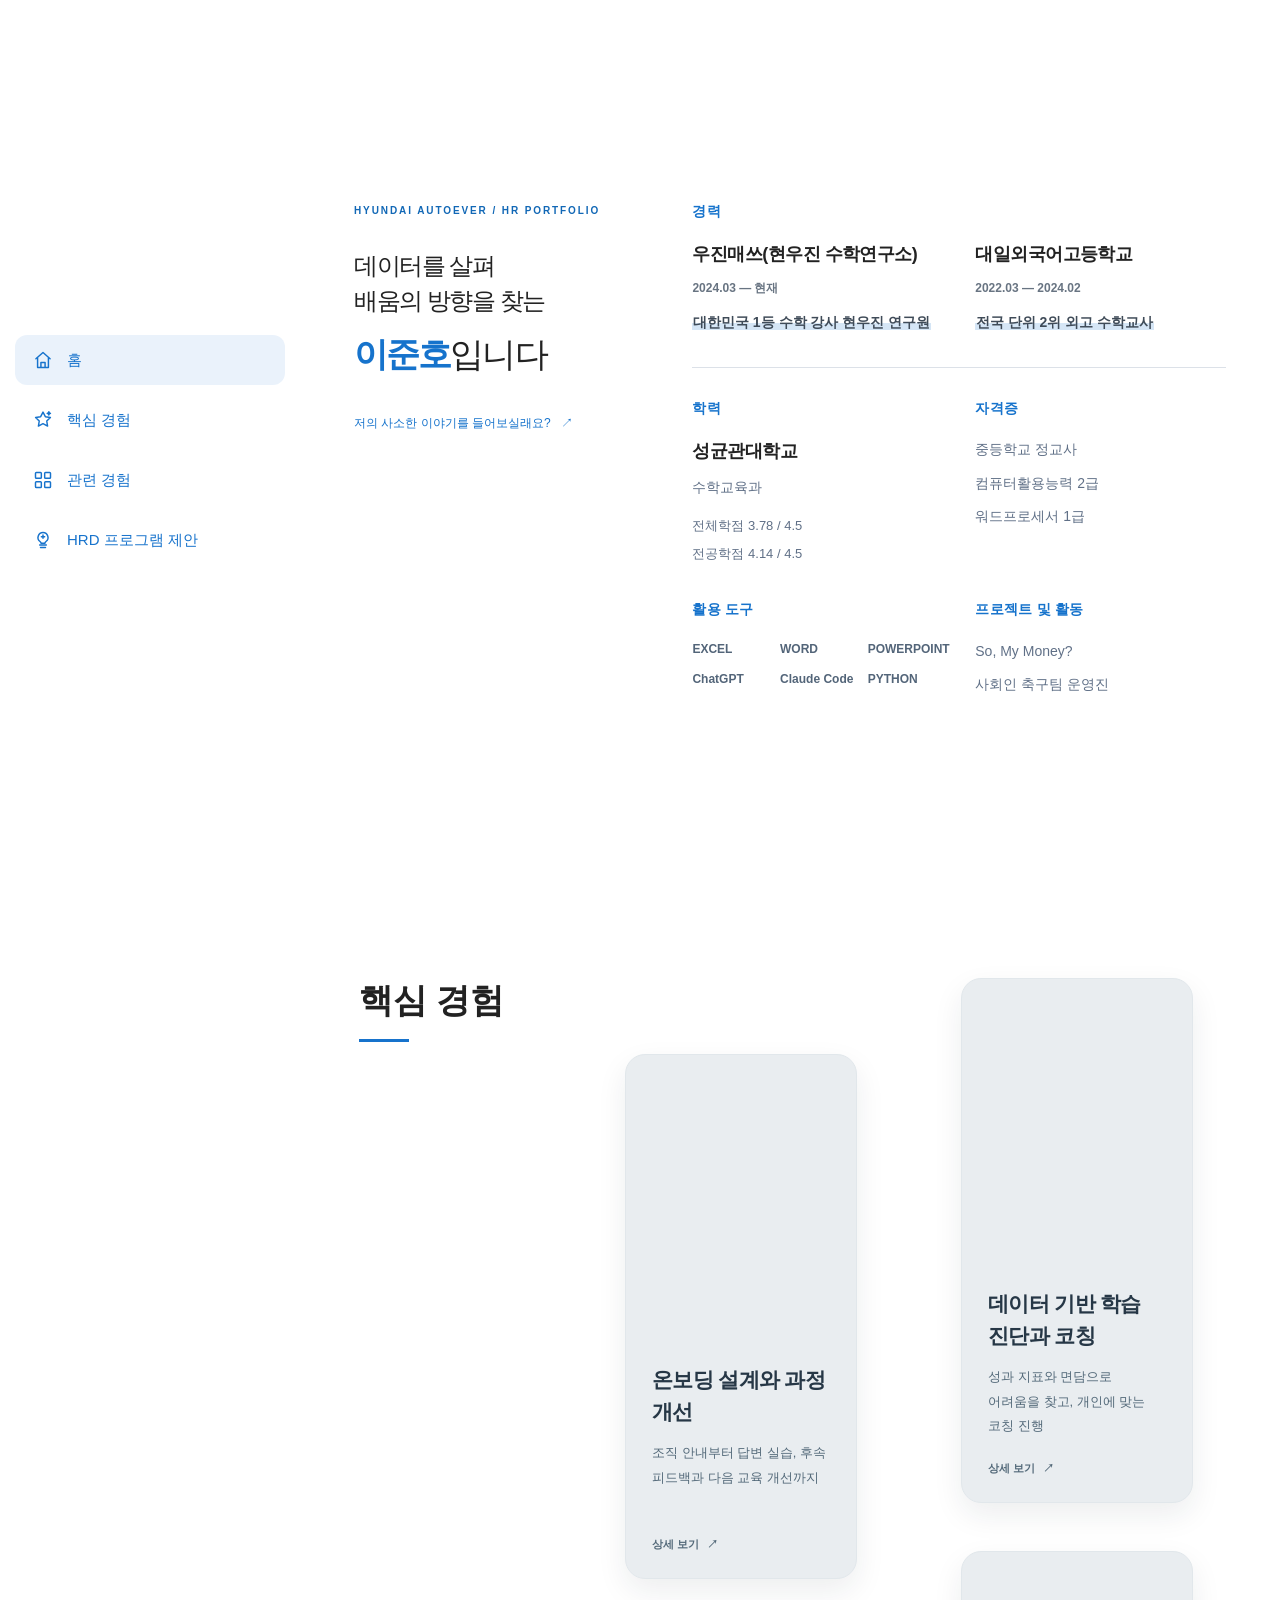
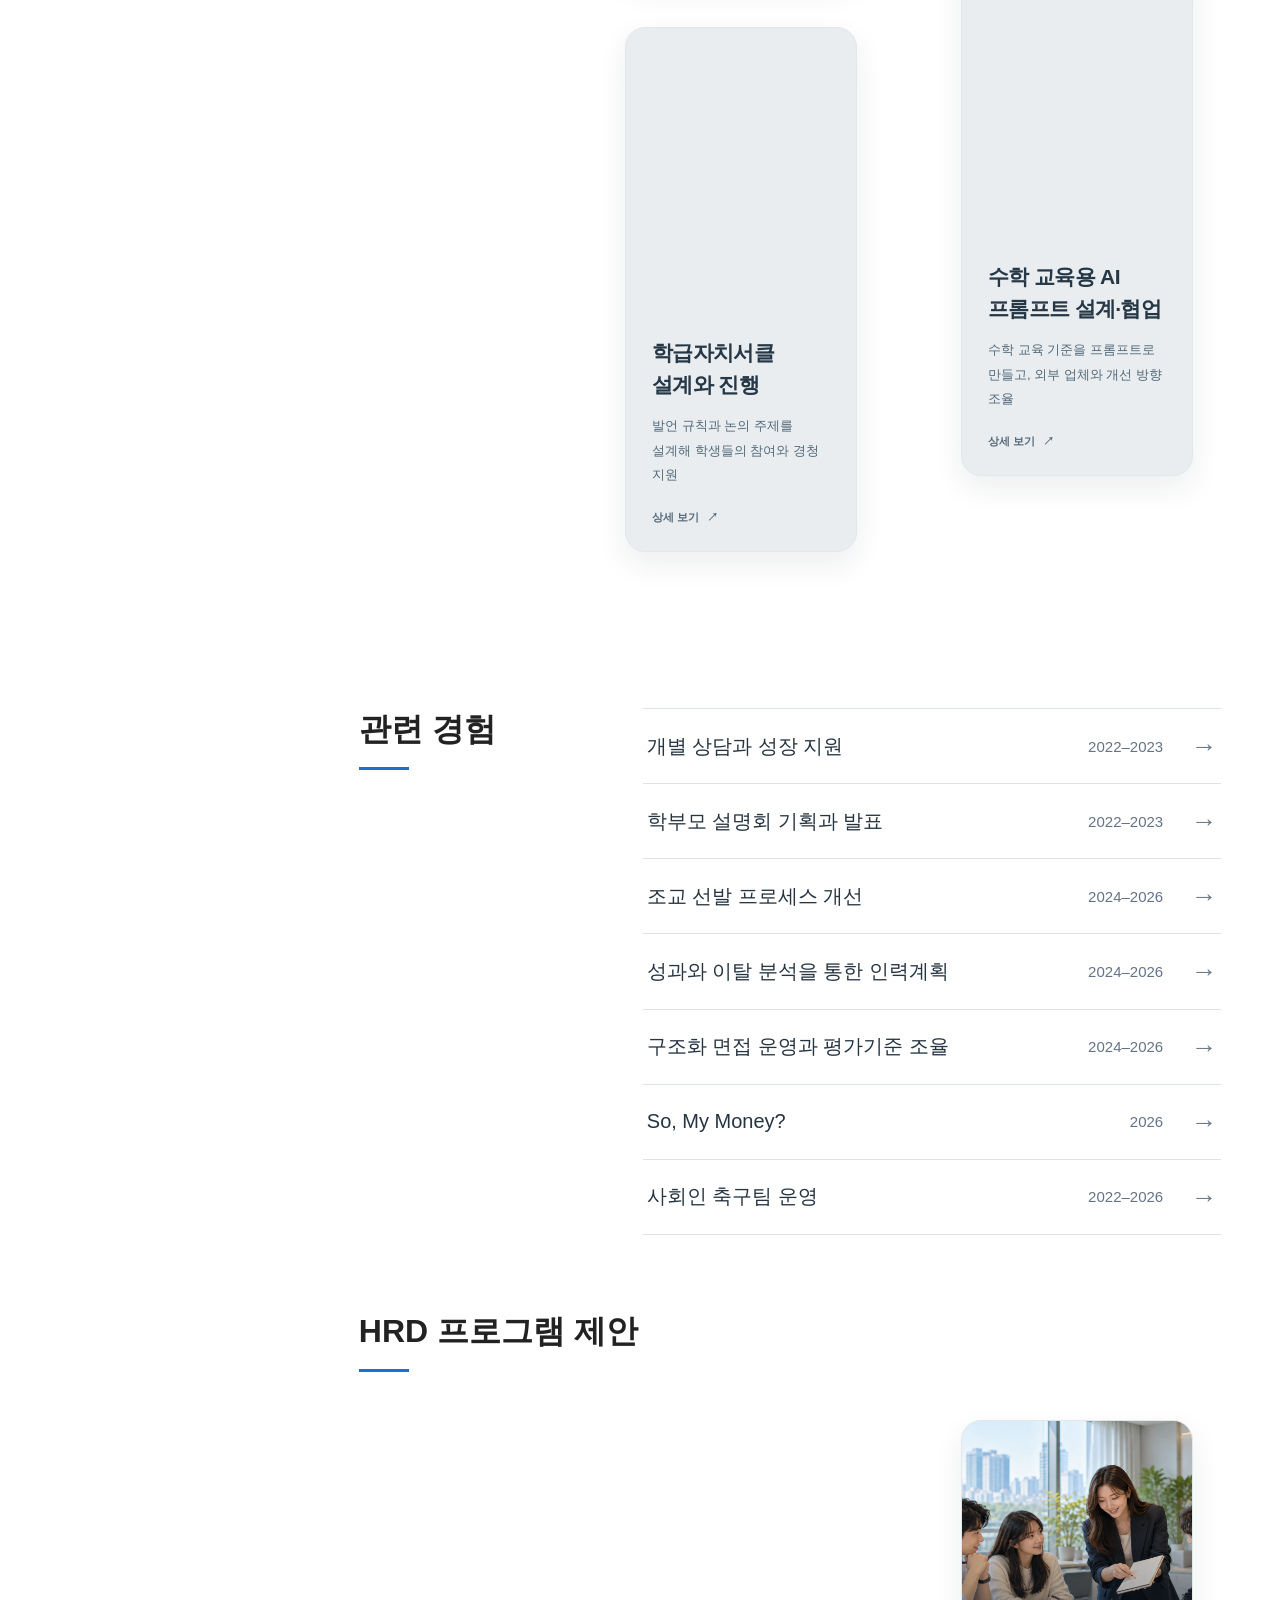
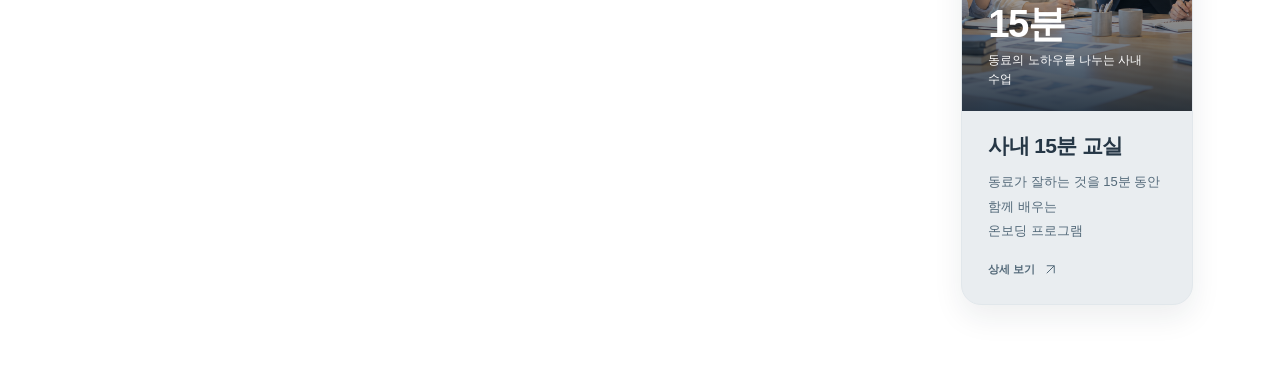
==== commit 26c975f3: "Replace HRD proposal download with uploaded plan PDF" ====
--- a/index.html
+++ b/index.html
@@ -2115,7 +2115,7 @@
     <div class="hrd-dialog-header"><p>온보딩 프로그램 제안</p><button type="button" class="hrd-dialog-close" id="hrd-proposal-close" aria-label="제안서 닫기" autofocus><svg viewBox="0 0 24 24" aria-hidden="true"><path d="m6 6 12 12M18 6 6 18"/></svg></button></div>
     <div class="hrd-proposal-stage" id="hrd-proposal-stage"></div>
     <div class="hrd-dialog-footer">
-      <a class="hrd-proposal-download" href="/downloads/hrd-15-minute-classroom.docx" download="사내15분교실_온보딩기획안.docx"><svg viewBox="0 0 24 24" aria-hidden="true"><path d="M12 3v12m-5-5 5 5 5-5M4 17v4h16v-4"/></svg><span>전체 기획안 다운로드</span></a>
+      <a class="hrd-proposal-download" href="/downloads/hrd-15-minute-classroom-plan.pdf" download="사내15분교실_온보딩기획안.pdf"><svg viewBox="0 0 24 24" aria-hidden="true"><path d="M12 3v12m-5-5 5 5 5-5M4 17v4h16v-4"/></svg><span>전체 기획안 다운로드</span></a>
       <div class="hrd-pager"><button type="button" id="hrd-proposal-prev">이전</button><span class="hrd-page-count" id="hrd-proposal-count" aria-hidden="true">1 / 5</span><button type="button" id="hrd-proposal-next">다음</button></div>
       <span class="hrd-sr-only" id="hrd-proposal-status" role="status" aria-live="polite" aria-atomic="true"></span>
     </div>
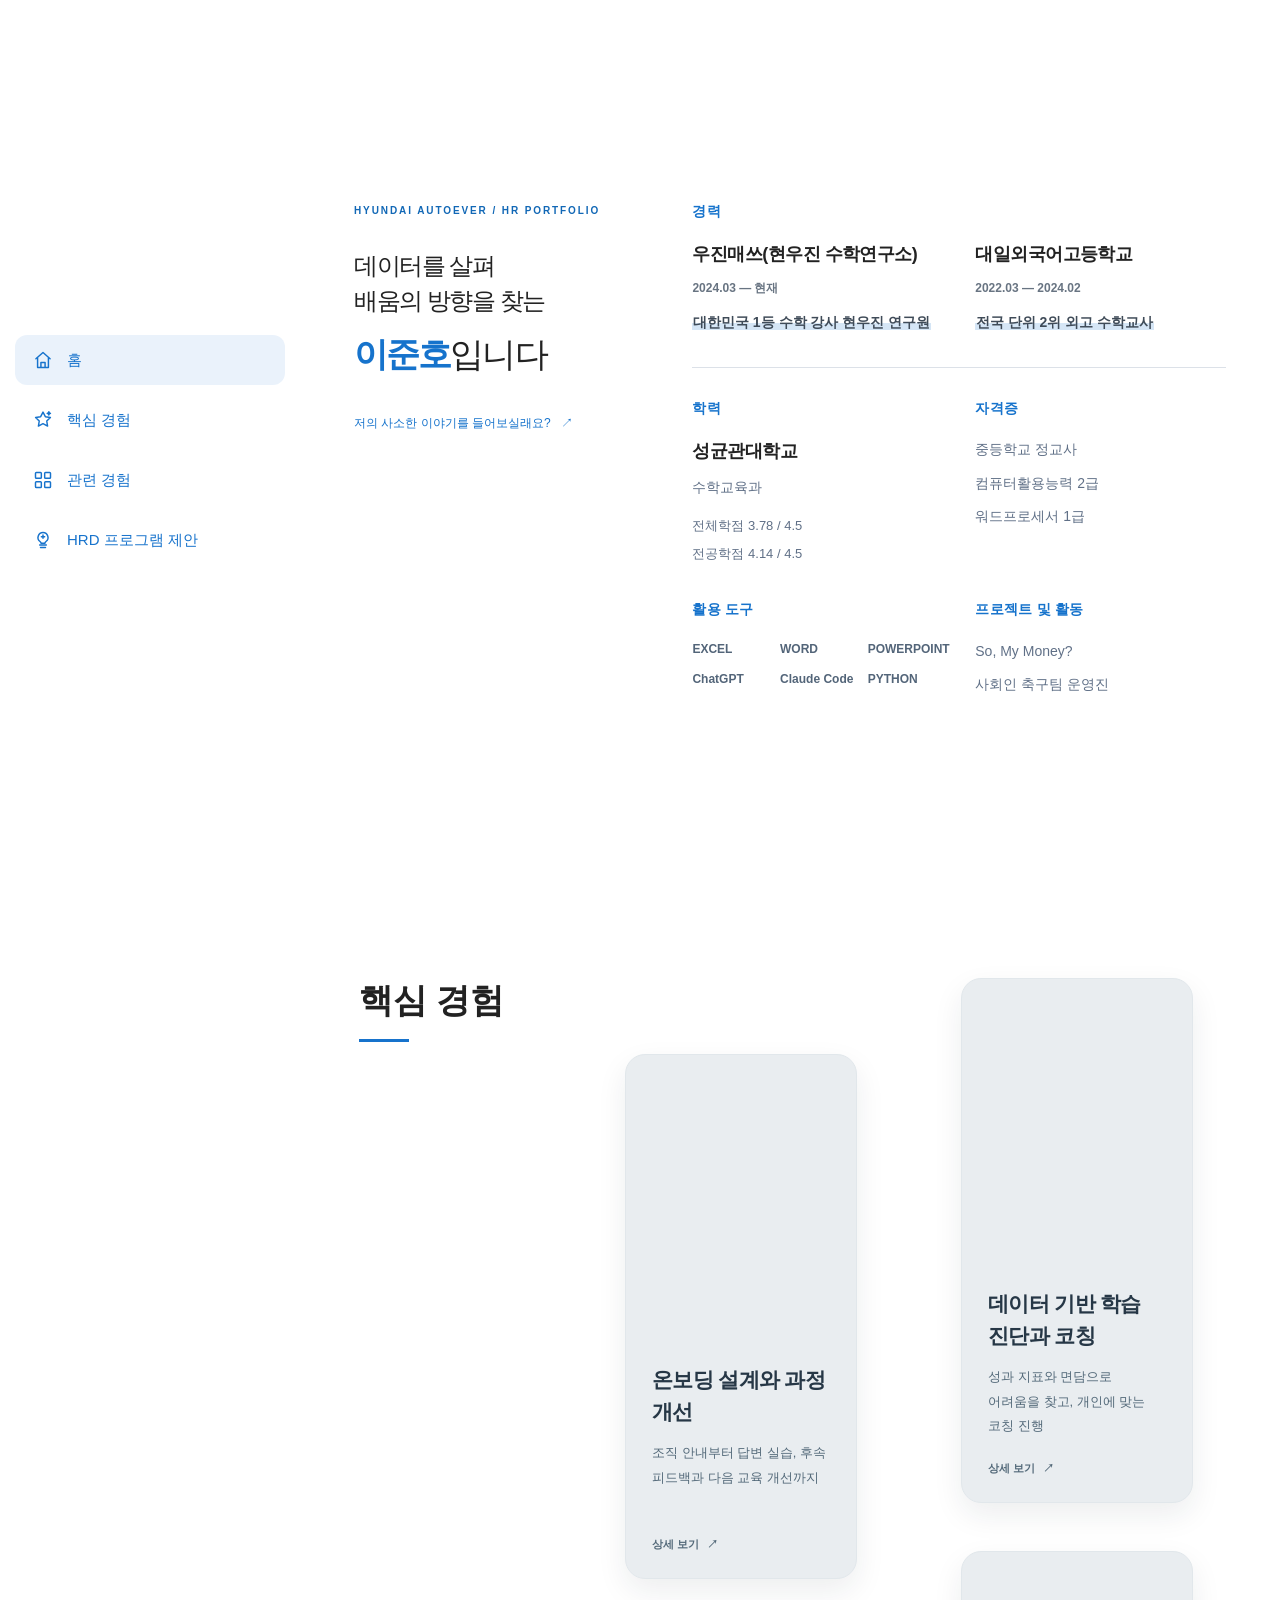
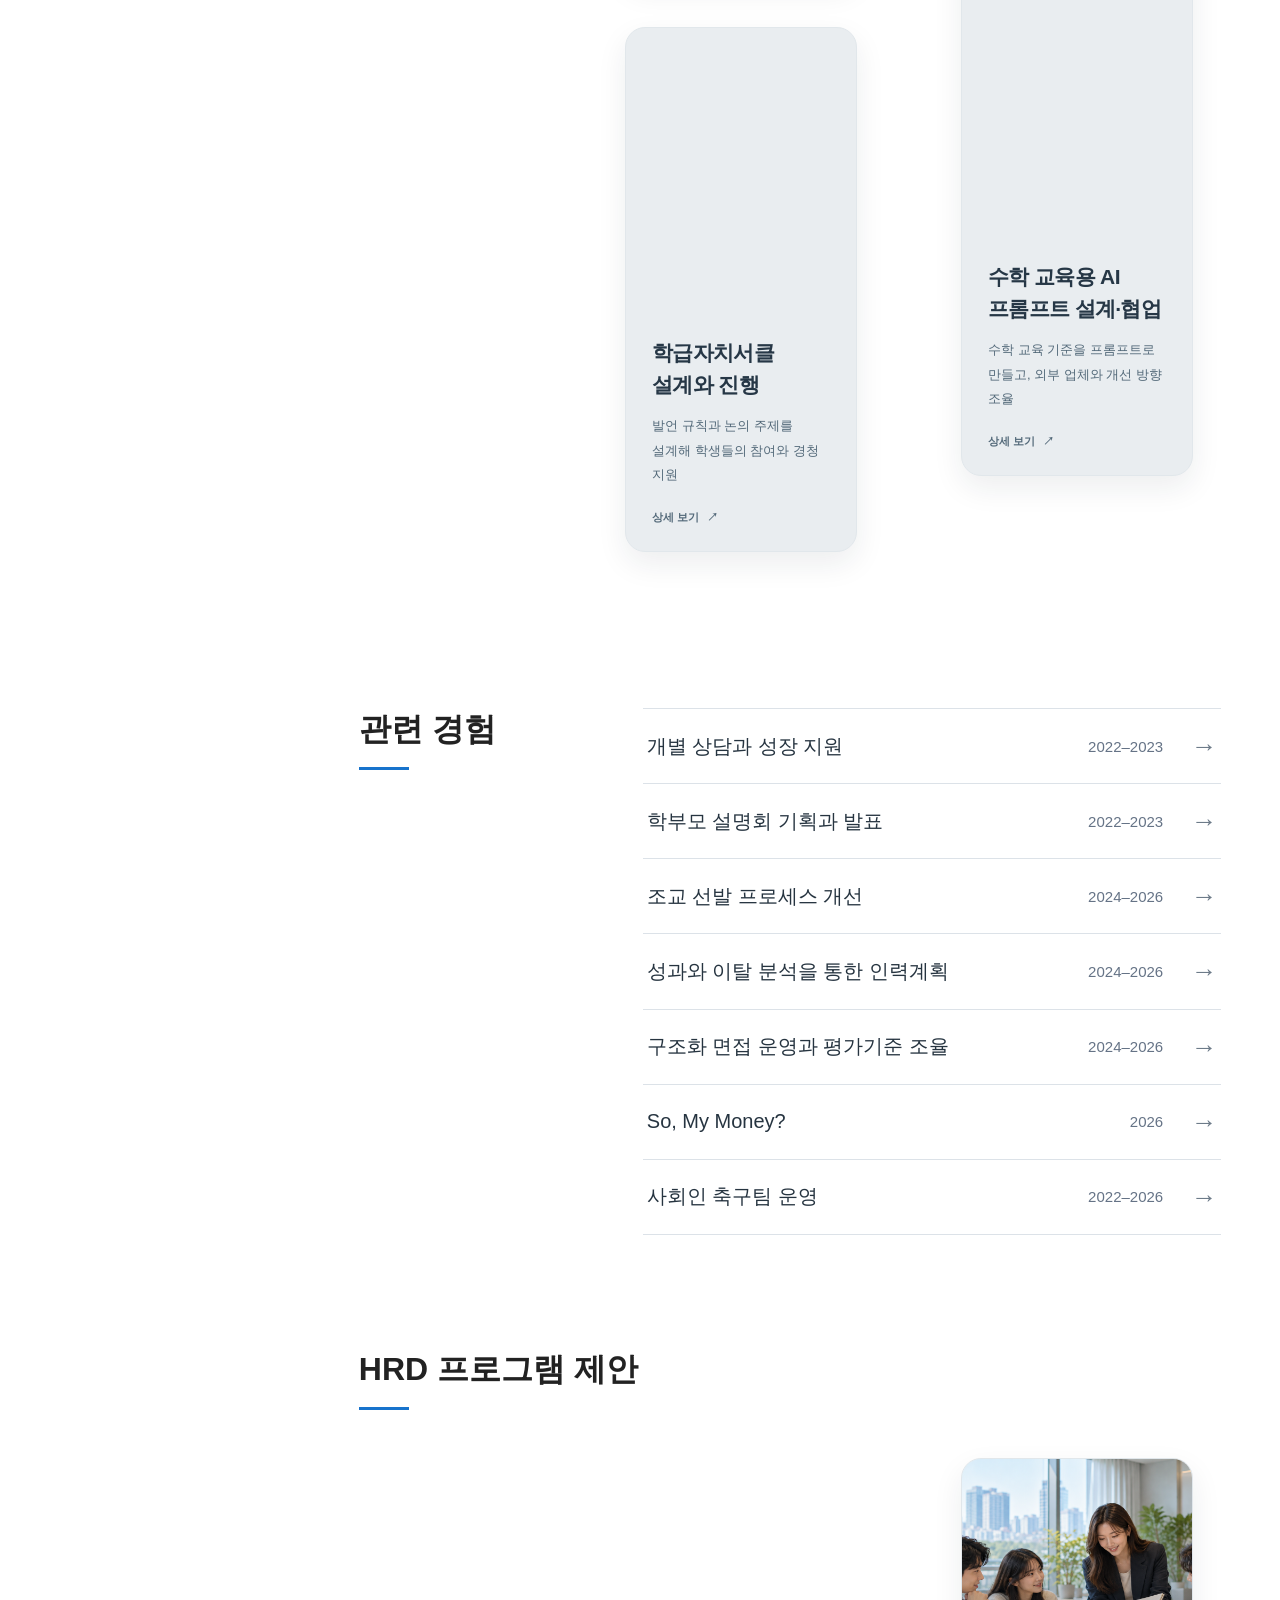
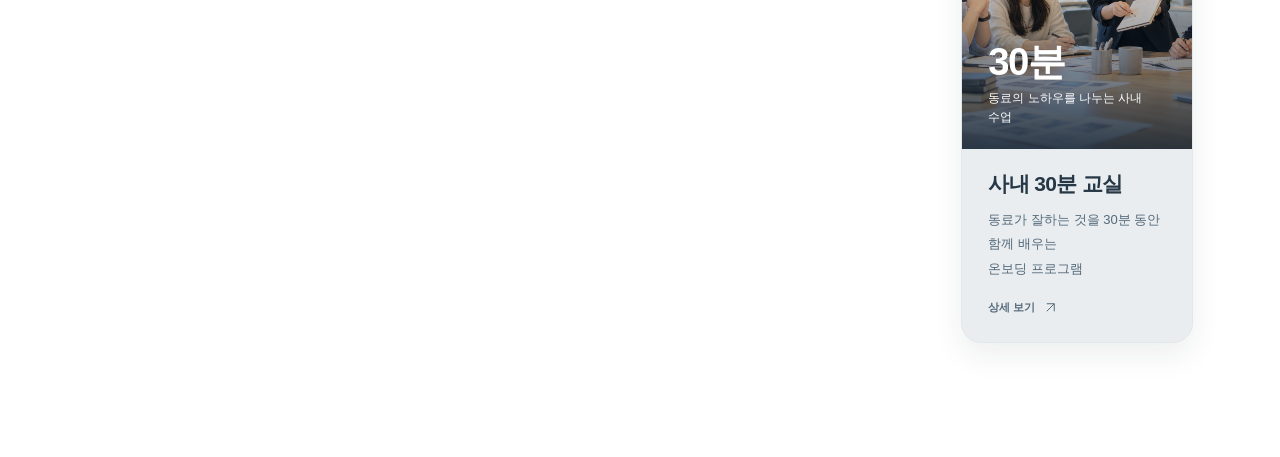
==== commit 54cfe301: "Rename proposal to 30-minute classroom and update plan PDF" ====
--- a/index.html
+++ b/index.html
@@ -2094,14 +2094,14 @@
 <div class="container major-layout">
 <div class="section-title"><h2>HRD 프로그램 제안</h2></div>
 <div class="major-content">
-<aside class="hrd-proposal-card" id="hrd-proposal-card" aria-label="사내 15분 교실 제안서 상세 보기" role="button" tabindex="0">
+<aside class="hrd-proposal-card" id="hrd-proposal-card" aria-label="사내 30분 교실 제안서 상세 보기" role="button" tabindex="0">
   <div class="hrd-proposal-art">
-    <img class="hrd-proposal-photo" src="/assets/hrd-15-minute-classroom.png" alt="사내 15분 교실 진행 방식을 표현한 이미지" loading="lazy" decoding="async">
-    <div class="hrd-proposal-art-copy"><strong>15분</strong><span>동료의 노하우를 나누는 사내 수업</span></div>
+    <img class="hrd-proposal-photo" src="/assets/hrd-15-minute-classroom.png" alt="사내 30분 교실 진행 방식을 표현한 이미지" loading="lazy" decoding="async">
+    <div class="hrd-proposal-art-copy"><strong>30분</strong><span>동료의 노하우를 나누는 사내 수업</span></div>
   </div>
   <div class="hrd-proposal-copy">
-    <h3>사내 15분 교실</h3>
-    <p class="hrd-proposal-summary">동료가 잘하는 것을 15분 동안 함께 배우는<br>온보딩 프로그램</p>
+    <h3>사내 30분 교실</h3>
+    <p class="hrd-proposal-summary">동료가 잘하는 것을 30분 동안 함께 배우는<br>온보딩 프로그램</p>
     <span class="hrd-proposal-trigger" id="hrd-proposal-trigger">상세 보기 <svg viewBox="0 0 24 24" aria-hidden="true"><path d="M6 18 18 6M6 6h12v12"/></svg></span>
   </div>
 </aside>
@@ -2112,10 +2112,10 @@
 
 <dialog class="hrd-proposal-dialog" id="hrd-proposal-dialog" aria-labelledby="hrd-slide-title">
   <div class="hrd-dialog-layout">
-    <div class="hrd-dialog-header"><p>온보딩 프로그램 제안</p><button type="button" class="hrd-dialog-close" id="hrd-proposal-close" aria-label="제안서 닫기" autofocus><svg viewBox="0 0 24 24" aria-hidden="true"><path d="m6 6 12 12M18 6 6 18"/></svg></button></div>
+    <div class="hrd-dialog-header"><p>사내 30분 교실 운영안</p><button type="button" class="hrd-dialog-close" id="hrd-proposal-close" aria-label="제안서 닫기" autofocus><svg viewBox="0 0 24 24" aria-hidden="true"><path d="m6 6 12 12M18 6 6 18"/></svg></button></div>
     <div class="hrd-proposal-stage" id="hrd-proposal-stage"></div>
     <div class="hrd-dialog-footer">
-      <a class="hrd-proposal-download" href="/downloads/hrd-15-minute-classroom-plan.pdf" download="사내15분교실_온보딩기획안.pdf"><svg viewBox="0 0 24 24" aria-hidden="true"><path d="M12 3v12m-5-5 5 5 5-5M4 17v4h16v-4"/></svg><span>전체 기획안 다운로드</span></a>
+      <a class="hrd-proposal-download" href="/downloads/hrd-30-minute-classroom-plan.pdf" download="사내 30분 교실 운영안.pdf"><svg viewBox="0 0 24 24" aria-hidden="true"><path d="M12 3v12m-5-5 5 5 5-5M4 17v4h16v-4"/></svg><span>운영안 다운로드</span></a>
       <div class="hrd-pager"><button type="button" id="hrd-proposal-prev">이전</button><span class="hrd-page-count" id="hrd-proposal-count" aria-hidden="true">1 / 5</span><button type="button" id="hrd-proposal-next">다음</button></div>
       <span class="hrd-sr-only" id="hrd-proposal-status" role="status" aria-live="polite" aria-atomic="true"></span>
     </div>
--- a/assets/css/hrd-proposal.css
+++ b/assets/css/hrd-proposal.css
@@ -63,8 +63,8 @@
 
 /* Keep the proposal visually separate from the experience list. */
 #portfolio{padding-bottom:0}
-#portfolio .major-content{padding-bottom:2cm}
-#hrd-proposal{padding-top:0}
+#portfolio .major-content{padding-bottom:3cm}
+#hrd-proposal{padding-top:0;padding-bottom:3cm}
 #hrd-proposal .major-layout{grid-template-columns:220px minmax(0,1fr);gap:64px}
 #hrd-proposal .major-content{min-width:0;padding-bottom:0}
 #hrd-proposal .hrd-proposal-card{margin-top:0}
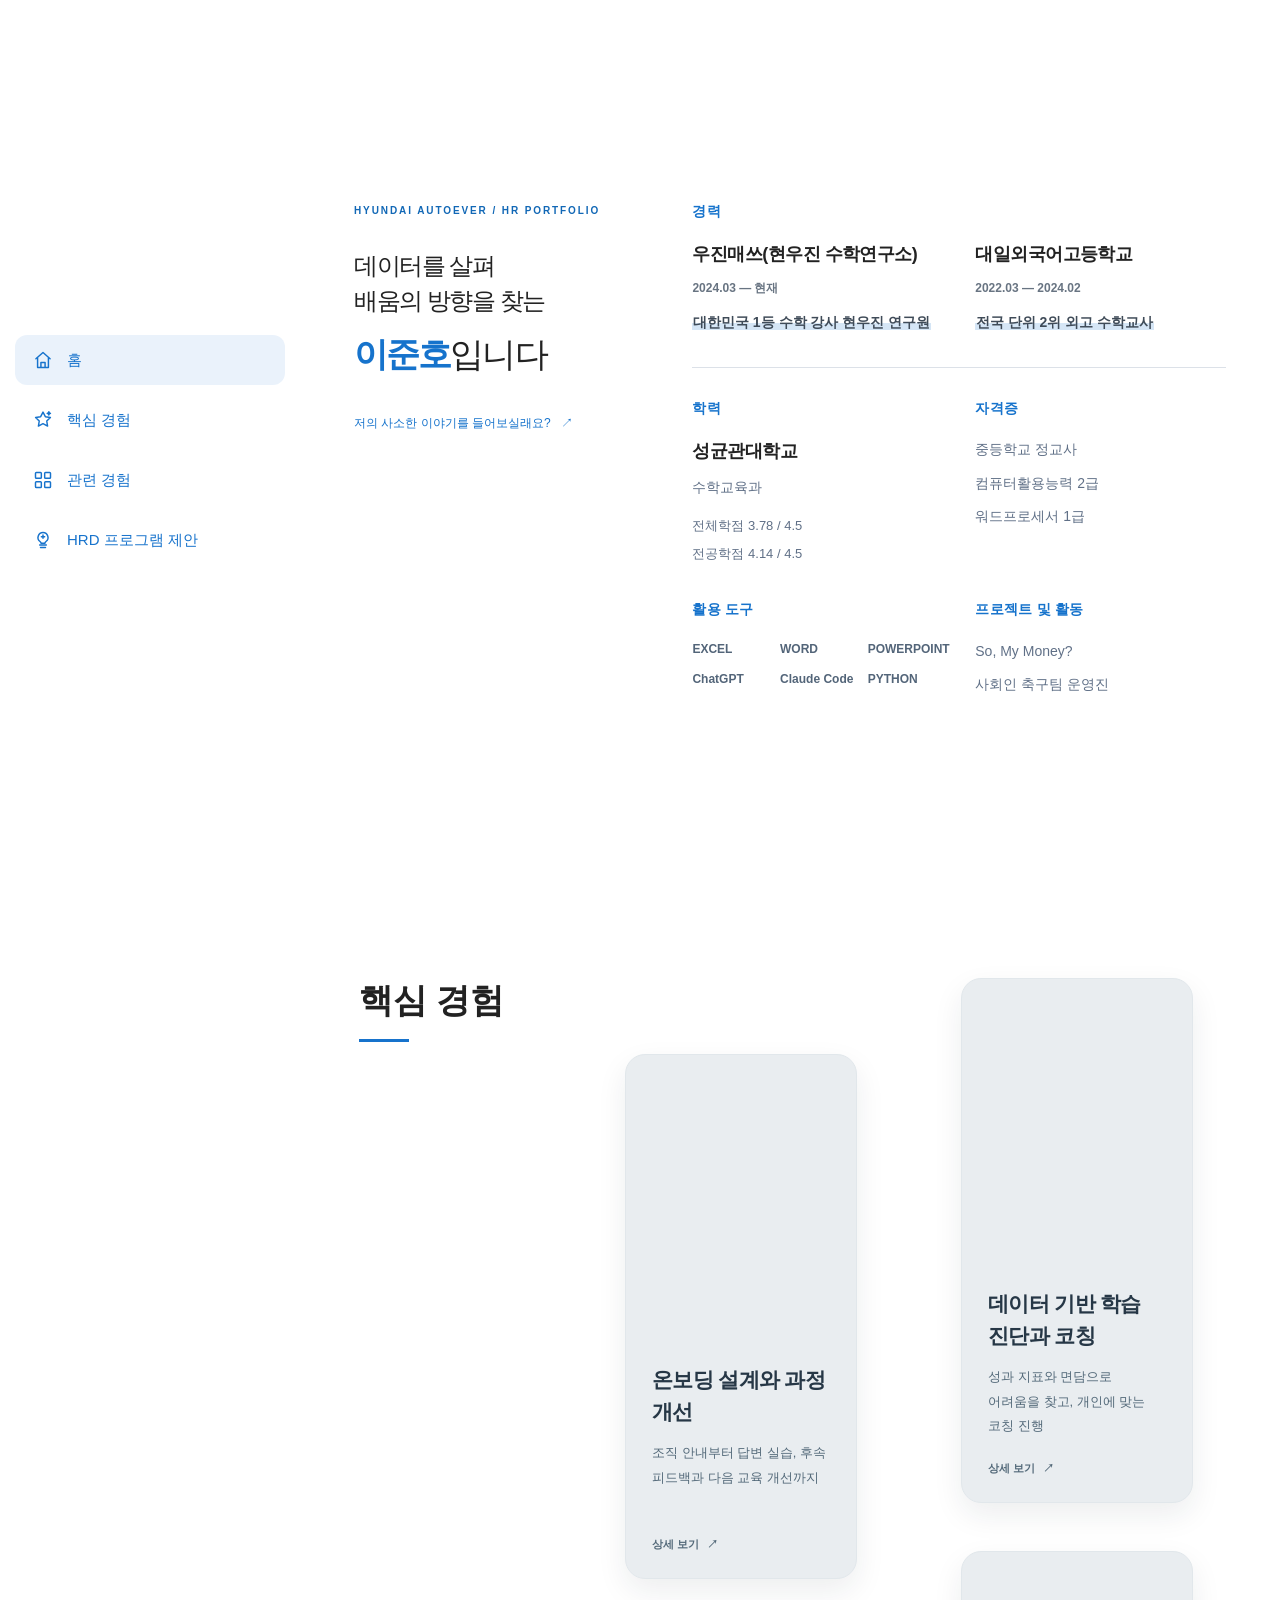
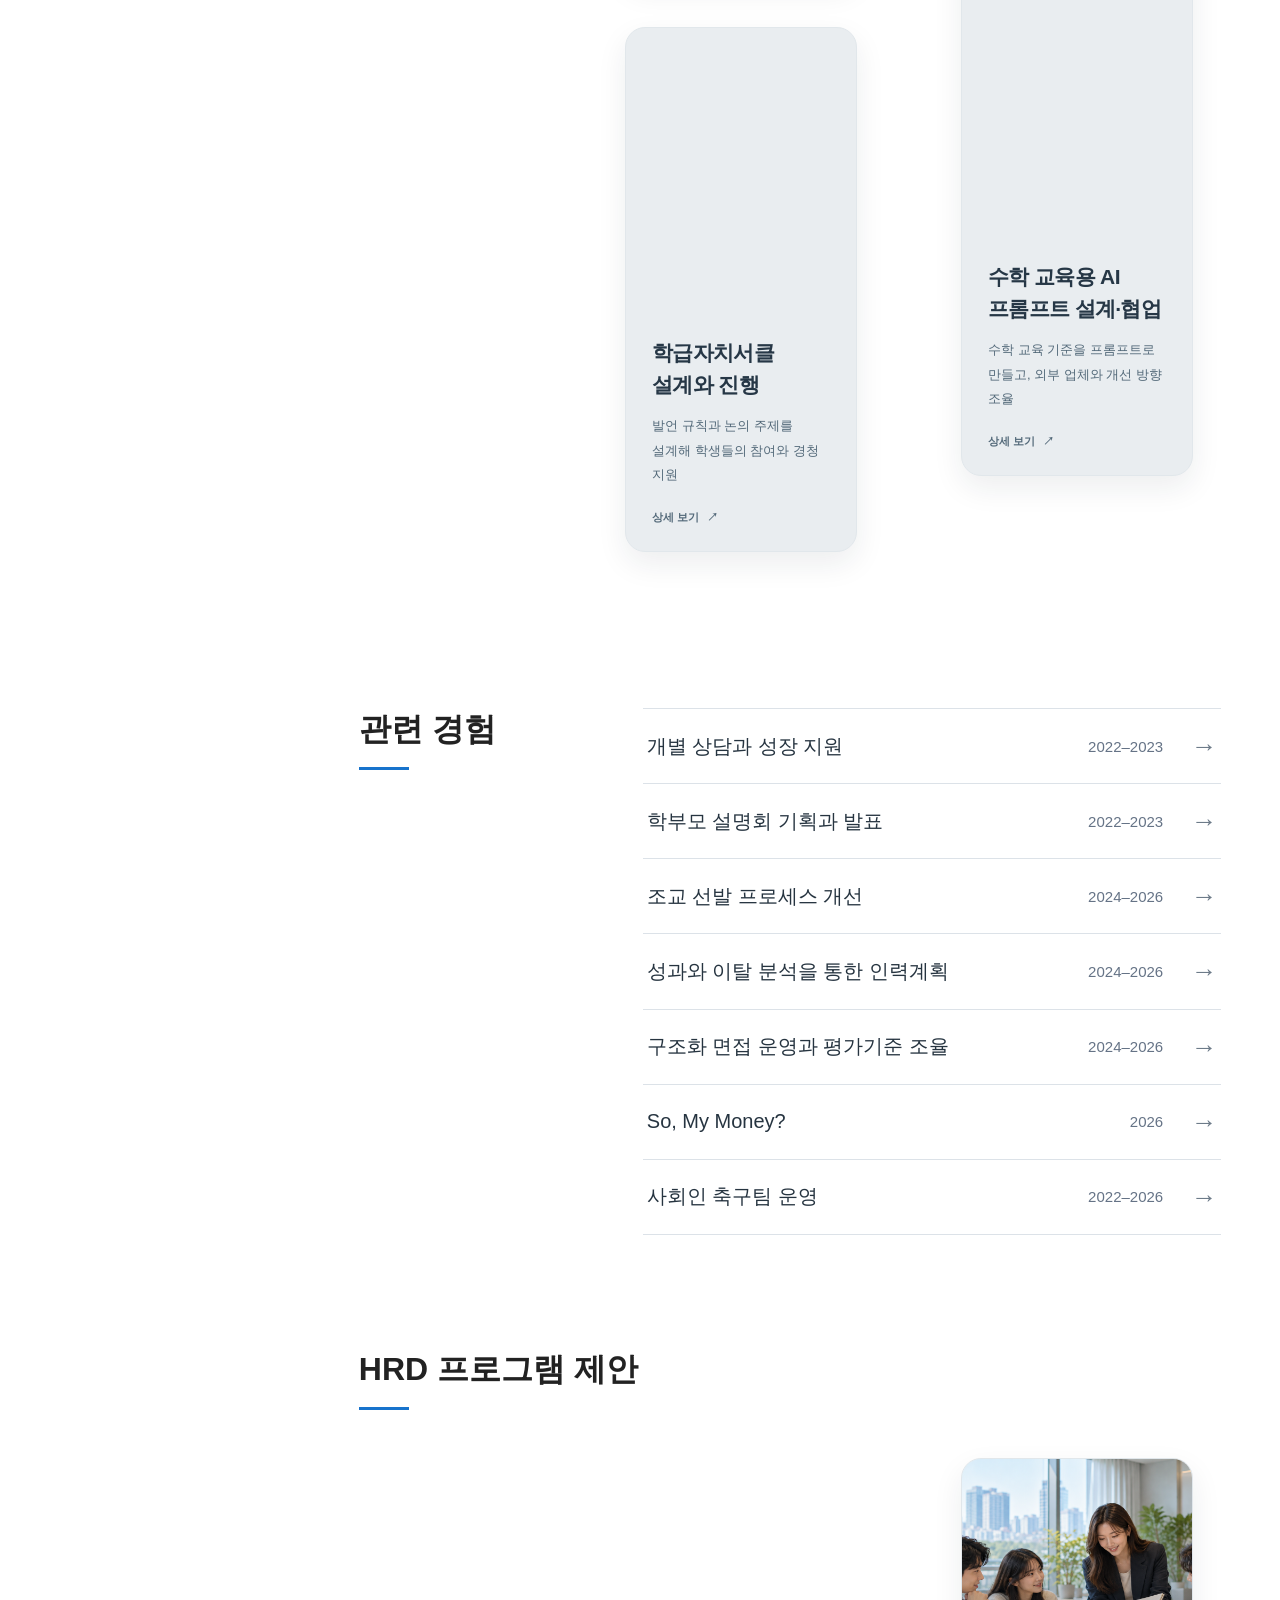
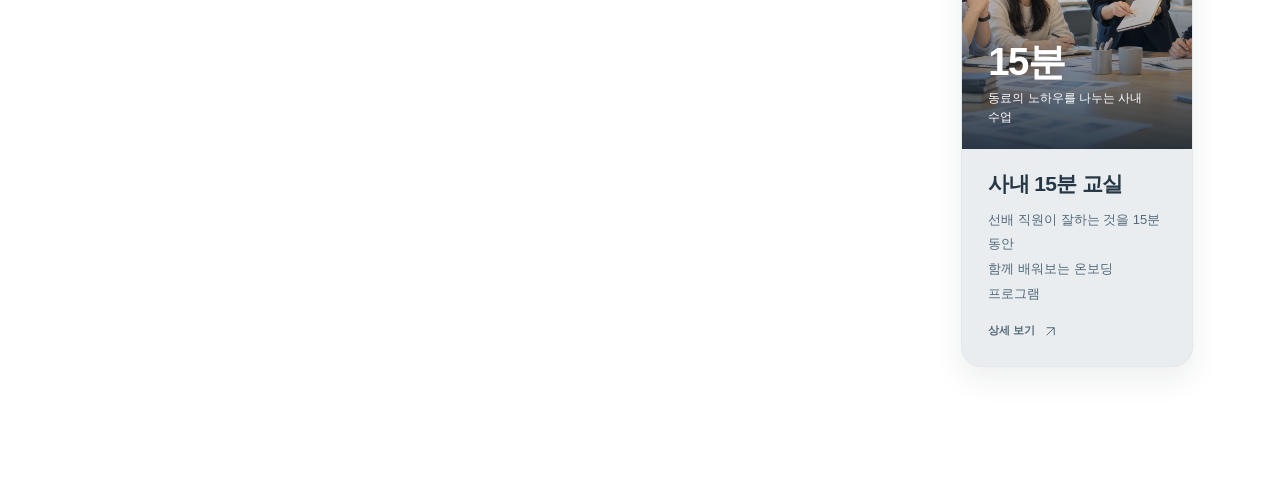
==== commit 9a3f41e3: "Revise 15-minute classroom proposal copy" ====
--- a/index.html
+++ b/index.html
@@ -2094,14 +2094,14 @@
 <div class="container major-layout">
 <div class="section-title"><h2>HRD 프로그램 제안</h2></div>
 <div class="major-content">
-<aside class="hrd-proposal-card" id="hrd-proposal-card" aria-label="사내 30분 교실 제안서 상세 보기" role="button" tabindex="0">
+<aside class="hrd-proposal-card" id="hrd-proposal-card" aria-label="사내 15분 교실 제안서 상세 보기" role="button" tabindex="0">
   <div class="hrd-proposal-art">
-    <img class="hrd-proposal-photo" src="/assets/hrd-15-minute-classroom.png" alt="사내 30분 교실 진행 방식을 표현한 이미지" loading="lazy" decoding="async">
-    <div class="hrd-proposal-art-copy"><strong>30분</strong><span>동료의 노하우를 나누는 사내 수업</span></div>
+    <img class="hrd-proposal-photo" src="/assets/hrd-15-minute-classroom.png" alt="사내 15분 교실 진행 방식을 표현한 이미지" loading="lazy" decoding="async">
+    <div class="hrd-proposal-art-copy"><strong>15분</strong><span>동료의 노하우를 나누는 사내 수업</span></div>
   </div>
   <div class="hrd-proposal-copy">
-    <h3>사내 30분 교실</h3>
-    <p class="hrd-proposal-summary">동료가 잘하는 것을 30분 동안 함께 배우는<br>온보딩 프로그램</p>
+    <h3>사내 15분 교실</h3>
+    <p class="hrd-proposal-summary">선배 직원이 잘하는 것을 15분 동안<br>함께 배워보는 온보딩 프로그램</p>
     <span class="hrd-proposal-trigger" id="hrd-proposal-trigger">상세 보기 <svg viewBox="0 0 24 24" aria-hidden="true"><path d="M6 18 18 6M6 6h12v12"/></svg></span>
   </div>
 </aside>
@@ -2112,11 +2112,11 @@
 
 <dialog class="hrd-proposal-dialog" id="hrd-proposal-dialog" aria-labelledby="hrd-slide-title">
   <div class="hrd-dialog-layout">
-    <div class="hrd-dialog-header"><p>사내 30분 교실 운영안</p><button type="button" class="hrd-dialog-close" id="hrd-proposal-close" aria-label="제안서 닫기" autofocus><svg viewBox="0 0 24 24" aria-hidden="true"><path d="m6 6 12 12M18 6 6 18"/></svg></button></div>
+    <div class="hrd-dialog-header"><p>사내 15분 교실 운영안</p><button type="button" class="hrd-dialog-close" id="hrd-proposal-close" aria-label="제안서 닫기" autofocus><svg viewBox="0 0 24 24" aria-hidden="true"><path d="m6 6 12 12M18 6 6 18"/></svg></button></div>
     <div class="hrd-proposal-stage" id="hrd-proposal-stage"></div>
     <div class="hrd-dialog-footer">
-      <a class="hrd-proposal-download" href="/downloads/hrd-30-minute-classroom-plan.pdf" download="사내 30분 교실 운영안.pdf"><svg viewBox="0 0 24 24" aria-hidden="true"><path d="M12 3v12m-5-5 5 5 5-5M4 17v4h16v-4"/></svg><span>운영안 다운로드</span></a>
-      <div class="hrd-pager"><button type="button" id="hrd-proposal-prev">이전</button><span class="hrd-page-count" id="hrd-proposal-count" aria-hidden="true">1 / 5</span><button type="button" id="hrd-proposal-next">다음</button></div>
+      <a class="hrd-proposal-download" href="/downloads/hrd-30-minute-classroom-plan.pdf" download="사내 15분 교실 운영안.pdf"><svg viewBox="0 0 24 24" aria-hidden="true"><path d="M12 3v12m-5-5 5 5 5-5M4 17v4h16v-4"/></svg><span>운영안 다운로드</span></a>
+      <div class="hrd-pager"><button type="button" id="hrd-proposal-prev">이전</button><span class="hrd-page-count" id="hrd-proposal-count" aria-hidden="true">1 / 4</span><button type="button" id="hrd-proposal-next">다음</button></div>
       <span class="hrd-sr-only" id="hrd-proposal-status" role="status" aria-live="polite" aria-atomic="true"></span>
     </div>
   </div>
@@ -2207,9 +2207,9 @@
 <h3>활동 기간과 팀 규모</h3><div class="result-pair"><div><strong>4년</strong><span>사회인 축구팀 운영진 활동</span></div><div><strong>50명</strong><span>축구팀 운영 규모</span></div></div>
 <figure class="detail-single-image"><img src="assets/football-team.jpg" alt="사회인 축구팀 운영 현장"><figcaption>경기 전 참가 인원과 포지션을 조율하며 팀 운영을 진행한 현장입니다.</figcaption></figure>
 <figure class="detail-single-image"><img src="assets/football-team-evidence.png" alt="사회인 축구팀 운영 자료"><figcaption>팀 운영과 역할 조율에 활용한 운영 자료입니다.</figcaption></figure>`},
-"story":{label:`MY STORY`,title:`사람과 조직의 일에 관심을 갖게 된 과정`,meta:`ABOUT ME`,body:`<article class="story-step"><div class="story-number">01</div><h3>새로운 환경에서 관계와 역할을 익혔습니다.</h3><p>아버지의 직장 때문에 유치원 세 곳과 초등학교 네 곳을 다녔습니다. 낯선 교실에 갈 때마다 먼저 분위기와 규칙을 살폈고, 학급 임원에 도전하며 구성원들과 관계를 만들고 제 역할을 찾아갔습니다.</p></article>
-<article class="story-step"><div class="story-number">02</div><h3>교육 현장에서 학생마다 다른 상황을 배웠습니다.</h3><p>대일외국어고등학교에서 학생 상담과 학급 운영을 맡으며 같은 안내와 지원도 학생의 상황과 이해 방식에 따라 다르게 닿는다는 점을 배웠습니다. 필요한 지원을 찾으려면 먼저 상대의 상황을 살펴야 한다고 느꼈습니다.</p></article>
-<article class="story-step"><div class="story-number">03</div><h3>개인의 성장을 돕는 일을 조직의 관점으로 넓혔습니다.</h3><p>이후 Woojin Math에서 조교 교육과 채용, 성과관리에 참여했습니다. 역할과 기준, 피드백이 구성원의 업무 경험에 미치는 영향을 보며 조직의 운영 방식에도 관심을 갖게 됐습니다. 업무 흐름과 결과를 살펴 필요한 변화를 찾고, 배움이 실제 업무로 이어지도록 돕는 HRD를 지향합니다.</p></article>`}
+"story":{label:`MY STORY`,title:`사람과 조직의 일에 관심을 갖게 된 과정`,meta:`ABOUT ME`,body:`<article class="story-step"><div class="story-number">01</div><h3>새로운 환경에서 관계와 역할을 익혔습니다.</h3><p>아버지의 직장 때문에 유치원 세 곳과 초등학교 네 곳을 다녔습니다. 낯선 교실에 갈 때마다 먼저 분위기와 규칙을 살폈습니다. 학급 임원에 도전하며 친구들과 관계를 쌓았고, 새로운 공동체에서 내가 할 역할을 찾아야 한다는 것을 배웠습니다.</p></article>
+<article class="story-step"><div class="story-number">02</div><h3>학생마다 필요한 지원이 다르다는 것을 배웠습니다.</h3><p>대일외국어고등학교에서 학생 상담과 학급 운영을 맡으며 같은 안내도 학생의 상황과 이해 방식에 따라 다르게 받아들여진다는 것을 경험했습니다. 필요한 도움을 주려면 먼저 각자의 상황을 살피고, 그에 맞는 방식으로 소통해야 한다고 느꼈습니다.</p></article>
+<article class="story-step"><div class="story-number">03</div><h3>개인의 성장을 돕는 경험을 조직과 HRD로 넓혔습니다.</h3><p>이후 Woojin Math에서 조교 교육과 채용, 성과관리에 참여하며 구성원이 역할을 익히고 성장하는 과정이 조직 운영과 맞닿아 있음을 보았습니다. 업무 흐름과 결과를 살펴 필요한 변화를 찾고, 배움이 실제 업무로 이어지도록 돕는 HRD를 지향하게 됐습니다.</p></article>`}
 };
 const featuredCaseDetails={"onboard":"<div class=\"featured-detail core-summary\">\n<div class=\"detail-context\">신규 조교가 운영 규칙과 QA 답변 기준을 익히도록 온보딩과 직무교육을 설계하고 운영했습니다.</div>\n<h3>교육 설계와 운영</h3><ul>\n<li>조직과 시스템 안내 후 모범답안 비교와 답변 실습으로 교육 구성</li>\n<li>약 3주간 실제 답변 점검과 피드백, 공통 어려움에 대한 추가 교육</li>\n<li>반복 오류와 질문을 사례 자료로 공유하고 재교육과 다음 해 직무교육에 반영</li>\n</ul>\n<h3>교육 규모와 관찰한 변화</h3>\n<div class=\"metric-block\"><strong>100명+</strong><span>신규 조교 온보딩 및 직무교육</span></div>\n<ul><li>불필요한 설명을 줄이고 학생 질문의 핵심에 맞춰 답하는 변화 관찰</li></ul>\n</div>","quality":"<div class=\"featured-detail core-summary\">\n<div class=\"detail-context\">답변 지표와 1:1 면담을 함께 살펴 조교별 학습 과제를 찾고 코칭했습니다.</div>\n<h3>진단과 맞춤 지원</h3><ul>\n<li>답변량, 오류율과 근무시간을 점검하고 면담으로 원인 확인</li>\n<li>학생 수준보다 과하게 설명하는 문제를 찾아 답변 사례 비교와 연습 진행</li>\n<li>공통 과제는 함께 교육하고 개인별 문제는 개별 피드백과 역할 조정으로 지원</li>\n</ul>\n<h3>지표에서 확인한 변화</h3>\n<div class=\"result-pair\"><div><strong>40 → 60건</strong><span>검토 대상 24명의 평균 답변량</span></div><div><strong>8.6% → 2.9%</strong><span>개인별 평균 오류율</span></div></div>\n\n</div>","circle":"<div class=\"featured-detail core-summary\">\n<div class=\"detail-context\">거친 말투와 공격적인 표현이 반복되는 학급에 서로의 생각을 듣고 공동체 규칙을 논의할 자리를 마련했습니다.</div>\n<h3>대화 구조 설계와 진행</h3><ul>\n<li>월 1회 학급자치서클을 기획하고 직접 진행</li>\n<li>토킹스틱과 발언 순서로 참여와 경청을 지원</li>\n<li>공동체 생활의 안건을 학생들과 논의하고 의견 수렴</li>\n</ul>\n<h3>학급 운영 성과</h3><div class=\"metric-block\"><strong>30개 학급 중 4위</strong><span>학급 만족도 순위</span></div>\n\n</div>","ai":"<div class=\"featured-detail core-summary\">\n<div class=\"detail-context\">수학 교육 현장의 요구를 프롬프트와 수정 의견으로 구체화하고, 외부 AI 업체와 답변을 개선했습니다.</div>\n<h3>교육 요구를 업체와 공유</h3><ul>\n<li>학생 질문에 맞게 핵심 개념을 먼저 설명하고 장황함을 줄이는 프롬프트 초안 제작</li>\n<li>여러 버전의 답변을 비교하고, 설계안과 수정 의견을 업체에 전달</li>\n</ul>\n<h3>베타테스트와 답변 개선</h3><ul>\n<li>일부 학생 대상 베타테스트를 도입해 실제 질문에 대한 답변을 점검하고 개선</li>\n<li>테스트 과정에서 업체와 개선 방향을 조율하고 답변을 재검수</li>\n</ul>\n<h3>베타테스트 성과</h3><div class=\"metric-block\"><strong>90% 이상</strong><span>AI 답변 만족도</span></div>\n</div>"};
 const featuredCaseTitles={"onboard":"온보딩 설계와 과정 개선","quality":"데이터 기반 학습 진단과 코칭","circle":"학급자치서클 설계와 진행","ai":"수학 교육용 AI 프롬프트 설계·협업"};
--- a/assets/css/hrd-proposal.css
+++ b/assets/css/hrd-proposal.css
@@ -133,3 +133,5 @@
  #hrd-proposal .hrd-proposal-art-copy strong{font-size:40px}
 }
 @media(prefers-reduced-motion:reduce){#hrd-proposal .hrd-proposal-card,#hrd-proposal .hrd-proposal-photo,#hrd-proposal .hrd-proposal-art::after{transition:none}}
+
+.hrd-proposal-stage .hrd-purpose-emphasis{font-weight:700;color:#263b55}
